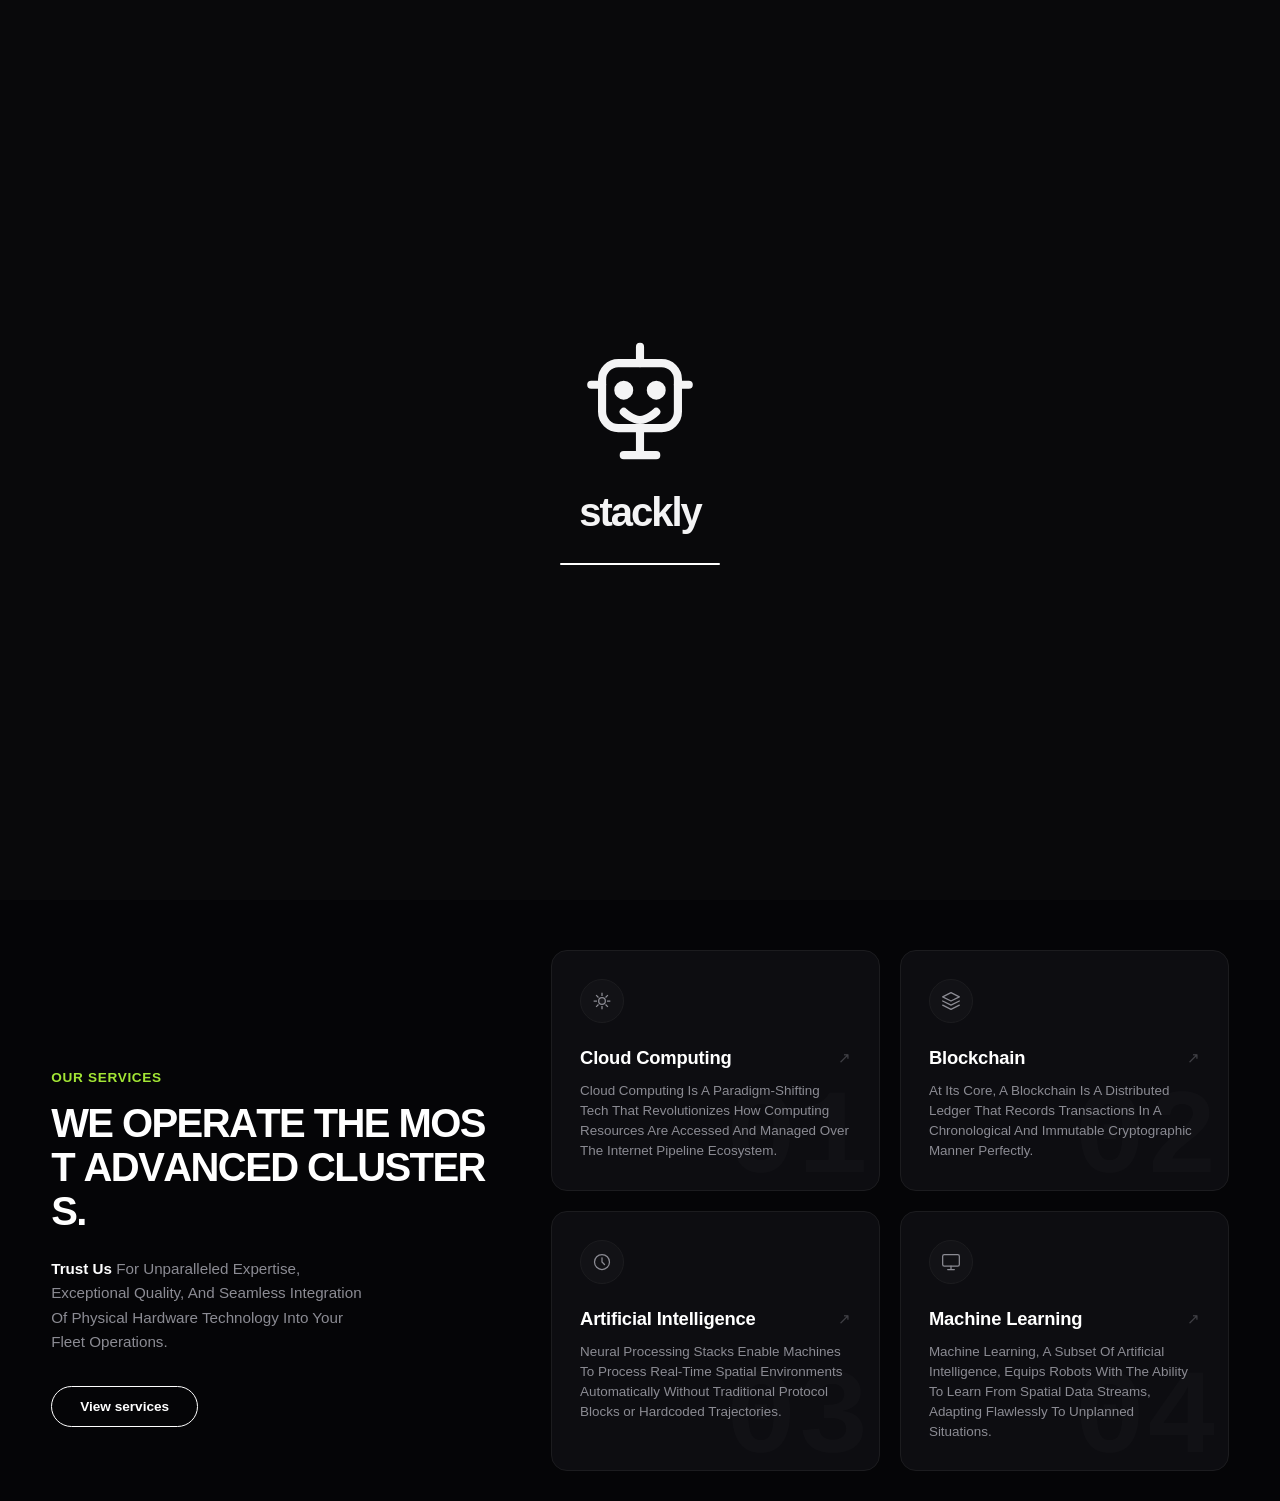
==== index.html @ 23c0d258 "Initial childcare website" ====
<!DOCTYPE html>
<html lang="en">
<head>
    <meta charset="UTF-8">
    <meta name="viewport" content="width=device-width, initial-scale=1.0">
    <title>Stackly — Initializing...</title>
    <link rel="stylesheet" href="style.css">
</head>
<body>

    <!-- Premium Dark Robotics Preloader Overlay Component -->
    <div id="preloader">
        <div class="loader-content">
            
            <!-- Modern Humanoid Inline Vector Node -->
            <svg class="robot-vector" viewBox="0 0 24 24" xmlns="http://w3.org">
                <path d="M12 2V5M5 9H3M21 9H19M12 17V22M9 22H15" />
                <rect x="5" y="5" width="14" height="12" rx="3" />
                <circle cx="9" cy="10" r="1" fill="currentColor" />
                <circle cx="15" cy="10" r="1" fill="currentColor" />
                <path d="M9 14C9 14 10.5 15.5 12 15.5C13.5 15.5 15 14 15 14" />
            </svg>
            
            <!-- Brand Platform Signature Identification -->
            <h1 class="brand-load-text">stackly</h1>
            
            <!-- Precision Loading Timeline Metrics Track -->
            <div class="progress-track">
                <div class="progress-bar"></div>
            </div>
            
        </div>
    </div>



 <script>
    /**
 * Stackly Isolated Pipeline Handler
 * Encapsulates preloader termination behavior
 */
document.addEventListener('DOMContentLoaded', () => {
    const preloader = document.getElementById('preloader');
    
    // Strict 2-second timeout window constraint execution frame
    setTimeout(() => {
        // Execute smooth exit fade workflow transition parameters
        preloader.style.opacity = '0';
        preloader.style.visibility = 'hidden';
        
        // Console statement verify preloader complete loop hooks
        console.log("[STACKLY INTERFACE]: Preloader cycle successfully completed. System fully mounted.");
    }, 2000);
});

 </script>

 <!-- Persistent Global Navigation Header Matrix -->
<header class="global-navbar">
    <div class="nav-container">
        
        <!-- Left Corner Brand Asset Component (Triggers App Reload) -->
        <a href="#" class="brand-logo-link" id="logoLink" title="Refresh Application">
            <img src="https://placehold.co" alt="Stackly Platform Logo" class="brand-img">
        </a>

        <!-- Center Navigation Alignment Menu Grid Wrapper -->
        <nav class="nav-menu-wrapper" id="navMenu">
            <ul class="nav-list">
                <li><a href="#about" class="menu-link">About</a></li>
                <li><a href="#challenges" class="menu-link">Challenges</a></li>
                <li><a href="#system" class="menu-link">System Model</a></li>
                <li><a href="#how" class="menu-link">How it works</a></li>
                <li><a href="#popw" class="menu-link">PoPW</a></li>
                <li><a href="#usecases" class="menu-link">Use Cases</a></li>
            </ul>
        </nav>

        <!-- Right Corner Authentication Interface Trigger -->
        <div class="nav-auth-block">
            <a href="#connect" class="cta-auth-btn">Connect Wallet</a>
            
            <!-- Micro-Interactions Fluid Mobile Hamburger Button Node -->
            <button class="hamburger-toggle" id="hamburgerBtn" aria-label="Toggle Navigation Workspace" aria-expanded="false">
                <span class="bar"></span>
                <span class="bar"></span>
                <span class="bar"></span>
            </button>
        </div>

    </div>
</header>

<script>
    /**
 * Stackly Global Application Header Pipeline
 */
document.addEventListener('DOMContentLoaded', () => {
    
    // Core Elements Declarations Setup
    const logoLink = document.getElementById('logoLink');
    const hamburgerBtn = document.getElementById('hamburgerBtn');
    const navMenu = document.getElementById('navMenu');
    const bodyElement = document.body;
    const menuLinks = document.querySelectorAll('.menu-link');

    // 1. Force Page Hard Refresh on Logo Press Action
    if (logoLink) {
        logoLink.addEventListener('click', (event) => {
            event.preventDefault();
            window.location.reload(true);
        });
    }

    // 2. Responsive Mobile Sheet Interactivity Router Setup
    function toggleMobileMenu() {
        const isExpanded = hamburgerBtn.getAttribute('aria-expanded') === 'true';
        
        // Toggle Local Tracking CSS classes
        hamburgerBtn.classList.toggle('active');
        navMenu.classList.toggle('active');
        
        // Strict Background Scrolling Interdiction Protocol Implementation
        bodyElement.classList.toggle('mobile-menu-active');
        
        // Sync State Accessibility Properties
        hamburgerBtn.setAttribute('aria-expanded', !isExpanded);
    }

    if (hamburgerBtn && navMenu) {
        hamburgerBtn.addEventListener('click', toggleMobileMenu);
    }

    // 3. Drop down backdrop context immediately if anchor link selection updates
    menuLinks.forEach(link => {
        link.addEventListener('click', () => {
            if (navMenu && navMenu.classList.contains('active')) {
                toggleMobileMenu();
            }
        });
    });

});

</script>

<!-- Fresh Spatial Tech Hero Environment Arena -->
<section class="stackly-hero">
    
    <!-- OPTION TO ADD CUSTOM BACKGROUND IMAGE: Add your link inside url('') below -->
    <div class="hero-image-underlay" style="background-image: url('');"></div>
    
    <!-- Structural Backdrop Artifact Layers -->
    <div class="spatial-matrix-grid"></div>
    <div class="ambient-cyber-glow"></div>

    <div class="hero-arena-workspace">
        
        <!-- Left Column: Balanced Typography & Floating Actions -->
        <div class="narrative-control-block">
            <h1 class="refined-headline">
                <span class="slide-word delay-1">Autonomous</span>
                <span class="slide-word delay-2">Robotics</span>
                <span class="slide-word delay-3">On-Demand.</span>
            </h1>

            <p class="interactive-paragraph-node">
                Deploy cryptographic autonomous computing agents and verifiable spatial mechanical entities directly to your facility. Hover to illuminate neural link structures and bypass traditional infrastructure locks.
            </p>

            <!-- Floating CTA Interface Framework Block -->
            <div class="floating-cta-matrix">
                <a href="404.html" class="float-btn primary-solid">Deploy Fleet Instantly</a>
                <a href="404.html" class="float-btn secondary-ghost">Read Whitepaper</a>
            </div>
        </div>

        <!-- Center Column: Enhanced Complex Vector Engine Display -->
        <div class="humanoid-feed-block">
            <div class="cinematic-feed-window">
                <div class="hud-telemetry-tag">FEED // MODEL_AGV_09</div>
                
                <!-- Enhanced Multi-Layer Structural Mechanical Robot Chassis Vector -->
                <svg class="enhanced-robotic-canvas" viewBox="0 0 200 240" xmlns="http://w3.org">
                    <defs>
                        <linearGradient id="armorPlating" x1="0%" y1="0%" x2="100%" y2="100%">
                            <stop offset="0%" stop-color="#27272a"/>
                            <stop offset="50%" stop-color="#141416"/>
                            <stop offset="100%" stop-color="#09090b"/>
                        </linearGradient>
                        <radialGradient id="opticLensCore" cx="50%" cy="50%" r="50%">
                            <stop offset="0%" stop-color="#ffffff"/>
                            <stop offset="70%" stop-color="#06b6d4"/>
                            <stop offset="100%" stop-color="#000000"/>
                        </radialGradient>
                    </defs>

                    <!-- Background Grid Measurement Artifacts Layer -->
                    <g stroke="#18181b" stroke-width="0.5" opacity="0.4">
                        <circle cx="100" cy="120" r="80" fill="none" stroke-dasharray="4 4"/>
                        <line x1="20" y1="120" x2="180" y2="120"/>
                    </g>

                    <!-- Torso Chassis Assembly -->
                    <path d="M30 115 L170 115" stroke="#3f3f46" stroke-width="4" stroke-linecap="round"/>
                    <path d="M45 115 L155 115 L135 190 L65 190 Z" fill="url(#armorPlating)" stroke="#27272a" stroke-width="2" />
                    <circle cx="85" cy="115" r="4" fill="#3f3f46"/>
                    <circle cx="115" cy="115" r="4" fill="#3f3f46"/>
                    
                    <!-- Luminous Cryptographic Brand Emblem Core -->
                    <polygon points="100,132 114,150 100,162 86,150" fill="#ffffff" class="pulse-emblem-core"/>
                    <rect x="82" y="193" width="36" height="12" rx="4" fill="#18181b" stroke="#27272a" stroke-width="1.5"/>

                    <!-- Programmatic Automated Mechanics Head Group -->
                    <g id="actuatingRobotHead" class="precision-head-actuator">
                        <line x1="90" y1="85" x2="90" y2="115" stroke="#3f3f46" stroke-width="3"/>
                        <line x1="110" y1="85" x2="110" y2="115" stroke="#3f3f46" stroke-width="3"/>
                        <path d="M82 85 H118 V92 H82 Z" fill="#27272a"/>
                        
                        <rect x="64" y="20" width="72" height="65" rx="18" fill="url(#armorPlating)" stroke="#3f3f46" stroke-width="2.5" />
                        <path d="M70 40 Q100 32 130 40 Q134 54 126 64 Q100 68 74 64 Q66 54 70 40 Z" fill="#030305" stroke="#27272a" stroke-width="1.5" />
                        
                        <!-- Optical Array Node Sensors (Eye Blink Hooks) -->
                        <circle cx="88" cy="50" r="4" fill="url(#opticLensCore)" class="blinking-eye-node"/>
                        <circle cx="112" cy="50" r="4" fill="url(#opticLensCore)" class="blinking-eye-node"/>
                    </g>
                </svg>

                <div class="crt-scanline-matrix"></div>
            </div>
        </div>

        <!-- Right Column: Floating Vector Features Telemetry Array -->
        <div class="floating-features-overlay">
            
            <div class="feature-hud-card floating-node-1">
                <div class="feature-icon-wrapper">
                    <svg class="vector-icon" viewBox="0 0 24 24" fill="none" stroke="currentColor" stroke-width="2" stroke-linecap="round" stroke-linejoin="round">
                        <path d="M12 22s8-4 8-10V5l-8-3-8 3v7c0 6 8 10 8 10z"/>
                        <circle cx="12" cy="11" r="3"/>
                        <path d="M12 8v6"/>
                    </svg>
                </div>
                <div class="feature-meta">
                    <h4>Trust Architecture</h4>
                    <p>Cryptographic PoPW tracking pipelines verification.</p>
                </div>
            </div>

            <div class="feature-hud-card floating-node-2">
                <div class="feature-icon-wrapper">
                    <svg class="vector-icon" viewBox="0 0 24 24" fill="none" stroke="#f97316" stroke-width="2" stroke-linecap="round" stroke-linejoin="round">
                        <polygon points="13 2 3 14 12 14 11 22 21 10 12 10"/>
                    </svg>
                </div>
                <div class="feature-meta">
                    <h4>Ultra Low Latency</h4>
                    <p>Sub-15ms edge telemetry loop communication matrices.</p>
                </div>
            </div>

            <div class="feature-hud-card floating-node-3">
                <div class="feature-icon-wrapper">
                    <svg class="vector-icon" viewBox="0 0 24 24" fill="none" stroke="#22c55e" stroke-width="2" stroke-linecap="round" stroke-linejoin="round">
                        <path d="M19.5 10c-1.5 0-2.5-1-2.5-2.5S18 5 19.5 5H20V3h-2.5c-1.5 0-2.5 1-2.5 2.5S14 8 12.5 8H10v2.5c0 1.5-1 2.5-2.5 2.5S5 12 5 10.5V10H3v2.5c0 1.5 1 2.5 2.5 2.5S8 14 8 15.5V18h2.5c1.5 0 2.5-1 2.5-2.5S14 13 15.5 13H18v2.5c0 1.5 1 2.5 2.5 2.5h.5v-2.5c0-1.5-1-2.5-2.5-2.5H18V10h1.5z"/>
                    </svg>
                </div>
                <div class="feature-meta">
                    <h4>Modular Fleets</h4>
                    <p>Dynamically scale mechanical assets liquid nodes setup.</p>
                </div>
            </div>

        </div>

    </div>
</section>

<style>
    /* ==========================================================================
   PRODUCTION ENHANCED HERO COMPONENT SPECIFICATIONS 
   ========================================================================== */
:root {
    --bg-universe: #050507;
    --surface-glass-hud: rgba(13, 13, 18, 0.45);
    --text-pure: #ffffff;
    --text-muted: #8b8b93;
    --border-premium: #1c1c1f;
    --neon-cyan: #06b6d4;
    --font-display: -apple-system, BlinkMacSystemFont, "SF Pro Display", system-ui, sans-serif;
}

.stackly-hero {
    position: relative;
    width: 100%;
    min-height: 100vh;
    background-color: var(--bg-universe);
    font-family: var(--font-display);
    display: flex;
    align-items: center;
    padding: 120px 4% 80px 4%;
    overflow: hidden;
}

/* Optional Full-Bleed Background Layer Configuration */
.hero-image-underlay {
    position: absolute;
    inset: 0;
    background-size: cover;
    background-position: center;
    background-repeat: no-repeat;
    opacity: 0.2;
    z-index: 1;
    pointer-events: none;
}

.spatial-matrix-grid {
    position: absolute;
    inset: 0;
    background-image: linear-gradient(to right, #101014 1px, transparent 1px), linear-gradient(to bottom, #101014 1px, transparent 1px);
    background-size: 56px 56px;
    mask-image: radial-gradient(circle at 50% 50%, black, transparent 85%);
    -webkit-mask-image: radial-gradient(circle at 50% 50%, black, transparent 85%);
    z-index: 2;
    pointer-events: none;
}

.ambient-cyber-glow {
    position: absolute;
    width: 700px;
    height: 700px;
    top: 20%;
    left: 50%;
    transform: translate(-50%, -50%);
    background: radial-gradient(circle, rgba(6, 182, 212, 0.02) 0%, rgba(0,0,0,0) 70%);
    z-index: 3;
    pointer-events: none;
}

/* Balanced Tri-Column Workspace Layout */
.hero-arena-workspace {
    width: 100%;
    max-width: 1440px;
    margin: 0 auto;
    display: grid;
    grid-template-columns: 1fr 0.9fr 0.85fr;
    align-items: center;
    gap: 48px;
    z-index: 10;
}

/* ==========================================================================
   LEFT PANEL: BALANCED SLIM TYPOGRAPHY & FLOATING BUTTONS
   ========================================================================== */
.narrative-control-block { display: flex; flex-direction: column; }

/* Reduced Headline Font Size Constraints Scale */
.refined-headline {
    font-size: clamp(2.4rem, 4.2vw, 3.8rem);
    font-weight: 800;
    line-height: 1.05;
    letter-spacing: -0.04em;
    text-transform: uppercase;
    color: var(--text-pure);
    margin-bottom: 28px;
    display: flex;
    flex-direction: column;
    overflow: hidden;
}

.slide-word {
    opacity: 0;
    transform: translateX(-100px);
    animation: sideEntranceSlide 0.8s cubic-bezier(0.16, 1, 0.3, 1) forwards;
}
.slide-word.delay-1 { animation-delay: 0.1s; }
.slide-word.delay-2 { animation-delay: 0.2s; }
.slide-word.delay-3 { animation-delay: 0.3s; }

@keyframes sideEntranceSlide { to { opacity: 1; transform: translateX(0); } }

.interactive-paragraph-node {
    font-size: clamp(0.95rem, 1.1vw, 1.15rem);
    color: var(--text-muted);
    line-height: 1.6;
    margin-bottom: 40px;
    transition: color 0.3s, border-color 0.3s, transform 0.3s ease;
    padding-left: 14px;
    border-left: 1px solid var(--border-premium);
}
.interactive-paragraph-node:hover {
    color: var(--text-pure);
    border-left-color: var(--neon-cyan);
    transform: translateX(4px);
}

/* Organic Floating CTA Button Matrix Setup */
.floating-cta-matrix { display: flex; gap: 16px; align-items: center; }

.float-btn {
    padding: 16px 32px;
    border-radius: 12px;
    font-size: 0.9rem;
    font-weight: 600;
    text-decoration: none;
    transition: background-color 0.3s, color 0.3s, border-color 0.3s, transform 0.5s cubic-bezier(0.16, 1, 0.3, 1), box-shadow 0.3s;
    animation: elementFloatVertical 6s ease-in-out infinite;
}

.float-btn.primary-solid {
    background-color: var(--text-pure);
    color: var(--bg-universe);
    animation-delay: 0.2s;
}
.float-btn.primary-solid:hover {
    transform: translateY(-5px) scale(1.02);
    box-shadow: 0 15px 30px rgba(255, 255, 255, 0.1);
}

.float-btn.secondary-ghost {
    background-color: transparent;
    color: var(--text-pure);
    border: 1px solid var(--border-premium);
    animation-delay: 0.8s;
}
.float-btn.secondary-ghost:hover {
    background-color: rgba(255, 255, 255, 0.02);
    border-color: var(--text-pure);
    transform: translateY(-5px) scale(1.02);
}

/* ==========================================================================
   CENTER PANEL: CINEMATIC HARDWARE DISPLAY MESH
   ========================================================================== */
.humanoid-feed-block { display: flex; justify-content: center; }

.cinematic-feed-window {
    position: relative;
    width: 100%;
    max-width: 380px;
    aspect-ratio: 1 / 1.15;
    background-color: #09090b;
    border: 1px solid var(--border-premium);
    border-radius: 24px;
    display: flex;
    justify-content: center;
    align-items: center;
    overflow: hidden;
    box-shadow: 0 30px 60px rgba(0,0,0,0.5);
    animation: elementFloatVertical 7s ease-in-out infinite;
    animation-delay: 0.5s;
}

.enhanced-robotic-canvas { width: 85%; height: auto; }

/* Rotational Neck Node Actuation Mechanics Setup */
.precision-head-actuator {
    transform-origin: 100px 90px;
}

/* Automated Eye Blinking System Configuration */
.blinking-eye-node {
    animation: eyeBlinkPattern 4.5s step-end infinite;
    transform-origin: center;
}
@keyframes eyeBlinkPattern {
    0%, 95%, 100% { transform: scaleY(1); opacity: 1; }
    97% { transform: scaleY(0.1); opacity: 0.3; }
}

.pulse-emblem-core { animation: engineEmblemPulse 3s ease-in-out infinite; transform-origin: 100px 147px; }
@keyframes engineEmblemPulse {
    0%, 100% { opacity: 0.3; fill: #3f3f46; }
    50% { opacity: 1; fill: #ffffff; filter: drop-shadow(0 0 6px rgba(255,255,255,0.8)); }
}

.hud-telemetry-tag { position: absolute; top: 20px; left: 20px; font-family: monospace; font-size: 0.65rem; color: var(--text-muted); }
.crt-scanline-matrix { position: absolute; inset: 0; background: linear-gradient(rgba(18, 16, 16, 0) 50%, rgba(0, 0, 0, 0.12) 50%); background-size: 100% 3.5px; pointer-events: none; }

/* ==========================================================================
   RIGHT PANEL: FLOATING VECTOR FEATURES MATRIX
   ========================================================================== */
.floating-features-overlay { display: flex; flex-direction: column; gap: 20px; width: 100%; }

.feature-hud-card {
    display: flex;
    align-items: center;
    gap: 20px;
    background: var(--surface-glass-hud);
    border: 1px solid var(--border-premium);
    padding: 22px;
    border-radius: 16px;
    backdrop-filter: blur(14px);
    -webkit-backdrop-filter: blur(14px);
    transition: border-color 0.3s, transform 0.4s cubic-bezier(0.16, 1, 0.3, 1);
    animation: elementFloatVertical 6s ease-in-out infinite;
}
.feature-hud-card:hover {
    border-color: rgba(255, 255, 255, 0.15);
    transform: translateY(-4px);
}

.feature-hud-card.floating-node-1 { animation-delay: 0.3s; }
.feature-hud-card.floating-node-2 { animation-delay: 1.2s; }
.feature-hud-card.floating-node-3 { animation-delay: 2.1s; }

.feature-icon-wrapper {
    display: flex;
    justify-content: center;
    align-items: center;
    width: 46px;
    height: 46px;
    background: rgba(255, 255, 255, 0.02);
    border: 1px solid var(--border-premium);
    border-radius: 12px;
    color: var(--text-pure);
    flex-shrink: 0;
}
.vector-icon { width: 22px; height: 22px; display: block; fill: none; }

.feature-meta h4 { font-size: 0.85rem; font-weight: 700; color: var(--text-pure); margin-bottom: 4px; text-transform: uppercase; letter-spacing: 0.05em; }
.feature-meta p { font-size: 0.8rem; color: var(--text-muted); line-height: 1.45; }

/* Global Floating Oscillations Loop Animation */
@keyframes elementFloatVertical {
    0%, 100% { transform: translateY(0px); }
    50% { transform: translateY(-10px); }
}

/* ==========================================================================
   RESPONSIVE DESIGN BREAKPOINT GRID MATRIX
   ========================================================================== */
@media (max-width: 1200px) {
    .hero-arena-workspace {
        grid-template-columns: 1fr 1fr;
        gap: 40px;
    }
    .floating-features-overlay {
        grid-column: span 2;
        flex-direction: row;
        flex-wrap: wrap;
        justify-content: center;
    }
    .feature-hud-card { flex: 1 1 280px; max-width: 360px; }
}

@media (max-width: 868px) {
    .hero-arena-workspace { grid-template-columns: 1fr; text-align: center; }
    .interactive-paragraph-node { padding-left: 0; border-left: none; border-bottom: 1px solid var(--border-premium); padding-bottom: 20px; }
    .floating-cta-matrix, .feature-hud-card { justify-content: center; }
    .floating-features-overlay { grid-column: span 1; flex-direction: column; align-items: center; }
    .feature-hud-card { width: 100%; max-width: 100%; }
}

@media (max-width: 480px) {
    .floating-cta-matrix { flex-direction: column; width: 100%; }
    .float-btn { width: 100%; text-align: center; }
}

</style>

<script>
    /**
 * Stackly Dynamic Hardware Kinematics Module Router
 */
document.addEventListener('DOMContentLoaded', () => {

    const roboticHead = document.getElementById('actuatingRobotHead');
    // Multi-position rotational phase tracking dictionary coordinates setup
    const mechanicalPhases = [0, 16, 0, -16];
    let ongoingPhaseIndex = 0;

    function executeHeadRotationTick() {
        ongoingPhaseIndex = (ongoingPhaseIndex + 1) % mechanicalPhases.length;
        const currentAngleDegrees = mechanicalPhases[ongoingPhaseIndex];
        
        if (roboticHead) {
            // Apply geometric rotation directly to the vector head node target
            roboticHead.style.transform = `rotate(${currentAngleDegrees}deg)`;
        }
    }

    // Initialize 2-second rotational actuate loop metrics
    setInterval(executeHeadRotationTick, 2000);

});

</script>

<!-- Spatial Services Matrix Arena Layout -->
<section class="services-matrix-section">
    <div class="services-container">
        
        <!-- Left Stationary Anchor Block Workspace -->
        <div class="services-left-narrative">
            <span class="eyebrow-accent-tag">Our Services</span>
            
            <!-- Letter-by-letter programmatic scrolling target heading -->
            <h2 class="letter-reveal-heading" id="scrollHeading">WE OPERATE THE MOST ADVANCED CLUSTERS.</h2>
            
            <p class="services-editorial-subtext">
                <strong>Trust Us</strong> For Unparalleled Expertise, Exceptional Quality, And Seamless Integration Of Physical Hardware Technology Into Your Fleet Operations.
            </p>
            <a href="404.html" class="outline-services-pill">View services</a>
        </div>

        <!-- Right Grid Workspace: Independent Fly-In Vector Cards -->
        <div class="services-grid-wrapper">
            
            <!-- Card 01: Fly in from Left Direction -->
            <div class="service-tech-card fly-in-left">
                <div class="card-watermark-num">01</div>
                <div class="card-interior-layout">
                    <div class="tech-icon-enclosure">
                        <svg class="vector-icon" viewBox="0 0 24 24" fill="none" stroke="currentColor" stroke-width="1.5">
                            <path d="M12 2v4M12 18v4M4.93 4.93l2.83 2.83M16.24 16.24l2.83 2.83M2 12h4M18 12h4M4.93 19.07l2.83-2.83M16.24 7.76l2.83-2.83"/>
                            <circle cx="12" cy="12" r="4" fill="rgba(255,255,255,0.03)"/>
                        </svg>
                    </div>
                    <div class="card-header-row">
                        <h3>Cloud Computing</h3>
                        <span class="diagonal-arrow">↗</span>
                    </div>
                    <p class="service-description">Cloud Computing Is A Paradigm-Shifting Tech That Revolutionizes How Computing Resources Are Accessed And Managed Over The Internet Pipeline Ecosystem.</p>
                </div>
            </div>

            <!-- Card 02: Fly in from Right Direction -->
            <div class="service-tech-card fly-in-right">
                <div class="card-watermark-num">02</div>
                <div class="card-interior-layout">
                    <div class="tech-icon-enclosure">
                        <svg class="vector-icon" viewBox="0 0 24 24" fill="none" stroke="currentColor" stroke-width="1.5">
                            <path d="M12 2L2 7l10 5 10-5-10-5zM2 17l10 5 10-5M2 12l10 5 10-5" stroke-linecap="round" stroke-linejoin="round"/>
                        </svg>
                    </div>
                    <div class="card-header-row">
                        <h3>Blockchain</h3>
                        <span class="diagonal-arrow">↗</span>
                    </div>
                    <p class="service-description">At Its Core, A Blockchain Is A Distributed Ledger That Records Transactions In A Chronological And Immutable Cryptographic Manner Perfectly.</p>
                </div>
            </div>

            <!-- Card 03: Fly in from Bottom Direction -->
            <div class="service-tech-card fly-in-bottom">
                <div class="card-watermark-num">03</div>
                <div class="card-interior-layout">
                    <div class="tech-icon-enclosure">
                        <svg class="vector-icon" viewBox="0 0 24 24" fill="none" stroke="currentColor" stroke-width="1.5">
                            <circle cx="12" cy="12" r="9"/>
                            <path d="M12 7v5l3 3" stroke-linecap="round"/>
                        </svg>
                    </div>
                    <div class="card-header-row">
                        <h3>Artificial Intelligence</h3>
                        <span class="diagonal-arrow">↗</span>
                    </div>
                    <p class="service-description">Neural Processing Stacks Enable Machines To Process Real-Time Spatial Environments Automatically Without Traditional Protocol Blocks or Hardcoded Trajectories.</p>
                </div>
            </div>

            <!-- Card 04: Fly in from Top Direction -->
            <div class="service-tech-card fly-in-top">
                <div class="card-watermark-num">04</div>
                <div class="card-interior-layout">
                    <div class="tech-icon-enclosure">
                        <svg class="vector-icon" viewBox="0 0 24 24" fill="none" stroke="currentColor" stroke-width="1.5">
                            <rect x="2" y="3" width="20" height="14" rx="2" stroke-linecap="round"/>
                            <path d="M8 21h8M12 17v4" stroke-linecap="round"/>
                        </svg>
                    </div>
                    <div class="card-header-row">
                        <h3>Machine Learning</h3>
                        <span class="diagonal-arrow">↗</span>
                    </div>
                    <p class="service-description">Machine Learning, A Subset Of Artificial Intelligence, Equips Robots With The Ability To Learn From Spatial Data Streams, Adapting Flawlessly To Unplanned Situations.</p>
                </div>
            </div>

        </div>

    </div>
</section>

<style>
    /* ==========================================================================
   SPATIAL THEME SERVICES DESIGN DICTIONARY (Morph High-Fidelity Geometry)
   ========================================================================== */
:root {
    --bg-pure-black: #050507;
    --surface-card-tech: #0d0d11;
    --text-pure: #ffffff;
    --text-secondary: #8b8b93;
    --border-premium: #1c1c1f;
    --neon-glow-accent: #06b6d4;
    --font-sans: -apple-system, BlinkMacSystemFont, "SF Pro Display", sans-serif;
}

.services-matrix-section {
    width: 100%;
    padding-top: 50px;
    padding-bottom: 30px;
    background-color: var(--bg-pure-black);
    font-family: var(--font-sans);
    position: relative;
    overflow: hidden;
}

.services-container {
    width: 100%;
    max-width: 1440px;
    margin: 0 auto;
    padding: 0 4%;
    display: grid;
    grid-template-columns: 0.8fr 1.2fr;
    align-items: start;
    gap: 48px;
}

/* ==========================================================================
   LEFT NARRATIVE LAYER & KINETIC CHARACTER REVEAL OVERLAYS
   ========================================================================== */
.services-left-narrative {
    position: sticky;
    top: 120px;
    display: flex;
    flex-direction: column;
}

.eyebrow-accent-tag {
    font-size: 0.85rem;
    font-weight: 600;
    color: #a3e635; /* Crisp modern chartreuse accent */
    text-transform: uppercase;
    letter-spacing: 0.05em;
    margin-bottom: 16px;
}

/* High-Impact Main Heading Font Size Restrictions */
.letter-reveal-heading {
    font-size: clamp(1.8rem, 3.2vw, 2.5rem);
    font-weight: 800;
    line-height: 1.1;
    letter-spacing: -0.04em;
    color: var(--text-pure);
    margin-bottom: 24px;
    text-transform: uppercase;
}

/* Programmatic Letter Splitting Base targets */
.char-node {
    display: inline-block;
    opacity: 0.15;
    transition: opacity 0.3s ease, transform 0.3s ease;
}
.char-node.revealed {
    opacity: 1;
}

.services-editorial-subtext {
    font-size: 0.95rem;
    color: var(--text-secondary);
    line-height: 1.6;
    margin-bottom: 32px;
    max-width: 320px;
}
.services-editorial-subtext strong {
    color: var(--text-pure);
}

.outline-services-pill {
    padding: 12px 28px;
    border-radius: 100px;
    border: 1px solid var(--text-pure);
    color: var(--text-pure);
    font-size: 0.85rem;
    font-weight: 600;
    text-decoration: none;
    width: fit-content;
    transition: background-color 0.3s, color 0.3s;
}
.outline-services-pill:hover {
    background-color: var(--text-pure);
    color: var(--bg-pure-black);
}

/* ==========================================================================
   RIGHT SERVICES MESH CARD BLOCK WORKSPACE (Hover Glow Actions)
   ========================================================================== */
.services-grid-wrapper {
    display: grid;
    grid-template-columns: repeat(auto-fit, minmax(280px, 1fr));
    gap: 20px;
}

.service-tech-card {
    position: relative;
    background-color: var(--surface-card-tech);
    border: 1px solid var(--border-premium);
    border-radius: 16px;
    overflow: hidden;
    min-height: 240px;
    
    /* Modern Entry Animation Base States */
    opacity: 0;
    transition: opacity 0.8s cubic-bezier(0.16, 1, 0.3, 1), transform 0.8s cubic-bezier(0.16, 1, 0.3, 1), border-color 0.3s ease;
}

/* Watermark Layout Metrics Blueprint */
.card-watermark-num {
    position: absolute;
    bottom: -10px;
    right: 10px;
    font-size: 7.5rem;
    font-weight: 800;
    line-height: 1;
    color: rgba(255, 255, 255, 0.02);
    font-family: monospace;
    pointer-events: none;
    transition: color 0.4s ease, transform 0.4s ease;
}

.card-interior-layout {
    position: relative;
    padding: 28px;
    z-index: 10;
    display: flex;
    flex-direction: column;
    height: 100%;
}

/* Vector Enclosure Glow Parameters Layout */
.tech-icon-enclosure {
    width: 44px;
    height: 44px;
    background-color: rgba(255, 255, 255, 0.02);
    border: 1px solid var(--border-premium);
    border-radius: 50%;
    display: flex;
    justify-content: center;
    align-items: center;
    color: var(--text-secondary);
    margin-bottom: 24px;
    transition: all 0.4s cubic-bezier(0.16, 1, 0.3, 1);
}

.vector-icon {
    width: 20px;
    height: 20px;
}

.card-header-row {
    display: flex;
    justify-content: space-between;
    align-items: center;
    margin-bottom: 12px;
}

.card-header-row h3 {
    font-size: 1.15rem;
    font-weight: 600;
    color: var(--text-pure);
    letter-spacing: -0.01em;
}

.diagonal-arrow {
    font-size: 0.95rem;
    color: var(--text-secondary);
    opacity: 0.4;
    transition: opacity 0.3s, transform 0.3s;
}

.service-description {
    font-size: 0.84rem;
    color: var(--text-secondary);
    line-height: 1.5;
}

/* ==========================================================================
   HOVER INTENSIFIED GLOW ROUTINES
   ========================================================================== */
.service-tech-card:hover {
    border-color: rgba(255, 255, 255, 0.15);
}

.service-tech-card:hover .tech-icon-enclosure {
    color: var(--text-pure);
    border-color: var(--neon-glow-accent);
    background-color: rgba(6, 182, 212, 0.05);
    box-shadow: 0 0 16px rgba(6, 182, 212, 0.4);
}

.service-tech-card:hover .card-watermark-num {
    color: rgba(255, 255, 255, 0.04);
    transform: translateY(-5px);
}

.service-tech-card:hover .diagonal-arrow {
    opacity: 1;
    transform: translate(2px, -2px);
    color: var(--text-pure);
}

/* ==========================================================================
   CARDINAL DIRECTIONS TRIGGER ENTRIES
   ========================================================================== */
.service-tech-card.fly-in-left { transform: translateX(-100px); }
.service-tech-card.fly-in-right { transform: translateX(100px); }
.service-tech-card.fly-in-bottom { transform: translateY(100px); }
.service-tech-card.fly-in-top { transform: translateY(-100px); }

/* Unified Active Class state applied on-scroll viewport intersections */
.service-tech-card.revealed-now {
    opacity: 1;
    transform: translate(0, 0);
}

/* ==========================================================================
   DYNAMIC RESPONSIVE BOUNDARIES MATRIX
   ========================================================================== */
@media (max-width: 1024px) {
    .services-container {
        grid-template-columns: 1fr;
        gap: 40px;
    }
    .services-left-narrative {
        position: relative;
        top: 0;
        text-align: center;
        align-items: center;
    }
    .services-editorial-subtext {
        max-width: 500px;
    }
}

@media (max-width: 480px) {
    .services-matrix-section {
        padding-top: 40px;
        padding-bottom: 24px;
    }
    .card-interior-layout {
        padding: 24px;
    }
    .outline-services-pill {
        width: 100%;
        text-align: center;
    }
}

</style>

<script>
    /**
 * Stackly Advanced Services Layout Automation Pipeline
 */
document.addEventListener('DOMContentLoaded', () => {

    // 1. LETTER BY LETTER SCROLL DRIVEN HEADING PARSER
    const textTargetNode = document.getElementById('scrollHeading');
    
    if (textTargetNode) {
        const textContentString = textTargetNode.innerText;
        textTargetNode.innerHTML = ''; // Blank container to reconstruct cleanly

        // Inject individual absolute character tags mapping text sequences
        [...textContentString].forEach(char => {
            const spanWrapper = document.createElement('span');
            spanWrapper.className = 'char-node';
            // Retain whitespace rendering bounds
            spanWrapper.innerHTML = char === ' ' ? '&nbsp;' : char;
            textTargetNode.appendChild(spanWrapper);
        });

        const configuredCharacters = document.querySelectorAll('.char-node');
        
        function coordinateLetterRevealTicks() {
            const viewportTriggerLine = window.innerHeight * 0.82;
            const containerTopOffset = textTargetNode.getBoundingClientRect().top;
            
            if (containerTopOffset < viewportTriggerLine) {
                // Determine scrolling entry progression velocity math metrics
                const rawProgress = (viewportTriggerLine - containerTopOffset) / 2.5;
                
                configuredCharacters.forEach((char, index) => {
                    if (index < rawProgress) {
                        char.classList.add('revealed');
                    } else {
                        char.classList.remove('revealed');
                    }
                });
            }
        }

        window.addEventListener('scroll', coordinateLetterRevealTicks);
        coordinateLetterRevealTicks(); // Execute baseline paint check loop pass
    }


    // 2. DIRECTIONAL FLY-IN CARDS VIEWPORT INTERSECTION REUTER
    const directionalTechCards = document.querySelectorAll('.service-tech-card');

    const coreObserverSettings = {
        root: null,
        threshold: 0.15, // Fires paint routine metrics when 15% of matrix anchors clear viewport bounds
        rootMargin: "0px"
    };

    const spatialIntersectionObserver = new IntersectionObserver((entries, observer) => {
        entries.forEach(entry => {
            if (entry.isIntersecting) {
                entry.target.classList.add('revealed-now');
                observer.unobserve(entry.target); // Unbind context connection hook immediately post-render
            }
        });
    }, coreObserverSettings);

    directionalTechCards.forEach(card => {
        spatialIntersectionObserver.observe(card);
    });

});

</script>
</body>
</html>
---- style.css ----
:root {
    --bg-black: #09090b;
    --text-primary: #f4f4f5;
    --text-secondary: #a1a1aa;
    --accent-glow: #ffffff;
    --border-muted: #27272a;
    --font-stack: -apple-system, BlinkMacSystemFont, "Segoe UI", Roboto, Helvetica, Arial, sans-serif;
}

* {
    box-sizing: border-box;
    margin: 0;
    padding: 0;
}

body {
    background-color: var(--bg-black);
    color: var(--text-primary);
    font-family: var(--font-stack);
    overflow: auto;
    min-height: 100vh;
}

/* ==========================================================================
   ANIMATED PRELOADER WRAPPER MESH
   ========================================================================== */
#preloader {
    position: fixed;
    top: 0;
    left: 0;
    width: 100%;
    height: 100%;
    background-color: var(--bg-black);
    display: flex;
    flex-direction: column;
    justify-content: center;
    align-items: center;
    z-index: 9999;
    padding: 20px; /* Safe bounds overflow protection */
    transition: opacity 0.5s cubic-bezier(0.4, 0, 0.2, 1), visibility 0.5s;
}

.loader-content {
    text-align: center;
    display: flex;
    flex-direction: column;
    align-items: center;
    gap: 24px;
    width: 100%;
    max-width: 320px; /* Constraints interface canvas layout density */
}

/* Vector Aesthetics Optimization */
.robot-vector {
    width: clamp(80px, 15vw, 130px); /* Multi-breakpoint fluid scaler */
    height: auto;
    fill: none;
    stroke: var(--text-primary);
    stroke-width: 1.5;
    stroke-linecap: round;
    stroke-linejoin: round;
    animation: vectorPulse 2s ease-in-out infinite;
}

/* Typography Rendering Constraints */
.brand-load-text {
    font-size: clamp(1.75rem, 4vw, 2.5rem);
    font-weight: 800;
    letter-spacing: -0.05em;
    text-transform: lowercase;
    color: var(--text-primary);
    opacity: 0;
    transform: translateY(12px);
    animation: textReveal 0.6s cubic-bezier(0.16, 1, 0.3, 1) forwards 0.2s;
}

/* Track Timelines Structures */
.progress-track {
    width: 100%;
    max-width: 160px;
    height: 2px;
    background: var(--border-muted);
    border-radius: 100px;
    overflow: hidden;
    margin-top: 4px;
}

.progress-bar {
    width: 0%;
    height: 100%;
    background: var(--accent-glow);
    box-shadow: 0 0 12px rgba(255, 255, 255, 0.6);
    animation: linearLoad 2.0s cubic-bezier(0.1, 0.85, 0.25, 1) forwards;
}

/* ==========================================================================
   ANIMATION KEYFRAME TRIGGERS
   ========================================================================== */
@keyframes vectorPulse {
    0%, 100% { 
        transform: scale(1); 
        opacity: 0.75; 
        stroke: var(--text-secondary); 
    }
    50% { 
        transform: scale(1.04); 
        opacity: 1; 
        stroke: var(--text-primary); 
        filter: drop-shadow(0 0 12px rgba(255,255,255,0.25)); 
    }
}

@keyframes textReveal {
    to { 
        opacity: 1; 
        transform: translateY(0); 
    }
}

@keyframes linearLoad {
    to { 
        width: 100%; 
    }
}

/* ==========================================================================
   GLOBAL VARIABLES & RESET BOUNDARIES (Morph Layout Core Palette)
   ========================================================================== */
:root {
    --bg-black: #09090b;
    --surface-card: #141416;
    --text-primary: #f4f4f5;
    --text-secondary: #a1a1aa;
    --accent-glow: #ffffff;
    --border-muted: #27272a;
    --font-stack: -apple-system, BlinkMacSystemFont, "Segoe UI", Roboto, sans-serif;
    --header-height: 80px;
}

/* Ensure body handles the lock state cleanly */
body.mobile-menu-active {
    overflow: hidden !important;
    height: 100vh;
}

/* ==========================================================================
   PERSISTENT PINNED FIXED NAVIGATION SUITE
   ========================================================================== */
.global-navbar {
    position: fixed;
    top: 0;
    left: 0;
    width: 100%;
    height: var(--header-height);
    background: rgba(9, 9, 11, 0.75);
    border-bottom: 1px solid var(--border-muted);
    backdrop-filter: blur(12px);
    -webkit-backdrop-filter: blur(12px);
    z-index: 1000;
    display: flex;
    align-items: center;
}

.nav-container {
    width: 100%;
    max-width: 1440px;
    margin: 0 auto;
    padding: 0 4%;
    display: flex;
    justify-content: space-between;
    align-items: center;
}

/* Left Brand Branding Node */
.brand-logo-link {
    display: flex;
    align-items: center;
    text-decoration: none;
    z-index: 1010;
}

.brand-img {
    height: 32px;
    width: auto;
    object-fit: contain;
}

/* Center Inline Menu Elements Grid */
.nav-menu-wrapper {
    display: flex;
    align-items: center;
}

.nav-list {
    display: flex;
    list-style: none;
    gap: 32px;
    background: rgba(24, 24, 27, 0.4);
    padding: 10px 28px;
    border-radius: 100px;
    border: 1px solid var(--border-muted);
}

.menu-link {
    color: var(--text-secondary);
    text-decoration: none;
    font-size: 0.85rem;
    font-weight: 500;
    letter-spacing: -0.01em;
    transition: color 0.25s ease;
}

.menu-link:hover {
    color: var(--text-primary);
}

/* Right Corner Interaction Interface Block */
.nav-auth-block {
    display: flex;
    align-items: center;
    gap: 16px;
    z-index: 1010;
}

.cta-auth-btn {
    background: var(--text-primary);
    color: var(--bg-black);
    padding: 10px 22px;
    border-radius: 100px;
    font-size: 0.85rem;
    font-weight: 600;
    text-decoration: none;
    border: 1px solid transparent;
    transition: background 0.25s ease, color 0.25s ease;
}

.cta-auth-btn:hover {
    background: transparent;
    color: var(--text-primary);
    border-color: var(--text-secondary);
}

/* Structural Interaction Hamburger Button Custom Rendering */
.hamburger-toggle {
    display: none;
    flex-direction: column;
    justify-content: space-between;
    width: 22px;
    height: 16px;
    background: transparent;
    border: none;
    cursor: pointer;
}

.hamburger-toggle .bar {
    width: 100%;
    height: 2px;
    background-color: var(--text-primary);
    border-radius: 4px;
    transition: transform 0.3s cubic-bezier(0.16, 1, 0.3, 1), opacity 0.3s;
}

/* ==========================================================================
   DYNAMIC COMPACT RESPONSIVE DESKTOP OVERRIDES
   ========================================================================== */
@media (max-width: 968px) {
    .hamburger-toggle {
        display: flex;
    }

    /* Transition Center List Elements into Fullscreen Safe Canvas Sheet Overlay */
    .nav-menu-wrapper {
        position: fixed;
        top: 0;
        left: 0;
        width: 100%;
        height: 100vh;
        background-color: var(--bg-black);
        display: flex;
        justify-content: center;
        align-items: center;
        opacity: 0;
        visibility: hidden;
        transition: opacity 0.35s ease, visibility 0.35s ease;
        z-index: 1005;
    }

    .nav-menu-wrapper.active {
        opacity: 1;
        visibility: visible;
    }

    .nav-list {
        flex-direction: column;
        background: transparent;
        border: none;
        padding: 0;
        gap: 40px;
        text-align: center;
    }

    .menu-link {
        font-size: 1.5rem;
        font-weight: 600;
    }

    /* CSS Micro-Anim Transforms for active Hamburger icon state */
    .hamburger-toggle.active .bar:nth-child(1) {
        transform: translateY(7px) rotate(45deg);
    }
    .hamburger-toggle.active .bar:nth-child(2) {
        opacity: 0;
    }
    .hamburger-toggle.active .bar:nth-child(3) {
        transform: translateY(-7px) rotate(-45deg);
    }
}
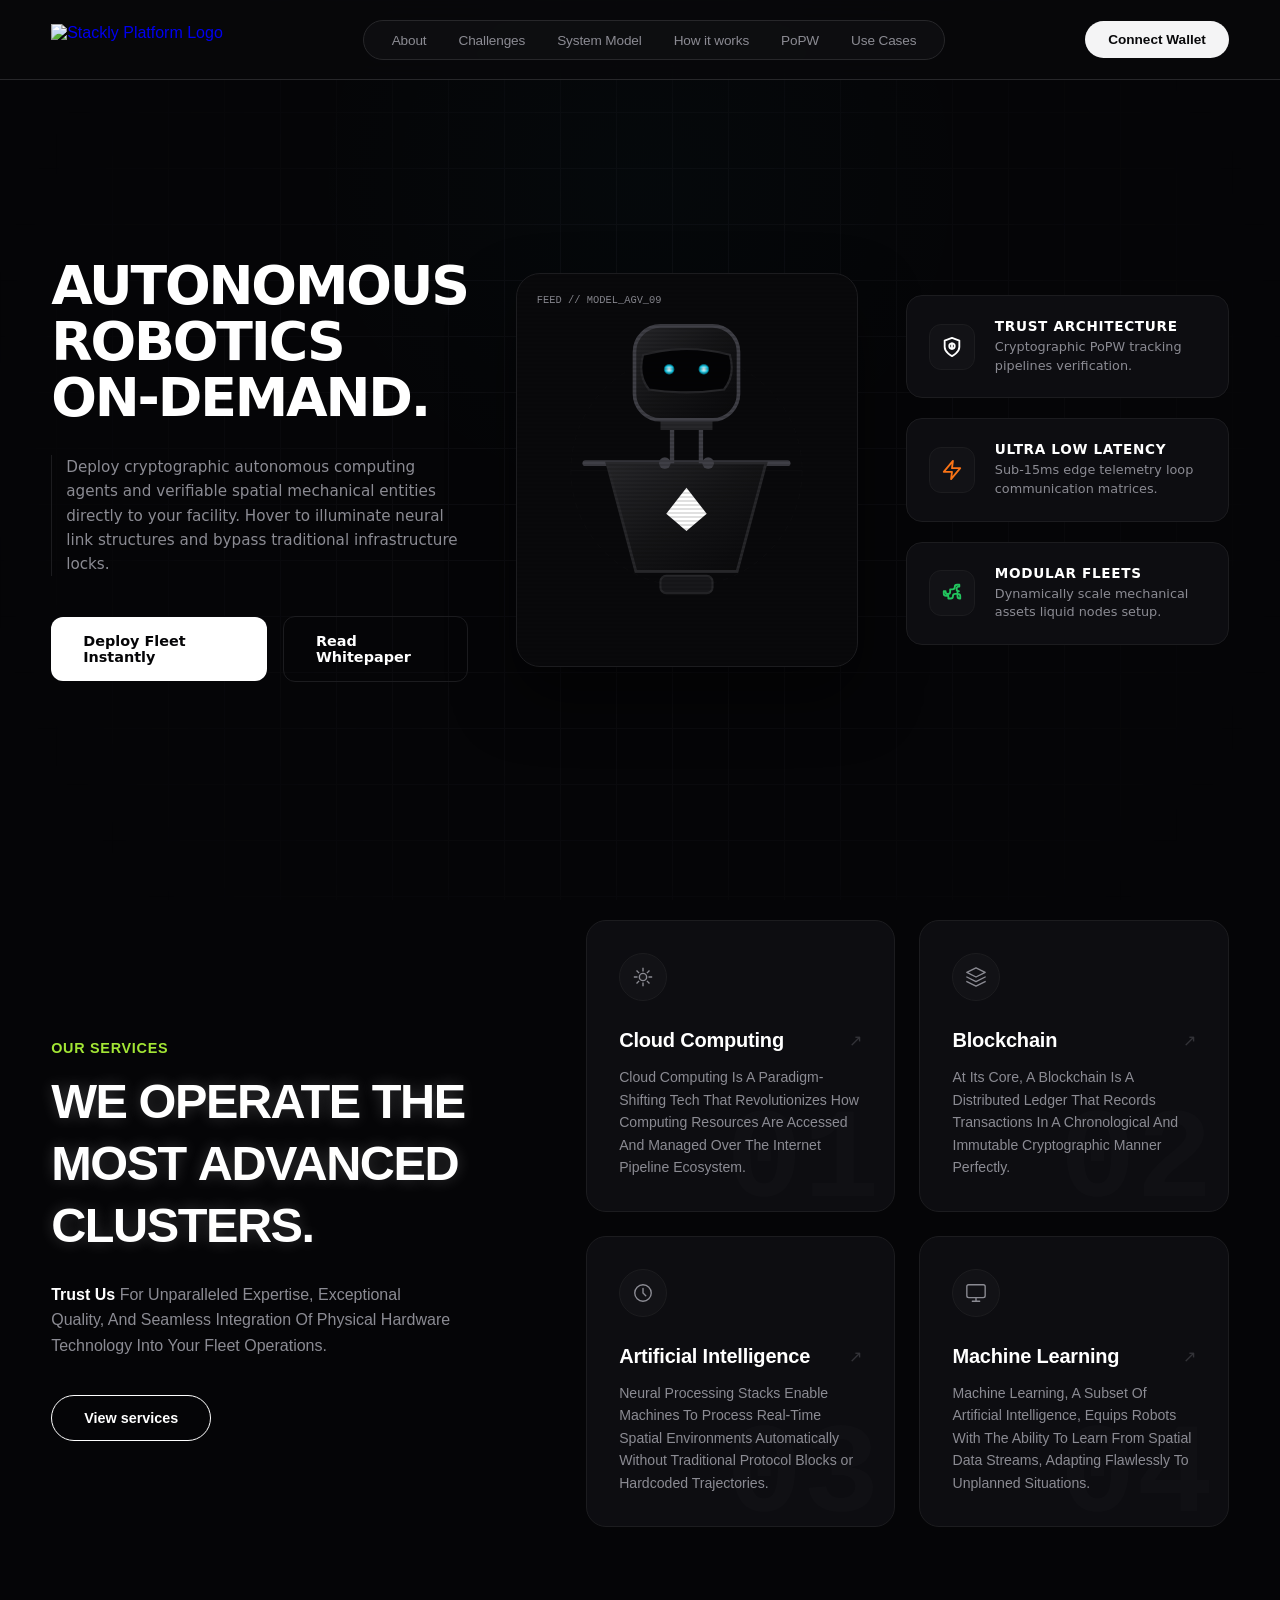
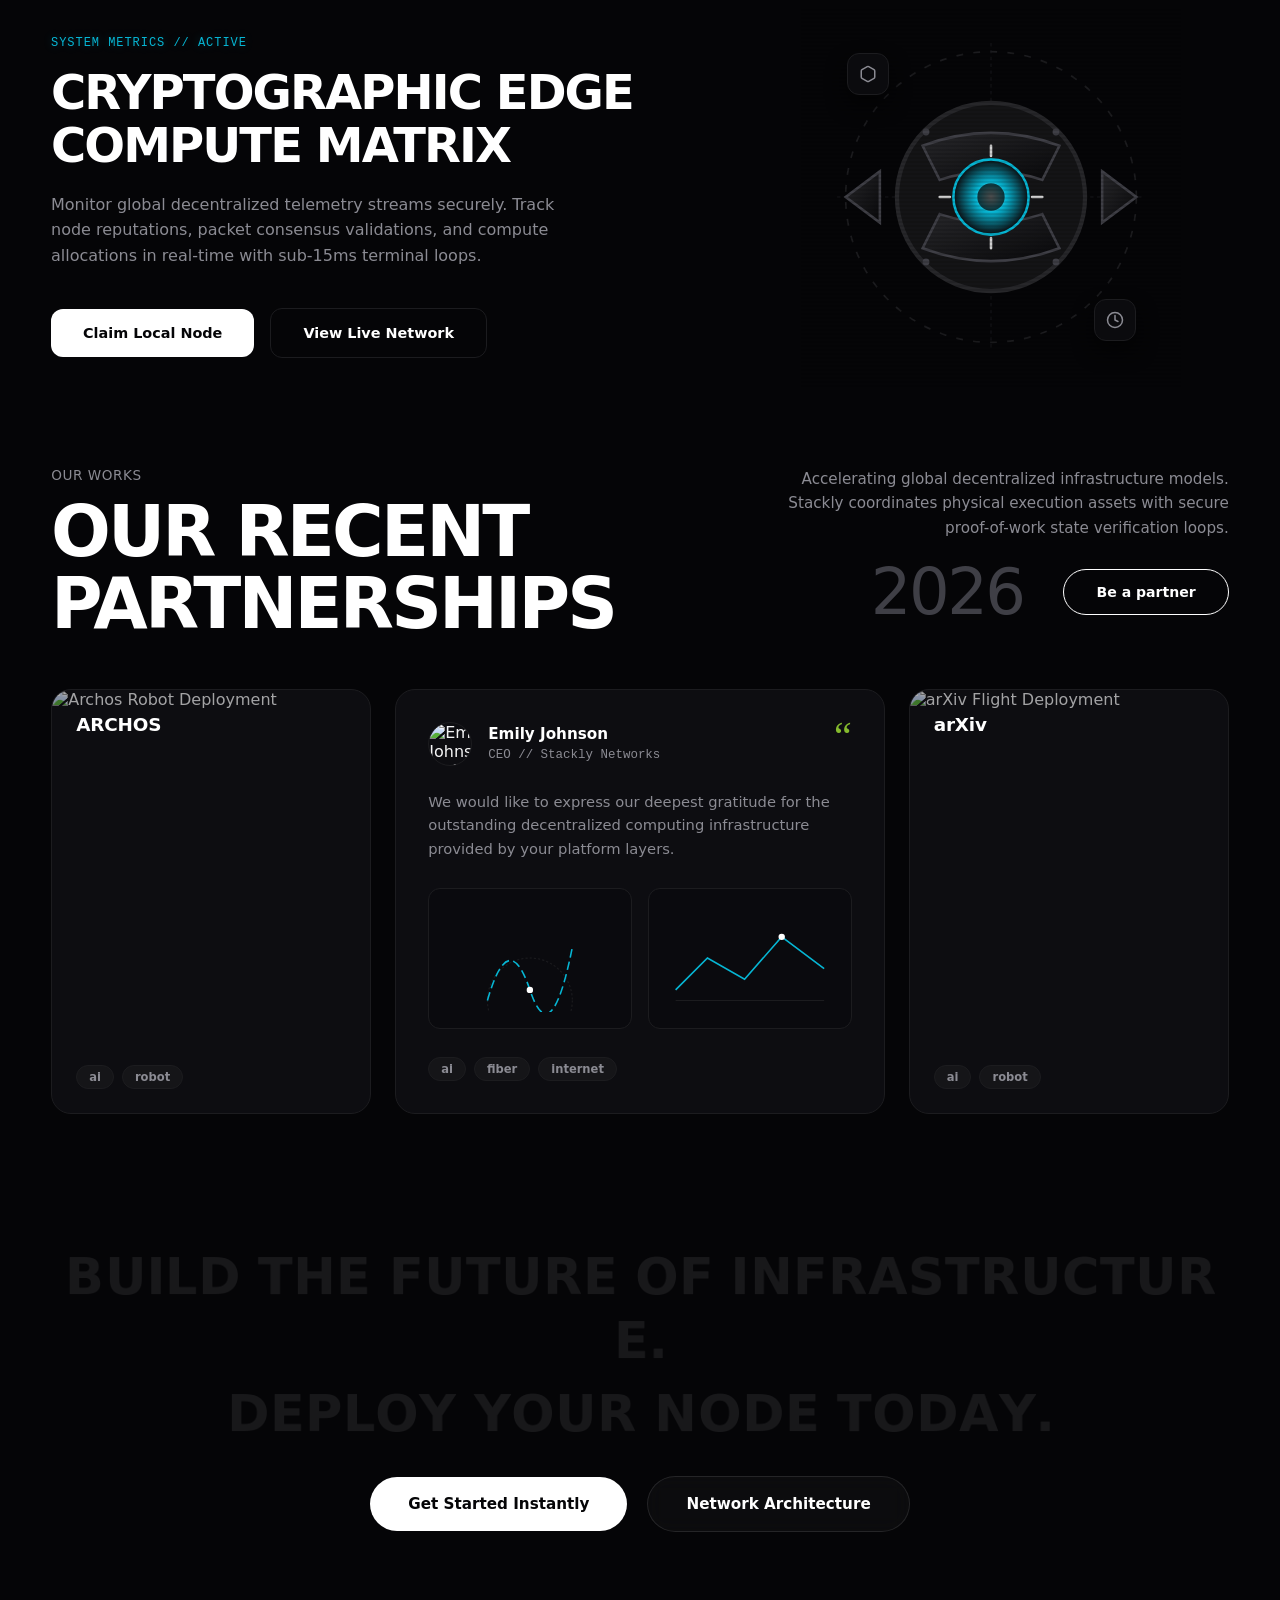
==== commit 17c9e6d3: "home page half" ====
--- a/index.html
+++ b/index.html
@@ -595,8 +595,8 @@
         <div class="services-left-narrative">
             <span class="eyebrow-accent-tag">Our Services</span>
             
-            <!-- Letter-by-letter programmatic scrolling target heading -->
-            <h2 class="letter-reveal-heading" id="scrollHeading">WE OPERATE THE MOST ADVANCED CLUSTERS.</h2>
+            <!-- Word-by-word programmatic scrolling target heading -->
+            <h2 class="word-reveal-heading" id="scrollHeading">WE OPERATE THE MOST ADVANCED CLUSTERS.</h2>
             
             <p class="services-editorial-subtext">
                 <strong>Trust Us</strong> For Unparalleled Expertise, Exceptional Quality, And Seamless Integration Of Physical Hardware Technology Into Your Fleet Operations.
@@ -685,7 +685,7 @@
 
 <style>
     /* ==========================================================================
-   SPATIAL THEME SERVICES DESIGN DICTIONARY (Morph High-Fidelity Geometry)
+   SPATIAL THEME SERVICES DESIGN DICTIONARY (Anti-Font-Break Configuration)
    ========================================================================== */
 :root {
     --bg-pure-black: #050507;
@@ -699,7 +699,7 @@
 
 .services-matrix-section {
     width: 100%;
-    padding-top: 50px;
+    padding-top: 20px;
     padding-bottom: 30px;
     background-color: var(--bg-pure-black);
     font-family: var(--font-sans);
@@ -713,13 +713,13 @@
     margin: 0 auto;
     padding: 0 4%;
     display: grid;
-    grid-template-columns: 0.8fr 1.2fr;
+    grid-template-columns: 0.85fr 1.15fr;
     align-items: start;
-    gap: 48px;
+    gap: 60px;
 }
 
 /* ==========================================================================
-   LEFT NARRATIVE LAYER & KINETIC CHARACTER REVEAL OVERLAYS
+   LEFT NARRATIVE LAYER & MODERN BLUR-WAVE REVEAL ENGINE
    ========================================================================== */
 .services-left-narrative {
     position: sticky;
@@ -729,93 +729,106 @@
 }
 
 .eyebrow-accent-tag {
-    font-size: 0.85rem;
+    font-size: 0.9rem;
     font-weight: 600;
-    color: #a3e635; /* Crisp modern chartreuse accent */
+    color: #a3e635; /* Chartreuse highlight anchor */
     text-transform: uppercase;
     letter-spacing: 0.05em;
-    margin-bottom: 16px;
-}
-
-/* High-Impact Main Heading Font Size Restrictions */
-.letter-reveal-heading {
-    font-size: clamp(1.8rem, 3.2vw, 2.5rem);
+    margin-bottom: 18px;
+}
+
+/* Enhanced Font Size & Explicit Flex Wrapping to prevent word fractures */
+.word-reveal-heading {
+    font-size: clamp(2.2rem, 3.8vw, 3.2rem); /* Increased font scale metrics */
     font-weight: 800;
-    line-height: 1.1;
-    letter-spacing: -0.04em;
+    line-height: 1.15;
+    letter-spacing: -0.03em;
     color: var(--text-pure);
-    margin-bottom: 24px;
+    margin-bottom: 28px;
     text-transform: uppercase;
-}
-
-/* Programmatic Letter Splitting Base targets */
-.char-node {
+    display: flex;
+    flex-wrap: wrap;
+    column-gap: 12px; /* Uniform spacing buffer between whole words */
+    row-gap: 6px;
+}
+
+/* Word node block with blur transformation layer updates */
+.word-node {
     display: inline-block;
-    opacity: 0.15;
-    transition: opacity 0.3s ease, transform 0.3s ease;
-}
-.char-node.revealed {
+    white-space: nowrap; /* Forces whole word block structural preservation */
+    opacity: 0.1;
+    filter: blur(8px);
+    transform: scale(0.96);
+    transition: opacity 0.4s cubic-bezier(0.16, 1, 0.3, 1), 
+                filter 0.4s cubic-bezier(0.16, 1, 0.3, 1), 
+                transform 0.4s cubic-bezier(0.16, 1, 0.3, 1);
+}
+
+.word-node.active-wave {
     opacity: 1;
+    filter: blur(0px);
+    transform: scale(1);
+    text-shadow: 0 0 15px rgba(255, 255, 255, 0.2);
 }
 
 .services-editorial-subtext {
-    font-size: 0.95rem;
+    font-size: 1rem; /* Slightly bumped layout text */
     color: var(--text-secondary);
     line-height: 1.6;
-    margin-bottom: 32px;
-    max-width: 320px;
+    margin-bottom: 36px;
+    max-width: 400px;
 }
 .services-editorial-subtext strong {
     color: var(--text-pure);
 }
 
 .outline-services-pill {
-    padding: 12px 28px;
+    padding: 14px 32px;
     border-radius: 100px;
     border: 1px solid var(--text-pure);
     color: var(--text-pure);
-    font-size: 0.85rem;
+    font-size: 0.9rem;
     font-weight: 600;
     text-decoration: none;
     width: fit-content;
-    transition: background-color 0.3s, color 0.3s;
+    transition: background-color 0.3s, color 0.3s, transform 0.2s;
 }
 .outline-services-pill:hover {
     background-color: var(--text-pure);
     color: var(--bg-pure-black);
+    transform: translateY(-2px);
 }
 
 /* ==========================================================================
-   RIGHT SERVICES MESH CARD BLOCK WORKSPACE (Hover Glow Actions)
+   RIGHT SERVICES MESH CARD BLOCK WORKSPACE (Glow Actions)
    ========================================================================== */
 .services-grid-wrapper {
     display: grid;
-    grid-template-columns: repeat(auto-fit, minmax(280px, 1fr));
-    gap: 20px;
+    grid-template-columns: repeat(auto-fit, minmax(290px, 1fr));
+    gap: 24px;
 }
 
 .service-tech-card {
     position: relative;
     background-color: var(--surface-card-tech);
     border: 1px solid var(--border-premium);
-    border-radius: 16px;
+    border-radius: 20px;
     overflow: hidden;
-    min-height: 240px;
-    
-    /* Modern Entry Animation Base States */
+    min-height: 260px;
     opacity: 0;
-    transition: opacity 0.8s cubic-bezier(0.16, 1, 0.3, 1), transform 0.8s cubic-bezier(0.16, 1, 0.3, 1), border-color 0.3s ease;
-}
-
-/* Watermark Layout Metrics Blueprint */
+    transition: opacity 0.9s cubic-bezier(0.16, 1, 0.3, 1), 
+                transform 0.9s cubic-bezier(0.16, 1, 0.3, 1), 
+                border-color 0.3s ease;
+}
+
 .card-watermark-num {
     position: absolute;
-    bottom: -10px;
-    right: 10px;
-    font-size: 7.5rem;
+    bottom: -15px;
+    right: 15px;
+    font-size: 8rem;
     font-weight: 800;
     line-height: 1;
-    color: rgba(255, 255, 255, 0.02);
+    color: rgba(255, 255, 255, 0.015);
     font-family: monospace;
     pointer-events: none;
     transition: color 0.4s ease, transform 0.4s ease;
@@ -823,17 +836,16 @@
 
 .card-interior-layout {
     position: relative;
-    padding: 28px;
+    padding: 32px;
     z-index: 10;
     display: flex;
     flex-direction: column;
     height: 100%;
 }
 
-/* Vector Enclosure Glow Parameters Layout */
 .tech-icon-enclosure {
-    width: 44px;
-    height: 44px;
+    width: 48px;
+    height: 48px;
     background-color: rgba(255, 255, 255, 0.02);
     border: 1px solid var(--border-premium);
     border-radius: 50%;
@@ -841,88 +853,86 @@
     justify-content: center;
     align-items: center;
     color: var(--text-secondary);
-    margin-bottom: 24px;
+    margin-bottom: 28px;
     transition: all 0.4s cubic-bezier(0.16, 1, 0.3, 1);
 }
 
 .vector-icon {
-    width: 20px;
-    height: 20px;
+    width: 22px;
+    height: 22px;
 }
 
 .card-header-row {
     display: flex;
     justify-content: space-between;
     align-items: center;
-    margin-bottom: 12px;
+    margin-bottom: 14px;
 }
 
 .card-header-row h3 {
-    font-size: 1.15rem;
-    font-weight: 600;
+    font-size: 1.25rem;
+    font-weight: 700;
     color: var(--text-pure);
     letter-spacing: -0.01em;
 }
 
 .diagonal-arrow {
-    font-size: 0.95rem;
+    font-size: 1rem;
     color: var(--text-secondary);
-    opacity: 0.4;
-    transition: opacity 0.3s, transform 0.3s;
+    opacity: 0.3;
+    transition: opacity 0.3s, transform 0.3s, color 0.3s;
 }
 
 .service-description {
-    font-size: 0.84rem;
+    font-size: 0.88rem;
     color: var(--text-secondary);
-    line-height: 1.5;
-}
-
-/* ==========================================================================
-   HOVER INTENSIFIED GLOW ROUTINES
-   ========================================================================== */
+    line-height: 1.6;
+}
+
+/* HOVER EFFECT INTERACTION PATHS */
 .service-tech-card:hover {
-    border-color: rgba(255, 255, 255, 0.15);
+    border-color: rgba(255, 255, 255, 0.12);
+    transform: translateY(-4px);
 }
 
 .service-tech-card:hover .tech-icon-enclosure {
     color: var(--text-pure);
     border-color: var(--neon-glow-accent);
-    background-color: rgba(6, 182, 212, 0.05);
-    box-shadow: 0 0 16px rgba(6, 182, 212, 0.4);
+    background-color: rgba(6, 182, 212, 0.04);
+    box-shadow: 0 0 20px rgba(6, 182, 212, 0.45);
 }
 
 .service-tech-card:hover .card-watermark-num {
-    color: rgba(255, 255, 255, 0.04);
-    transform: translateY(-5px);
+    color: rgba(255, 255, 255, 0.03);
+    transform: translateY(-4px);
 }
 
 .service-tech-card:hover .diagonal-arrow {
     opacity: 1;
-    transform: translate(2px, -2px);
+    transform: translate(3px, -3px);
     color: var(--text-pure);
 }
 
 /* ==========================================================================
-   CARDINAL DIRECTIONS TRIGGER ENTRIES
-   ========================================================================== */
-.service-tech-card.fly-in-left { transform: translateX(-100px); }
-.service-tech-card.fly-in-right { transform: translateX(100px); }
-.service-tech-card.fly-in-bottom { transform: translateY(100px); }
-.service-tech-card.fly-in-top { transform: translateY(-100px); }
-
-/* Unified Active Class state applied on-scroll viewport intersections */
+   CARDINAL STAGGERED REVEALS MATRIX BOUNDS
+   ========================================================================== */
+.service-tech-card.fly-in-left { transform: translateX(-80px); }
+.service-tech-card.fly-in-right { transform: translateX(80px); }
+.service-tech-card.fly-in-bottom { transform: translateY(80px); }
+.service-tech-card.fly-in-top { transform: translateY(-80px); }
+
 .service-tech-card.revealed-now {
     opacity: 1;
     transform: translate(0, 0);
 }
 
 /* ==========================================================================
-   DYNAMIC RESPONSIVE BOUNDARIES MATRIX
-   ========================================================================== */
-@media (max-width: 1024px) {
+   DYNAMIC RESPONSIVE ADJUSTMENTS
+   ========================================================================== */
+@media (max-width: 1100px) {
     .services-container {
         grid-template-columns: 1fr;
-        gap: 40px;
+        gap: 50px;
     }
     .services-left-narrative {
         position: relative;
@@ -930,15 +940,21 @@
         text-align: center;
         align-items: center;
     }
+    .word-reveal-heading {
+        justify-content: center;
+    }
     .services-editorial-subtext {
-        max-width: 500px;
+        max-width: 600px;
     }
 }
 
 @media (max-width: 480px) {
     .services-matrix-section {
         padding-top: 40px;
-        padding-bottom: 24px;
+        padding-bottom: 20px;
+    }
+    .word-reveal-heading {
+        column-gap: 8px;
     }
     .card-interior-layout {
         padding: 24px;
@@ -953,72 +969,1180 @@
 
 <script>
     /**
- * Stackly Advanced Services Layout Automation Pipeline
+ * Stackly Advanced Word-Reveal & Fly-In Pipeline Handler
  */
 document.addEventListener('DOMContentLoaded', () => {
 
-    // 1. LETTER BY LETTER SCROLL DRIVEN HEADING PARSER
-    const textTargetNode = document.getElementById('scrollHeading');
+    // 1. NON-BREAKING WORD-BY-WORD PROGRESSIVE GLOW ENGINE
+    const headingTarget = document.getElementById('scrollHeading');
     
-    if (textTargetNode) {
-        const textContentString = textTargetNode.innerText;
-        textTargetNode.innerHTML = ''; // Blank container to reconstruct cleanly
-
-        // Inject individual absolute character tags mapping text sequences
-        [...textContentString].forEach(char => {
-            const spanWrapper = document.createElement('span');
-            spanWrapper.className = 'char-node';
-            // Retain whitespace rendering bounds
-            spanWrapper.innerHTML = char === ' ' ? '&nbsp;' : char;
-            textTargetNode.appendChild(spanWrapper);
+    if (headingTarget) {
+        // Extract raw textual payload and break strictly by space boundaries
+        const rawWordsArray = headingTarget.innerText.split(' ');
+        headingTarget.innerHTML = ''; // Safely drop text block nodes
+
+        // Reconstruct nodes as robust isolated flex units
+        rawWordsArray.forEach(word => {
+            const wordSpan = document.createElement('span');
+            wordSpan.className = 'word-node';
+            wordSpan.innerText = word;
+            headingTarget.appendChild(wordSpan);
         });
 
-        const configuredCharacters = document.querySelectorAll('.char-node');
-        
-        function coordinateLetterRevealTicks() {
-            const viewportTriggerLine = window.innerHeight * 0.82;
-            const containerTopOffset = textTargetNode.getBoundingClientRect().top;
-            
+        const compiledWordNodes = document.querySelectorAll('.word-node');
+
+        function calculateWordRevealWave() {
+            const viewportTriggerLine = window.innerHeight * 0.85;
+            const containerTopOffset = headingTarget.getBoundingClientRect().top;
+
             if (containerTopOffset < viewportTriggerLine) {
-                // Determine scrolling entry progression velocity math metrics
-                const rawProgress = (viewportTriggerLine - containerTopOffset) / 2.5;
-                
-                configuredCharacters.forEach((char, index) => {
-                    if (index < rawProgress) {
-                        char.classList.add('revealed');
+                // Determine layout pace based on scrolling position markers
+                const progressionFactor = (viewportTriggerLine - containerTopOffset) / 14;
+
+                compiledWordNodes.forEach((wordNode, index) => {
+                    if (index < progressionFactor) {
+                        wordNode.classList.add('active-wave');
                     } else {
-                        char.classList.remove('revealed');
+                        wordNode.classList.remove('active-wave');
                     }
                 });
             }
         }
 
-        window.addEventListener('scroll', coordinateLetterRevealTicks);
-        coordinateLetterRevealTicks(); // Execute baseline paint check loop pass
-    }
-
-
-    // 2. DIRECTIONAL FLY-IN CARDS VIEWPORT INTERSECTION REUTER
-    const directionalTechCards = document.querySelectorAll('.service-tech-card');
-
-    const coreObserverSettings = {
+        window.addEventListener('scroll', calculateWordRevealWave);
+        calculateWordRevealWave(); // Initial paint-pass validation execution
+    }
+
+
+    // 2. DIRECTIONAL MESH OVERLAY OBSERVER 
+    const directionalGridCards = document.querySelectorAll('.service-tech-card');
+
+    const spatialObserverOptions = {
         root: null,
-        threshold: 0.15, // Fires paint routine metrics when 15% of matrix anchors clear viewport bounds
+        threshold: 0.12,
         rootMargin: "0px"
     };
 
-    const spatialIntersectionObserver = new IntersectionObserver((entries, observer) => {
+    const intersectionRouter = new IntersectionObserver((entries, observer) => {
         entries.forEach(entry => {
             if (entry.isIntersecting) {
                 entry.target.classList.add('revealed-now');
-                observer.unobserve(entry.target); // Unbind context connection hook immediately post-render
+                observer.unobserve(entry.target); // Sever listening connection post element fade
             }
         });
-    }, coreObserverSettings);
-
-    directionalTechCards.forEach(card => {
-        spatialIntersectionObserver.observe(card);
+    }, spatialObserverOptions);
+
+    directionalGridCards.forEach(card => {
+        intersectionRouter.observe(card);
     });
+
+});
+
+</script>
+
+<!-- Infrastructure Stream Control Hub Area -->
+<section class="infra-stream-section">
+    <div class="infra-container">
+        
+        <!-- Left Side Workspace: Narrative & Floating Operations -->
+        <div class="infra-narrative-panel scroll-reveal-bottom">
+            <span class="hud-mini-tag">SYSTEM METRICS // ACTIVE</span>
+            <h2 class="infra-title">Cryptographic Edge Compute Matrix</h2>
+            <p class="infra-description">
+                Monitor global decentralized telemetry streams securely. Track node reputations, packet consensus validations, and compute allocations in real-time with sub-15ms terminal loops.
+            </p>
+            
+            <!-- Floating Interaction CTA Control Blocks -->
+            <div class="infra-actions-row">
+                <a href="404.html" class="infra-float-cta solid-cyan">Claim Local Node</a>
+                <a href="404.html" class="infra-float-cta ghost-premium">View Live Network</a>
+            </div>
+        </div>
+
+        <!-- Right Side Workspace: Enhanced Visual Robotics Orb Assembly -->
+        <div class="infra-visual-panel scroll-reveal-bottom">
+            <div class="interactive-node-enclosure">
+                
+                <!-- Enhanced Heavy Mechanical Robotics Engine Vector -->
+                <svg class="robot-hardware-canvas floating-element-node-1" viewBox="0 0 200 200" xmlns="http://w3.org">
+                    <defs>
+                        <!-- Tech Lenses and Metallic Gradients -->
+                        <radialGradient id="coreThrusterGlow" cx="50%" cy="50%" r="50%">
+                            <stop offset="0%" stop-color="#ffffff"/>
+                            <stop offset="40%" stop-color="#06b6d4"/>
+                            <stop offset="100%" stop-color="#0b0b0e"/>
+                        </radialGradient>
+                        <linearGradient id="armorShade" x1="0%" y1="0%" x2="100%" y2="100%">
+                            <stop offset="0%" stop-color="#27272a"/>
+                            <stop offset="100%" stop-color="#09090b"/>
+                        </linearGradient>
+                    </defs>
+
+                    <!-- Outer Precision Calibration Track Lines -->
+                    <circle cx="100" cy="100" r="85" fill="none" stroke="#1c1c1f" stroke-width="1" stroke-dasharray="4 6"/>
+                    <line x1="100" y1="10" x2="100" y2="190" stroke="#1c1c1f" stroke-width="0.5" stroke-dasharray="2 2"/>
+                    <line x1="10" y1="100" x2="190" y2="100" stroke="#1c1c1f" stroke-width="0.5" stroke-dasharray="2 2"/>
+
+                    <!-- DRONE FLIGHT CHASSIS ASSEMBLY -->
+                    <!-- Outer Mechanical Wing Stabilizers -->
+                    <path d="M35 85 L15 100 L35 115 Z" fill="url(#armorShade)" stroke="#3f3f46" stroke-width="1.5"/>
+                    <path d="M165 85 L185 100 L165 115 Z" fill="url(#armorShade)" stroke="#3f3f46" stroke-width="1.5"/>
+                    
+                    <!-- Heavy External Hull Plating Ring -->
+                    <circle cx="100" cy="100" r="55" fill="#141416" stroke="#27272a" stroke-width="2.5"/>
+                    
+                    <!-- Quad Industrial Recessed Corner Rivets -->
+                    <circle cx="62" cy="62" r="2" fill="#3f3f46"/>
+                    <circle cx="138" cy="62" r="2" fill="#3f3f46"/>
+                    <circle cx="62" cy="138" r="2" fill="#3f3f46"/>
+                    <circle cx="138" cy="138" r="2" fill="#3f3f46"/>
+
+                    <!-- Segmented Sensor Armor Shields -->
+                    <path d="M60 70 Q100 55 140 70 L130 90 Q100 80 70 90 Z" fill="url(#armorShade)" stroke="#3f3f46" stroke-width="1.5"/>
+                    <path d="M60 130 Q100 145 140 130 L130 110 Q100 120 70 110 Z" fill="url(#armorShade)" stroke="#3f3f46" stroke-width="1.5"/>
+
+                    <!-- Central High-Illumination Cryptographic Optic Lens -->
+                    <circle cx="100" cy="100" r="22" fill="url(#coreThrusterGlow)" class="lens-glow-core" stroke="#06b6d4" stroke-width="1.5"/>
+                    <circle cx="100" cy="100" r="8" fill="#000000" opacity="0.7"/>
+                    
+                    <!-- Digital Crosshair Telemetry Overlays -->
+                    <path d="M100 70 V76 M100 124 V130 M70 100 H76 M124 100 H130" stroke="#ffffff" stroke-width="1.5" stroke-linecap="round" opacity="0.8"/>
+                </svg>
+
+                <!-- Floating Peripheral Micro HUD Sensor Pods -->
+                <div class="satellite-node-pod orbital-top-left floating-element-node-2">
+                    <svg class="node-icon" viewBox="0 0 24 24" fill="none" stroke="currentColor" stroke-width="2" stroke-linecap="round">
+                        <path d="M21 16V8a2 2 0 0 0-1-1.73l-7-4a2 2 0 0 0-2 0l-7 4A2 2 0 0 0 3 8v8a2 2 0 0 0 1 1.73l7 4a2 2 0 0 0 2 0l7-4A2 2 0 0 0 21 16z"/>
+                    </svg>
+                </div>
+
+                <div class="satellite-node-pod orbital-bottom-right floating-element-node-3">
+                    <svg class="node-icon" viewBox="0 0 24 24" fill="none" stroke="currentColor" stroke-width="2" stroke-linecap="round" stroke-linejoin="round">
+                        <circle cx="12" cy="12" r="10"/>
+                        <polyline points="12 6 12 12 16 14"/>
+                    </svg>
+                </div>
+
+                <!-- CRT Electronic Interface Monitor Overlays -->
+                <div class="crt-scanline-matrix"></div>
+            </div>
+        </div>
+
+    </div>
+</section>
+
+<style>
+    /* ==========================================================================
+   INFRASTRUCTURE ROBOTICS METRICS SUITE (Refined Hardware Specifications)
+   ========================================================================== */
+:root {
+    --bg-deep-universe: #050507;
+    --surface-glass-panel: rgba(11, 11, 14, 0.6);
+    --text-pure: #ffffff;
+    --text-muted: #8b8b93;
+    --border-premium: #1c1c1f;
+    --neon-cyan: #06b6d4;
+    --font-display: -apple-system, BlinkMacSystemFont, "SF Pro Display", system-ui, sans-serif;
+}
+
+.infra-stream-section {
+    width: 100%;
+    /* Strict adherence to requested small padding configurations */
+    padding-top: 50px;
+    padding-bottom: 30px;
+    background-color: var(--bg-deep-universe);
+    font-family: var(--font-display);
+    position: relative;
+    overflow: hidden;
+}
+
+.infra-container {
+    width: 100%;
+    max-width: 1440px;
+    margin: 0 auto;
+    padding: 0 4%;
+    display: grid;
+    grid-template-columns: 1.15fr 0.85fr;
+    align-items: center;
+    gap: 60px;
+}
+
+/* ==========================================================================
+   LEFT NARRATIVE SUITE & ORGANIC FLOATING CTA ACTIONS
+   ========================================================================== */
+.infra-narrative-panel {
+    display: flex;
+    flex-direction: column;
+}
+
+.hud-mini-tag {
+    font-size: 0.75rem;
+    font-family: monospace;
+    letter-spacing: 0.08em;
+    color: var(--neon-cyan);
+    margin-bottom: 16px;
+    text-shadow: 0 0 10px rgba(6, 182, 212, 0.3);
+}
+
+.infra-title {
+    font-size: clamp(2rem, 4vw, 3rem);
+    font-weight: 800;
+    line-height: 1.1;
+    letter-spacing: -0.04em;
+    text-transform: uppercase;
+    color: var(--text-pure);
+    margin-bottom: 20px;
+}
+
+.infra-description {
+    font-size: 1rem;
+    color: var(--text-muted);
+    line-height: 1.6;
+    max-width: 520px;
+    margin-bottom: 40px;
+    transition: color 0.3s ease;
+}
+.infra-description:hover { color: var(--text-pure); }
+
+/* Floating Actions Matrix Setup */
+.infra-actions-row { display: flex; gap: 16px; align-items: center; }
+
+.infra-float-cta {
+    padding: 16px 32px;
+    border-radius: 12px;
+    font-size: 0.9rem;
+    font-weight: 600;
+    text-decoration: none;
+    transition: background-color 0.3s, color 0.3s, border-color 0.3s, transform 0.4s ease, box-shadow 0.3s;
+    animation: spatialFloatOscillation 5.5s ease-in-out infinite;
+}
+
+.infra-float-cta.solid-cyan {
+    background-color: var(--text-pure);
+    color: var(--bg-deep-universe);
+    animation-delay: 0.2s;
+}
+.infra-float-cta.solid-cyan:hover {
+    transform: translateY(-5px) scale(1.02);
+    box-shadow: 0 15px 30px rgba(255, 255, 255, 0.08);
+}
+
+.infra-float-cta.ghost-premium {
+    background-color: transparent;
+    color: var(--text-pure);
+    border: 1px solid var(--border-premium);
+    animation-delay: 0.9s;
+}
+.infra-float-cta.ghost-premium:hover {
+    background-color: rgba(255, 255, 255, 0.02);
+    border-color: var(--neon-cyan);
+    transform: translateY(-5px) scale(1.02);
+    box-shadow: 0 15px 30px rgba(6, 182, 212, 0.05);
+}
+
+/* ==========================================================================
+   RIGHT SIDE WORKSPACE: ROBOTICS INTERACTIVE GRAPHIC FRAME
+   ========================================================================== */
+.infra-visual-panel {
+    display: flex;
+    justify-content: center;
+    align-items: center;
+}
+
+.interactive-node-enclosure {
+    position: relative;
+    width: 100%;
+    max-width: 380px;
+    aspect-ratio: 1 / 1;
+    display: flex;
+    justify-content: center;
+    align-items: center;
+}
+
+.robot-hardware-canvas {
+    width: 90%;
+    height: auto;
+    z-index: 10;
+    transition: filter 0.4s ease, transform 0.4s cubic-bezier(0.16, 1, 0.3, 1);
+}
+
+/* Programmatic continuous robotic center lens pulse timeline */
+.lens-glow-core {
+    animation: engineOpticPulse 3s ease-in-out infinite;
+    transform-origin: 100px 100px;
+}
+@keyframes engineOpticPulse {
+    0%, 100% { opacity: 0.8; filter: drop-shadow(0 0 2px rgba(6, 182, 212, 0.4)); }
+    50% { opacity: 1; filter: drop-shadow(0 0 14px rgba(6, 182, 212, 0.85)); }
+}
+
+/* Peripheral HUD telemetry sensor icons */
+.satellite-node-pod {
+    position: absolute;
+    width: 42px;
+    height: 42px;
+    background-color: #0b0b0e;
+    border: 1px solid var(--border-premium);
+    border-radius: 12px;
+    display: flex;
+    justify-content: center;
+    align-items: center;
+    color: var(--text-muted);
+    z-index: 15;
+    transition: all 0.4s cubic-bezier(0.16, 1, 0.3, 1);
+    box-shadow: 0 10px 20px rgba(0,0,0,0.5);
+}
+.node-icon { width: 18px; height: 18px; }
+
+.orbital-top-left { top: 12%; left: 12%; }
+.orbital-bottom-right { bottom: 12%; right: 12%; }
+
+/* HIGH TECH GLOW HOVER INTERACTIONS */
+.interactive-node-enclosure:hover .robot-hardware-canvas {
+    transform: scale(1.03) rotate(3deg);
+}
+.interactive-node-enclosure:hover .satellite-node-pod {
+    border-color: rgba(255, 255, 255, 0.2);
+    color: var(--text-pure);
+    box-shadow: 0 0 15px rgba(255, 255, 255, 0.08);
+}
+
+/* Independent floating mechanics tracks offsets */
+.floating-element-node-1 { animation: spatialFloatOscillation 6s ease-in-out infinite; }
+.floating-element-node-2 { animation: spatialFloatOscillation 5s ease-in-out infinite 0.4s; }
+.floating-element-node-3 { animation: spatialFloatOscillation 7s ease-in-out infinite 1.1s; }
+
+@keyframes spatialFloatOscillation {
+    0%, 100% { transform: translateY(0px); }
+    50% { transform: translateY(-10px); }
+}
+
+.crt-scanline-matrix {
+    position: absolute;
+    inset: 0;
+    background: linear-gradient(rgba(18, 16, 16, 0) 50%, rgba(0, 0, 0, 0.12) 50%);
+    background-size: 100% 4px;
+    pointer-events: none;
+    z-index: 12;
+}
+
+/* ==========================================================================
+   VIEWPORT ENTRANCE TRIGGER CONFIGURATION MATRIX
+   ========================================================================== */
+.scroll-reveal-bottom {
+    opacity: 0;
+    transform: translateY(50px);
+    transition: opacity 1s cubic-bezier(0.16, 1, 0.3, 1), transform 1s cubic-bezier(0.16, 1, 0.3, 1);
+    will-change: opacity, transform;
+}
+.scroll-reveal-bottom.active-reveal {
+    opacity: 1;
+    transform: translateY(0);
+}
+
+/* ==========================================================================
+   DYNAMIC COMPACT MEDIA BREAKPOINTS 
+   ========================================================================== */
+@media (max-width: 968px) {
+    .infra-container {
+        grid-template-columns: 1fr;
+        gap: 50px;
+        text-align: center;
+    }
+    .infra-description, .infra-actions-row {
+        margin-left: auto;
+        margin-right: auto;
+        justify-content: center;
+    }
+    .interactive-node-enclosure { margin: 0 auto; }
+}
+
+@media (max-width: 480px) {
+    .infra-stream-section { padding-top: 40px; padding-bottom: 24px; }
+    .infra-actions-row { flex-direction: column; width: 100%; }
+    .infra-float-cta { width: 100%; text-align: center; }
+}
+
+</style>
+
+<script>
+    /**
+ * Stackly Real-Time Infrastructure Module Router Engine
+ */
+document.addEventListener('DOMContentLoaded', () => {
+
+    // VIEWPORT REVEAL-FROM-BOTTOM INTERSECTION OBSERVER
+    const bottomRevealElements = document.querySelectorAll('.scroll-reveal-bottom');
+
+    const observerOptionConstraints = {
+        root: null, // Binds straight to default client window viewport bounds
+        threshold: 0.15, // Fires structural reveal flags when 15% clears view horizon
+        rootMargin: "0px"
+    };
+
+    const bottomIntersectionObserver = new IntersectionObserver((entries, observer) => {
+        entries.forEach(entry => {
+            if (entry.isIntersecting) {
+                entry.target.classList.add('active-reveal');
+                observer.unobserve(entry.target); // Unbind context threads immediately post-paint
+            }
+        });
+    }, observerOptionConstraints);
+
+    bottomRevealElements.forEach(element => {
+        bottomIntersectionObserver.observe(element);
+    });
+
+});
+
+</script>
+
+<!-- Stackly Premium Partnerships Arena -->
+<section class="partnerships-section">
+    <div class="partnerships-container">
+        
+        <!-- Upper Header Hub Block -->
+        <div class="partnerships-header">
+            <div class="header-left-group">
+                <span class="eyebrow-hud-tag">Our Works</span>
+                <!-- Multi-sentence scroll driven reveal container -->
+                <h2 class="reveal-stagger-title">
+                    <span class="reveal-sentence">Our Recent</span>
+                    <span class="reveal-sentence">Partnerships</span>
+                </h2>
+            </div>
+            
+            <div class="header-right-group">
+                <p class="brand-editorial-text">
+                    Accelerating global decentralized infrastructure models. Stackly coordinates physical execution assets with secure proof-of-work state verification loops.
+                </p>
+                <div class="header-meta-row">
+                    <span class="timeline-year-stamp">2026</span>
+                    <!-- Floating Spatial Button Module -->
+                    <a href="404.html" class="floating-partner-cta">Be a partner</a>
+                </div>
+            </div>
+        </div>
+
+        <!-- Lower Interactive Tri-Panel Dashboard Layout -->
+        <div class="partnerships-display-grid">
+            
+            <!-- Left Side Image Component (Slides in from Left boundary) -->
+            <div class="display-card sliding-edge-left side-image-container">
+                <img src="https://unsplash.com" alt="Archos Robot Deployment" class="showcase-photo">
+                <div class="photo-overlay-hud">
+                    <span class="brand-tag-label">ARCHOS</span>
+                    <div class="hud-pill-row">
+                        <span class="hud-mini-pill">AI</span>
+                        <span class="hud-mini-pill">robot</span>
+                    </div>
+                </div>
+            </div>
+
+            <!-- Central Custom Vector Analytics Component -->
+            <div class="display-card central-dashboard-node">
+                <div class="dashboard-inner-frame">
+                    
+                    <div class="dashboard-meta-header">
+                        <div class="user-profile-avatar">
+                            <img src="https://unsplash.com" alt="Emily Johnson — CEO" class="avatar-img">
+                        </div>
+                        <div class="user-profile-title">
+                            <h4>Emily Johnson</h4>
+                            <span class="user-position-sub">CEO // Stackly Networks</span>
+                        </div>
+                        <div class="quotes-icon-wrapper">“</div>
+                    </div>
+
+                    <p class="testimonial-statement">
+                        We would like to express our deepest gratitude for the outstanding decentralized computing infrastructure provided by your platform layers.
+                    </p>
+
+                    <!-- Dual Spatial Vector Analytics Simulation Charts Layout -->
+                    <div class="vector-simulation-charts">
+                        <div class="chart-enclosure-box">
+                            <svg class="analytics-vector-graph" viewBox="0 0 160 100" xmlns="http://w3.org">
+                                <circle cx="80" cy="90" r="40" fill="none" stroke="#1c1c1f" stroke-width="1" stroke-dasharray="2 2"/>
+                                <path d="M40 90 Q60 20 80 80 T120 40" fill="none" stroke="#06b6d4" stroke-width="1.5" class="pulsing-line-trace"/>
+                                <circle cx="80" cy="80" r="3" fill="#ffffff" class="glow-node-dot"/>
+                            </svg>
+                        </div>
+                        <div class="chart-enclosure-box">
+                            <svg class="analytics-vector-graph" viewBox="0 0 160 100" xmlns="http://w3.org">
+                                <line x1="10" y1="90" x2="150" y2="90" stroke="#1c1c1f" stroke-width="1"/>
+                                <path d="M10 80 L40 50 L75 70 L110 30 L150 60" fill="none" stroke="#06b6d4" stroke-width="1.5"/>
+                                <circle cx="110" cy="30" r="3" fill="#ffffff" class="glow-node-dot"/>
+                            </svg>
+                        </div>
+                    </div>
+
+                    <div class="hud-pill-row base-pills">
+                        <span class="hud-mini-pill">AI</span>
+                        <span class="hud-mini-pill">fiber</span>
+                        <span class="hud-mini-pill">internet</span>
+                    </div>
+
+                </div>
+            </div>
+
+            <!-- Right Side Image Component (Slides in from Right boundary) -->
+            <div class="display-card sliding-edge-right side-image-container">
+                <img src="https://unsplash.com" alt="arXiv Flight Deployment" class="showcase-photo">
+                <div class="photo-overlay-hud">
+                    <span class="brand-tag-label">arXiv</span>
+                    <div class="hud-pill-row">
+                        <span class="hud-mini-pill">AI</span>
+                        <span class="hud-mini-pill">robot</span>
+                    </div>
+                </div>
+            </div>
+
+        </div>
+
+    </div>
+</section>
+
+<style>
+    /* ==========================================================================
+   PARTNERSHIPS SYSTEM INTERFACE SUITE (Stackly High-Fidelity Geometry)
+   ========================================================================== */
+:root {
+    --bg-universe-black: #050507;
+    --surface-glass-hud: #0d0d11;
+    --text-pure-white: #ffffff;
+    --text-muted-gray: #8b8b93;
+    --border-premium: #1c1c1f;
+    --neon-cyan: #06b6d4;
+    --font-display-stack: -apple-system, BlinkMacSystemFont, "SF Pro Display", system-ui, sans-serif;
+}
+
+.partnerships-section {
+    width: 100%;
+    padding-top: 50px;
+    padding-bottom: 30px;
+    background-color: var(--bg-universe-black);
+    font-family: var(--font-display-stack);
+    position: relative;
+    overflow: hidden;
+}
+
+.partnerships-container {
+    width: 100%;
+    max-width: 1440px;
+    margin: 0 auto;
+    padding: 0 4%;
+}
+
+/* ==========================================================================
+   UPPER HEADER CONTROL BLOCKS & PERSISTENT FLOATING CTA
+   ========================================================================== */
+.partnerships-header {
+    display: flex;
+    justify-content: space-between;
+    align-items: flex-start;
+    gap: 40px;
+    margin-bottom: 48px;
+}
+
+.header-left-group { display: flex; flex-direction: column; }
+
+.eyebrow-hud-tag {
+    font-size: 0.85rem;
+    font-weight: 500;
+    color: var(--text-muted-gray);
+    text-transform: uppercase;
+    letter-spacing: 0.04em;
+    margin-bottom: 14px;
+}
+
+/* Large Headline Layout Configs */
+.reveal-stagger-title {
+    font-size: clamp(2.5rem, 5.5vw, 4.8rem);
+    font-weight: 800;
+    line-height: 1.02;
+    letter-spacing: -0.04em;
+    text-transform: uppercase;
+    color: var(--text-pure-white);
+    display: flex;
+    flex-direction: column;
+}
+
+/* Sentence scroll animation triggers */
+.reveal-sentence {
+    opacity: 0.1;
+    transform: translateY(30px);
+    transition: opacity 0.8s cubic-bezier(0.16, 1, 0.3, 1), transform 0.8s cubic-bezier(0.16, 1, 0.3, 1);
+    will-change: opacity, transform;
+}
+.reveal-sentence.show-active {
+    opacity: 1;
+    transform: translateY(0);
+}
+
+.header-right-group {
+    max-width: 480px;
+    display: flex;
+    flex-direction: column;
+    align-items: flex-end;
+    text-align: right;
+    gap: 20px;
+}
+
+.brand-editorial-text {
+    font-size: 0.95rem;
+    color: var(--text-muted-gray);
+    line-height: 1.6;
+}
+
+.header-meta-row {
+    display: flex;
+    align-items: center;
+    gap: 40px;
+}
+
+.timeline-year-stamp {
+    font-size: clamp(2rem, 5vw, 4.2rem);
+    font-weight: 300;
+    letter-spacing: -0.04em;
+    color: #3f3f46; /* Dim industrial steel year tag */
+    line-height: 1;
+}
+
+/* Active Floating Partner Button Configuration */
+.floating-partner-cta {
+    padding: 14px 32px;
+    border-radius: 100px;
+    border: 1px solid var(--text-pure-white);
+    color: var(--text-pure-white);
+    font-size: 0.88rem;
+    font-weight: 600;
+    text-decoration: none;
+    transition: background-color 0.3s, color 0.3s, transform 0.4s ease, box-shadow 0.3s;
+    animation: anchorFloatOscillation 5s ease-in-out infinite;
+}
+.floating-partner-cta:hover {
+    background-color: var(--text-pure-white);
+    color: var(--bg-universe-black);
+    transform: translateY(-4px);
+    box-shadow: 0 15px 30px rgba(255, 255, 255, 0.1);
+}
+
+@keyframes anchorFloatOscillation {
+    0%, 100% { transform: translateY(0px); }
+    50% { transform: translateY(-6px); }
+}
+
+/* ==========================================================================
+   LOWER DASHBOARD WORKSPACE MATRICES (Asymmetrical Tri-Panel Layout)
+   ========================================================================== */
+.partnerships-display-grid {
+    display: grid;
+    grid-template-columns: 0.85fr 1.3fr 0.85fr;
+    gap: 24px;
+    align-items: stretch;
+}
+
+.display-card {
+    background-color: var(--surface-glass-hud);
+    border: 1px solid var(--border-premium);
+    border-radius: 20px;
+    overflow: hidden;
+    position: relative;
+    transition: opacity 1s cubic-bezier(0.16, 1, 0.3, 1), transform 1s cubic-bezier(0.16, 1, 0.3, 1);
+}
+
+/* Side Mounted Media Containers Blueprint rules */
+.side-image-container {
+    min-height: 380px;
+}
+
+.showcase-photo {
+    width: 100%;
+    height: 100%;
+    object-fit: cover;
+    opacity: 0.65;
+    transition: opacity 0.4s, transform 0.5s ease;
+}
+.side-image-container:hover .showcase-photo {
+    opacity: 0.85;
+    transform: scale(1.02);
+}
+
+.photo-overlay-hud {
+    position: absolute;
+    inset: 0;
+    padding: 24px;
+    display: flex;
+    flex-direction: column;
+    justify-content: space-between;
+    z-index: 10;
+}
+
+.brand-tag-label {
+    font-size: 1.15rem;
+    font-weight: 700;
+    color: var(--text-pure-white);
+    letter-spacing: -0.01em;
+}
+
+/* Telemetry Micro-Pill Tags Layout */
+.hud-pill-row {
+    display: flex;
+    gap: 8px;
+    align-items: center;
+}
+
+.hud-mini-pill {
+    font-size: 0.72rem;
+    font-weight: 600;
+    color: var(--text-muted-gray);
+    background-color: rgba(255, 255, 255, 0.03);
+    border: 1px solid var(--border-premium);
+    padding: 4px 12px;
+    border-radius: 100px;
+    text-transform: lowercase;
+}
+
+/* CENTER DASHBOARD WORKSPACE BLUEPRINTS */
+.central-dashboard-node {
+    padding: 32px;
+    display: flex;
+    flex-direction: column;
+}
+
+.dashboard-inner-frame {
+    display: flex;
+    flex-direction: column;
+    height: 100%;
+}
+
+.dashboard-meta-header {
+    display: flex;
+    align-items: center;
+    gap: 16px;
+    margin-bottom: 24px;
+    position: relative;
+}
+
+.user-profile-avatar {
+    width: 44px;
+    height: 44px;
+    border-radius: 50%;
+    overflow: hidden;
+    border: 1px solid var(--border-premium);
+}
+.avatar-img { width: 100%; height: 100%; object-fit: cover; }
+
+.user-profile-title h4 { font-size: 0.95rem; font-weight: 700; color: var(--text-pure-white); }
+.user-position-sub { font-size: 0.78rem; font-family: monospace; color: var(--text-muted-gray); }
+
+.quotes-icon-wrapper {
+    position: absolute;
+    right: 0;
+    top: -5px;
+    font-size: 2.5rem;
+    font-family: serif;
+    color: #a3e635; /* Active quote marker accent color */
+    line-height: 1;
+    opacity: 0.8;
+}
+
+.testimonial-statement {
+    font-size: 0.92rem;
+    color: var(--text-muted-gray);
+    line-height: 1.6;
+    margin-bottom: 28px;
+}
+
+/* Central Embedded Analytics Graphs Vectors */
+.vector-simulation-charts {
+    display: grid;
+    grid-template-columns: 1fr 1fr;
+    gap: 16px;
+    margin-bottom: 28px;
+    flex-grow: 1;
+}
+
+.chart-enclosure-box {
+    background-color: rgba(0, 0, 0, 0.2);
+    border: 1px solid var(--border-premium);
+    border-radius: 12px;
+    padding: 16px;
+    display: flex;
+    align-items: center;
+    justify-content: center;
+    transition: border-color 0.3s ease;
+}
+.chart-enclosure-box:hover {
+    border-color: rgba(6, 182, 212, 0.3);
+}
+
+.analytics-vector-graph {
+    width: 100%;
+    height: auto;
+}
+
+/* Custom Vector animation keys anchors */
+.pulsing-line-trace {
+    stroke-dasharray: 8 4;
+    animation: traceMovement 30s linear infinite;
+}
+@keyframes traceMovement { to { stroke-dashoffset: -100; } }
+
+.glow-node-dot {
+    animation: centerDotGlow 2s ease-in-out infinite;
+}
+@keyframes centerDotGlow {
+    0%, 100% { fill: #ffffff; filter: drop-shadow(0 0 2px var(--neon-cyan)); }
+    50% { fill: var(--neon-cyan); filter: drop-shadow(0 0 8px var(--neon-cyan)); }
+}
+
+.base-pills { margin-top: auto; }
+
+/* ==========================================================================
+   EDGE BOUNDARY DIRECTIONAL REVEALS INTERFACE
+   ========================================================================== */
+.sliding-edge-left { opacity: 0; transform: translateX(-80px); }
+.sliding-edge-right { opacity: 0; transform: translateX(80px); }
+
+.display-card.reveal-now {
+    opacity: 1;
+    transform: translateX(0);
+}
+
+/* ==========================================================================
+   DYNAMIC COMPACT MEDIA BREAKPOINTS 
+   ========================================================================== */
+@media (max-width: 1100px) {
+    .partnerships-header {
+        flex-direction: column;
+        align-items: center;
+        text-align: center;
+        gap: 24px;
+    }
+    .header-right-group {
+        align-items: center;
+        text-align: center;
+    }
+    .partnerships-display-grid {
+        grid-template-columns: 1fr;
+        gap: 24px;
+    }
+    .side-image-container {
+        min-height: 300px;
+        max-height: 340px;
+    }
+    /* Neutralize horizontal movements on single column viewstacks */
+    .sliding-edge-left, .sliding-edge-right { transform: translateY(40px); }
+}
+
+@media (max-width: 480px) {
+    .partnerships-section { padding-top: 40px; padding-bottom: 24px; }
+    .central-dashboard-node { padding: 24px; }
+    .vector-simulation-charts { grid-template-columns: 1fr; }
+    .header-meta-row { flex-direction: column; gap: 16px; width: 100%; }
+    .floating-partner-cta { width: 100%; text-align: center; }
+}
+
+</style>
+
+<script>
+    /**
+ * Stackly High-Fidelity Partnerships Tracking Pipeline
+ */
+document.addEventListener('DOMContentLoaded', () => {
+
+    // 1. HORIZON LINE-BY-LINE STAGGERED HEADLINE OBSERVER
+    const headlineSentences = document.querySelectorAll('.reveal-sentence');
+
+    function checkStaggeredTitleVisibility() {
+        const structuralHorizonLine = window.innerHeight * 0.88;
+
+        headlineSentences.forEach((sentence, index) => {
+            const containerTopBoundary = sentence.getBoundingClientRect().top;
+
+            if (containerTopBoundary < structuralHorizonLine) {
+                // Apply subtle staggered execution frames directly via timeouts
+                setTimeout(() => {
+                    sentence.classList.add('show-active');
+                }, index * 120);
+            }
+        });
+    }
+
+    window.addEventListener('scroll', checkStaggeredTitleVisibility);
+    checkStaggeredTitleVisibility(); // Baseline frame validation trigger ticket pass
+
+
+    // 2. INTERSECTION OBSERVER FOR SIDE FLY-IN PANELS
+    const spatialDisplayCards = document.querySelectorAll('.display-card');
+
+    const observerOptionConstraints = {
+        root: null,
+        threshold: 0.12,
+        rootMargin: "0px"
+    };
+
+    const sidePanelIntersectionObserver = new IntersectionObserver((entries, observer) => {
+        entries.forEach(entry => {
+            if (entry.isIntersecting) {
+                entry.target.classList.add('reveal-now');
+                observer.unobserve(entry.target); // Sever trace thread immediately post paint
+            }
+        });
+    }, observerOptionConstraints);
+
+    spatialDisplayCards.forEach(card => {
+        sidePanelIntersectionObserver.observe(card);
+    });
+
+});
+
+</script>
+
+<!-- Interactive Full-Bleed Spatial CTA Arena -->
+<section class="action-banner-section">
+    
+    <!-- FULL-BLEED BACKGROUND MEDIA: Mount your custom graphic link inside url('') below -->
+    <div class="banner-media-underlay" style="background-image: url('https://unsplash.com');"></div>
+    <div class="banner-darkener-shield"></div>
+
+    <div class="banner-arena-container">
+        <div class="banner-content-mesh">
+            
+            <!-- Precise 2-Line High-Impact Typography Target Block -->
+            <h2 class="kinetic-letter-heading" id="ctaScrollTitle">
+                <span class="line-block">BUILD THE FUTURE OF INFRASTRUCTURE.</span>
+                <span class="line-block">DEPLOY YOUR NODE TODAY.</span>
+            </h2>
+
+            <!-- Floating Micro-Action Operational Button Hub -->
+            <div class="banner-floating-actions">
+                <a href="404.html" class="banner-float-btn primary-cyan">Get Started Instantly</a>
+                <a href="404.html" class="banner-float-btn secondary-translucent">Network Architecture</a>
+            </div>
+
+        </div>
+    </div>
+</section>
+
+<style>
+    /* ==========================================================================
+   2-LINE CALL-TO-ACTION DESIGN SUITE (Morph High-Fidelity Geometry)
+   ========================================================================== */
+:root {
+    --text-pure-white: #ffffff;
+    --text-dim-gray: #a1a1aa;
+    --neon-cyan-glow: #06b6d4;
+    --font-display-stack: -apple-system, BlinkMacSystemFont, "SF Pro Display", system-ui, sans-serif;
+}
+
+.action-banner-section {
+    position: relative;
+    width: 100%;
+    min-height: 480px; /* Constrained compact 2-line layout vertical block bounds */
+    padding: 80px 4%;
+    display: flex;
+    align-items: center;
+    background-color: #050507;
+    font-family: var(--font-display-stack);
+    overflow: hidden;
+}
+
+/* Full Bleed Image Controller Options */
+.banner-media-underlay {
+    position: absolute;
+    inset: 0;
+    background-size: cover;
+    background-position: center;
+    background-repeat: no-repeat;
+    z-index: 1;
+    transform: scale(1.05); /* Extra bounds padding buffer to smooth clean scroll parallax steps */
+    transition: transform 0.6s cubic-bezier(0.16, 1, 0.3, 1);
+}
+
+.banner-darkener-shield {
+    position: absolute;
+    inset: 0;
+    background: linear-gradient(180deg, rgba(5, 5, 7, 0.85) 0%, rgba(5, 5, 7, 0.6) 50%, rgba(5, 5, 7, 0.85) 100%);
+    z-index: 2;
+    pointer-events: none;
+}
+
+.banner-arena-container {
+    width: 100%;
+    max-width: 1440px;
+    margin: 0 auto;
+    position: relative;
+    z-index: 10;
+}
+
+.banner-content-mesh {
+    display: flex;
+    flex-direction: column;
+    align-items: center;
+    text-align: center;
+    gap: 40px;
+}
+
+/* ==========================================================================
+   KINETIC LETTER-BY-LETTER RENDERING CONSTRAINTS
+   ========================================================================== */
+.kinetic-letter-heading {
+    font-size: clamp(1.8rem, 4.2vw, 3.5rem); /* Proportional 2-line high scale restrictions */
+    font-weight: 900;
+    line-height: 1.2;
+    letter-spacing: -0.03em;
+    color: var(--text-pure-white);
+    text-transform: uppercase;
+    display: flex;
+    flex-direction: column;
+    gap: 8px;
+    width: 100%;
+}
+
+.line-block {
+    display: block;
+    white-space: normal;
+}
+
+/* Isolated layout metrics for character nodes avoiding line wrap fractures */
+.banner-char-node {
+    display: inline-block;
+    opacity: 0.08;
+    transform: translateY(10px) scale(0.95);
+    transition: opacity 0.35s ease, transform 0.35s ease, text-shadow 0.35s;
+    will-change: opacity, transform;
+}
+
+/* Lit state calculated seamlessly by scroll offsets indices */
+.banner-char-node.activated-flash {
+    opacity: 1;
+    transform: translateY(0) scale(1);
+    text-shadow: 0 0 12px rgba(255, 255, 255, 0.3);
+}
+
+/* ==========================================================================
+   ORGANIC FLOATING CALL-TO-ACTION BUTTON HUBS
+   ========================================================================== */
+.banner-floating-actions {
+    display: flex;
+    gap: 20px;
+    align-items: center;
+    flex-wrap: wrap;
+    justify-content: center;
+}
+
+.banner-float-btn {
+    padding: 18px 38px;
+    border-radius: 100px;
+    font-size: 0.95rem;
+    font-weight: 600;
+    text-decoration: none;
+    transition: background-color 0.3s, border-color 0.3s, color 0.3s, transform 0.4s cubic-bezier(0.16, 1, 0.3, 1), box-shadow 0.3s;
+    /* Soft floating cycle base animation timeline */
+    animation: bannerCtaFloatOscillation 5s ease-in-out infinite;
+}
+
+.banner-float-btn.primary-cyan {
+    background-color: var(--text-pure-white);
+    color: #050507;
+    animation-delay: 0.1s;
+}
+.banner-float-btn.primary-cyan:hover {
+    transform: translateY(-5px) scale(1.02);
+    box-shadow: 0 20px 40px rgba(255, 255, 255, 0.15);
+}
+
+.banner-float-btn.secondary-translucent {
+    background-color: rgba(255, 255, 255, 0.03);
+    color: var(--text-pure-white);
+    border: 1px solid rgba(255, 255, 255, 0.1);
+    backdrop-filter: blur(10px);
+    -webkit-backdrop-filter: blur(10px);
+    animation-delay: 0.8s;
+}
+.banner-float-btn.secondary-translucent:hover {
+    background-color: rgba(255, 255, 255, 0.08);
+    border-color: var(--text-pure-white);
+    transform: translateY(-5px) scale(1.02);
+}
+
+@keyframes bannerCtaFloatOscillation {
+    0%, 100% { transform: translateY(0px); }
+    50% { transform: translateY(-8px); }
+}
+
+/* ==========================================================================
+   DYNAMIC RESPONSIVE ADJUSTMENTS BOUNDARIES
+   ========================================================================== */
+@media (max-width: 768px) {
+    .action-banner-section {
+        padding: 60px 4%;
+        min-height: 400px;
+    }
+    .banner-floating-actions {
+        flex-direction: column;
+        width: 100%;
+    }
+    .banner-float-btn {
+        width: 100%;
+        text-align: center;
+    }
+}
+
+</style>
+
+<script>
+    /**
+ * Stackly Letter-by-Letter High-Performance Banner Controller
+ */
+document.addEventListener('DOMContentLoaded', () => {
+
+    const headingContainer = document.getElementById('ctaScrollTitle');
+    
+    if (headingContainer) {
+        // Target structural lines directly instead of rewriting raw body text arrays 
+        const lineBlocks = headingContainer.querySelectorAll('.line-block');
+        
+        lineBlocks.forEach(line => {
+            const rawLineString = line.innerText;
+            line.innerHTML = ''; // Clear text nodes to compile sub-elements safely
+
+            // Reconstruct text layouts wrapping characters without breaking words across breakpoints
+            [...rawLineString].forEach(char => {
+                const charSpan = document.createElement('span');
+                charSpan.className = 'banner-char-node';
+                // Preserve space boundaries inside absolute flex fields
+                charSpan.innerHTML = char === ' ' ? '&nbsp;' : char;
+                line.appendChild(charSpan);
+            });
+        });
+
+        // Query all generated character layout structures across all parent line blocks
+        const compiledCharSpans = headingContainer.querySelectorAll('.banner-char-node');
+        
+        function trackLetterRevealSequence() {
+            const viewportTriggerLine = window.innerHeight * 0.85;
+            const elementTopOffset = headingContainer.getBoundingClientRect().top;
+            
+            if (elementTopOffset < viewportTriggerLine) {
+                // Determine precise index calculations matching scroll velocity tracks
+                const scrollPaceFactor = (viewportTriggerLine - elementTopOffset) / 2.2;
+                
+                compiledCharSpans.forEach((charNode, index) => {
+                    if (index < scrollPaceFactor) {
+                        charNode.classList.add('activated-flash');
+                    } else {
+                        charNode.classList.remove('activated-flash');
+                    }
+                });
+            }
+        }
+
+        window.addEventListener('scroll', trackLetterRevealSequence);
+        trackLetterRevealSequence(); // Initial structural paint-pass verification validation
+    }
 
 });
 
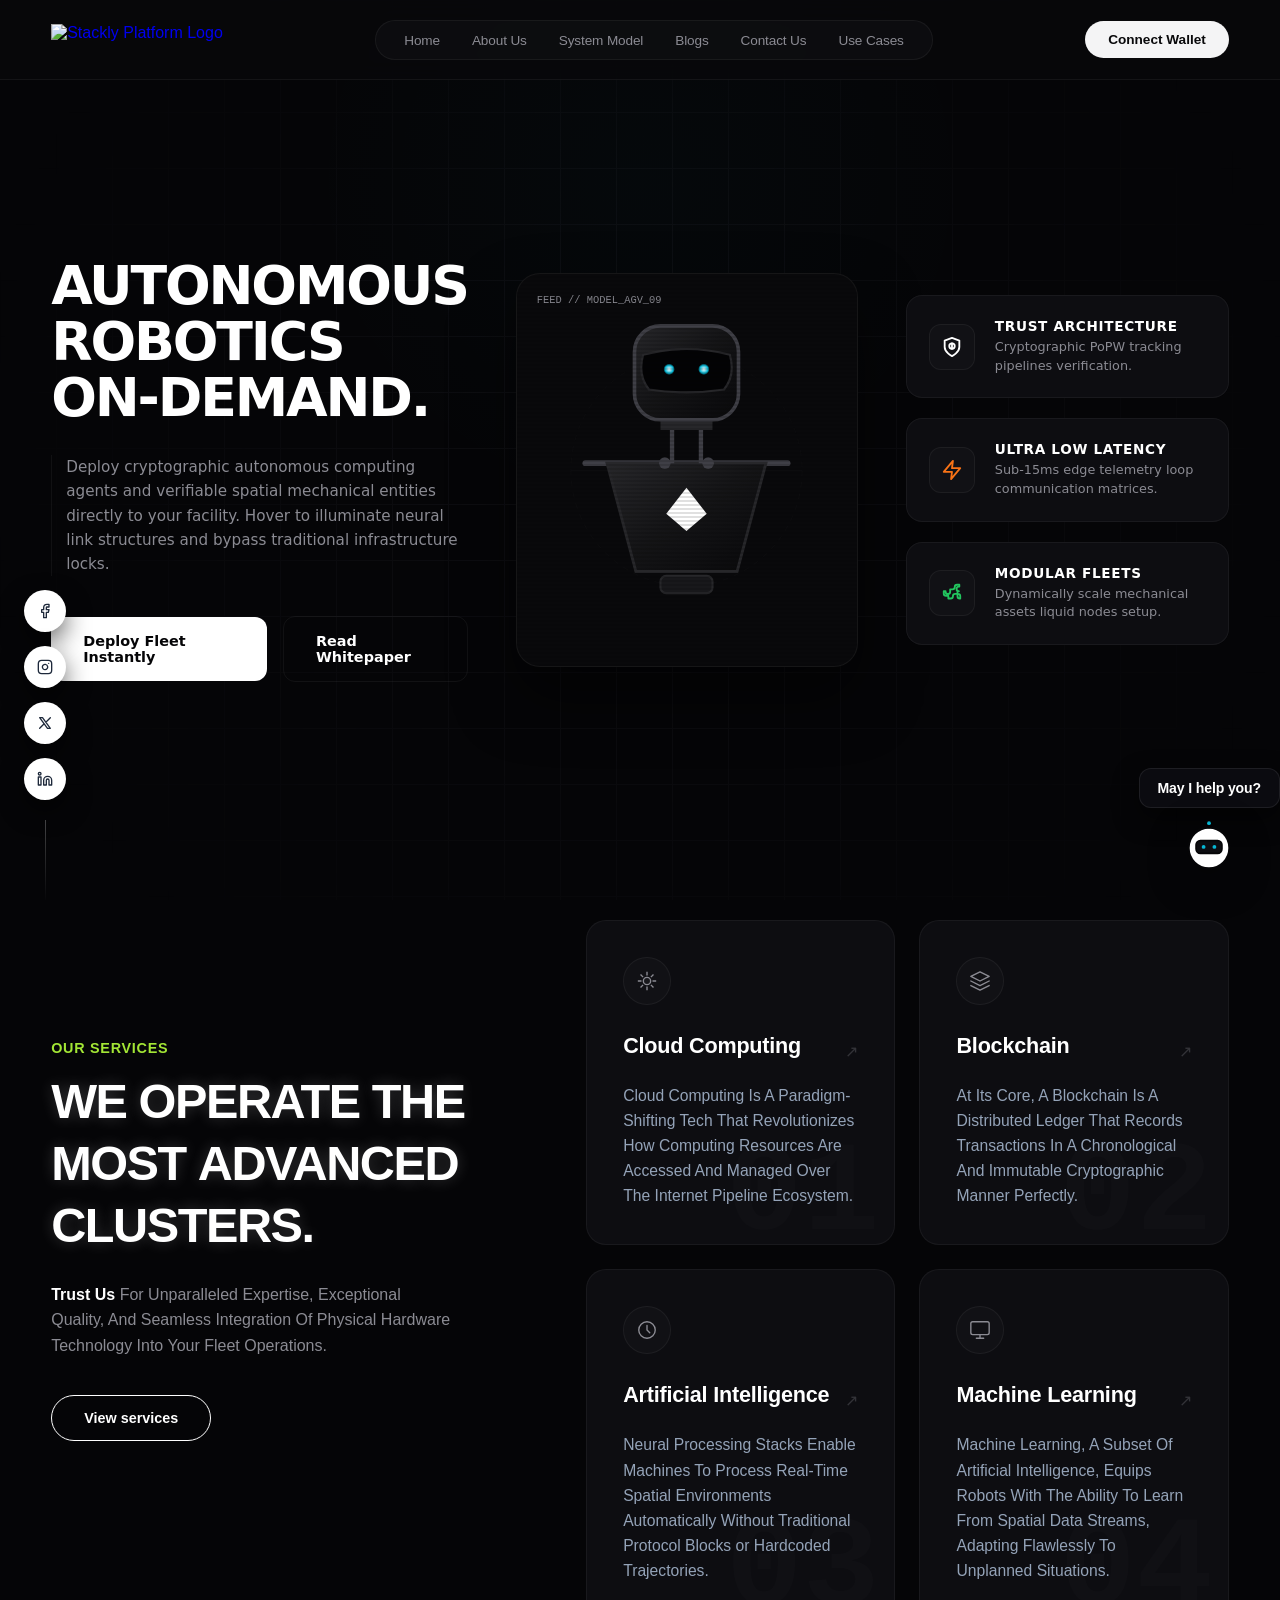
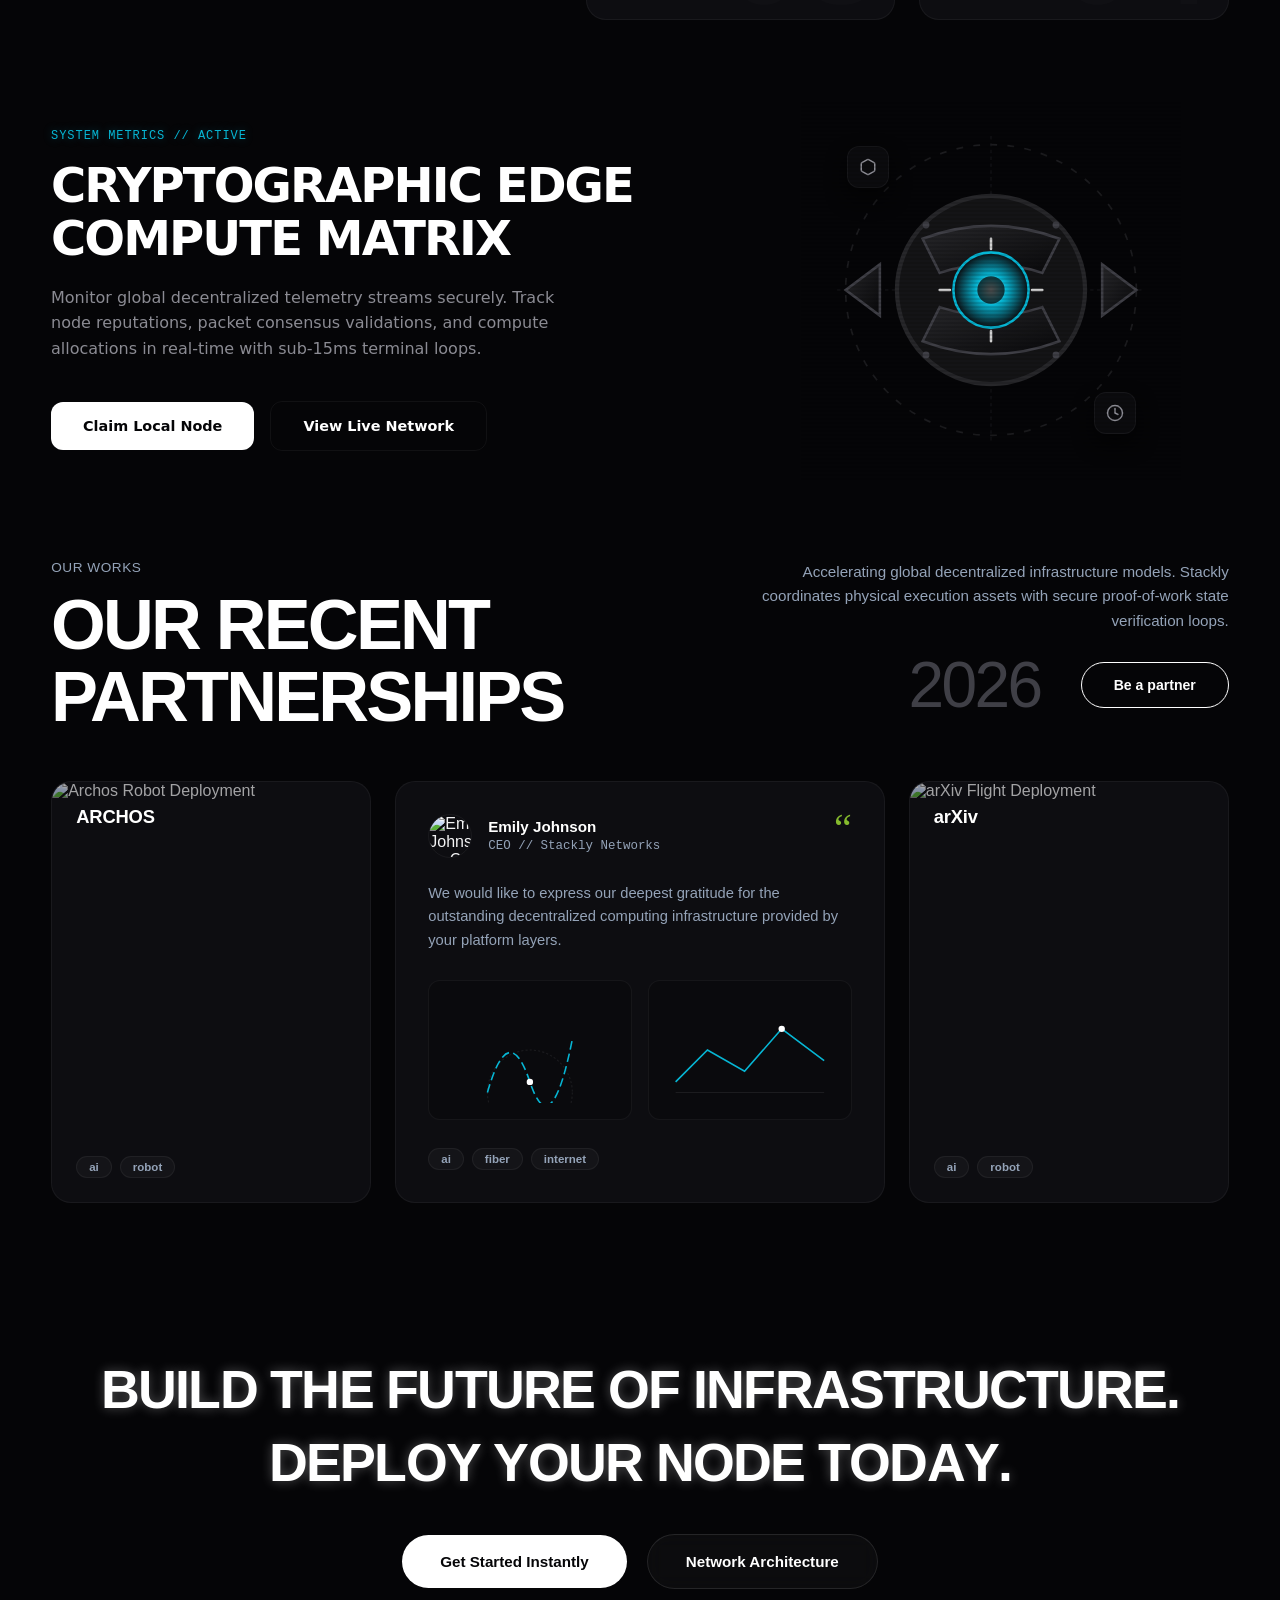
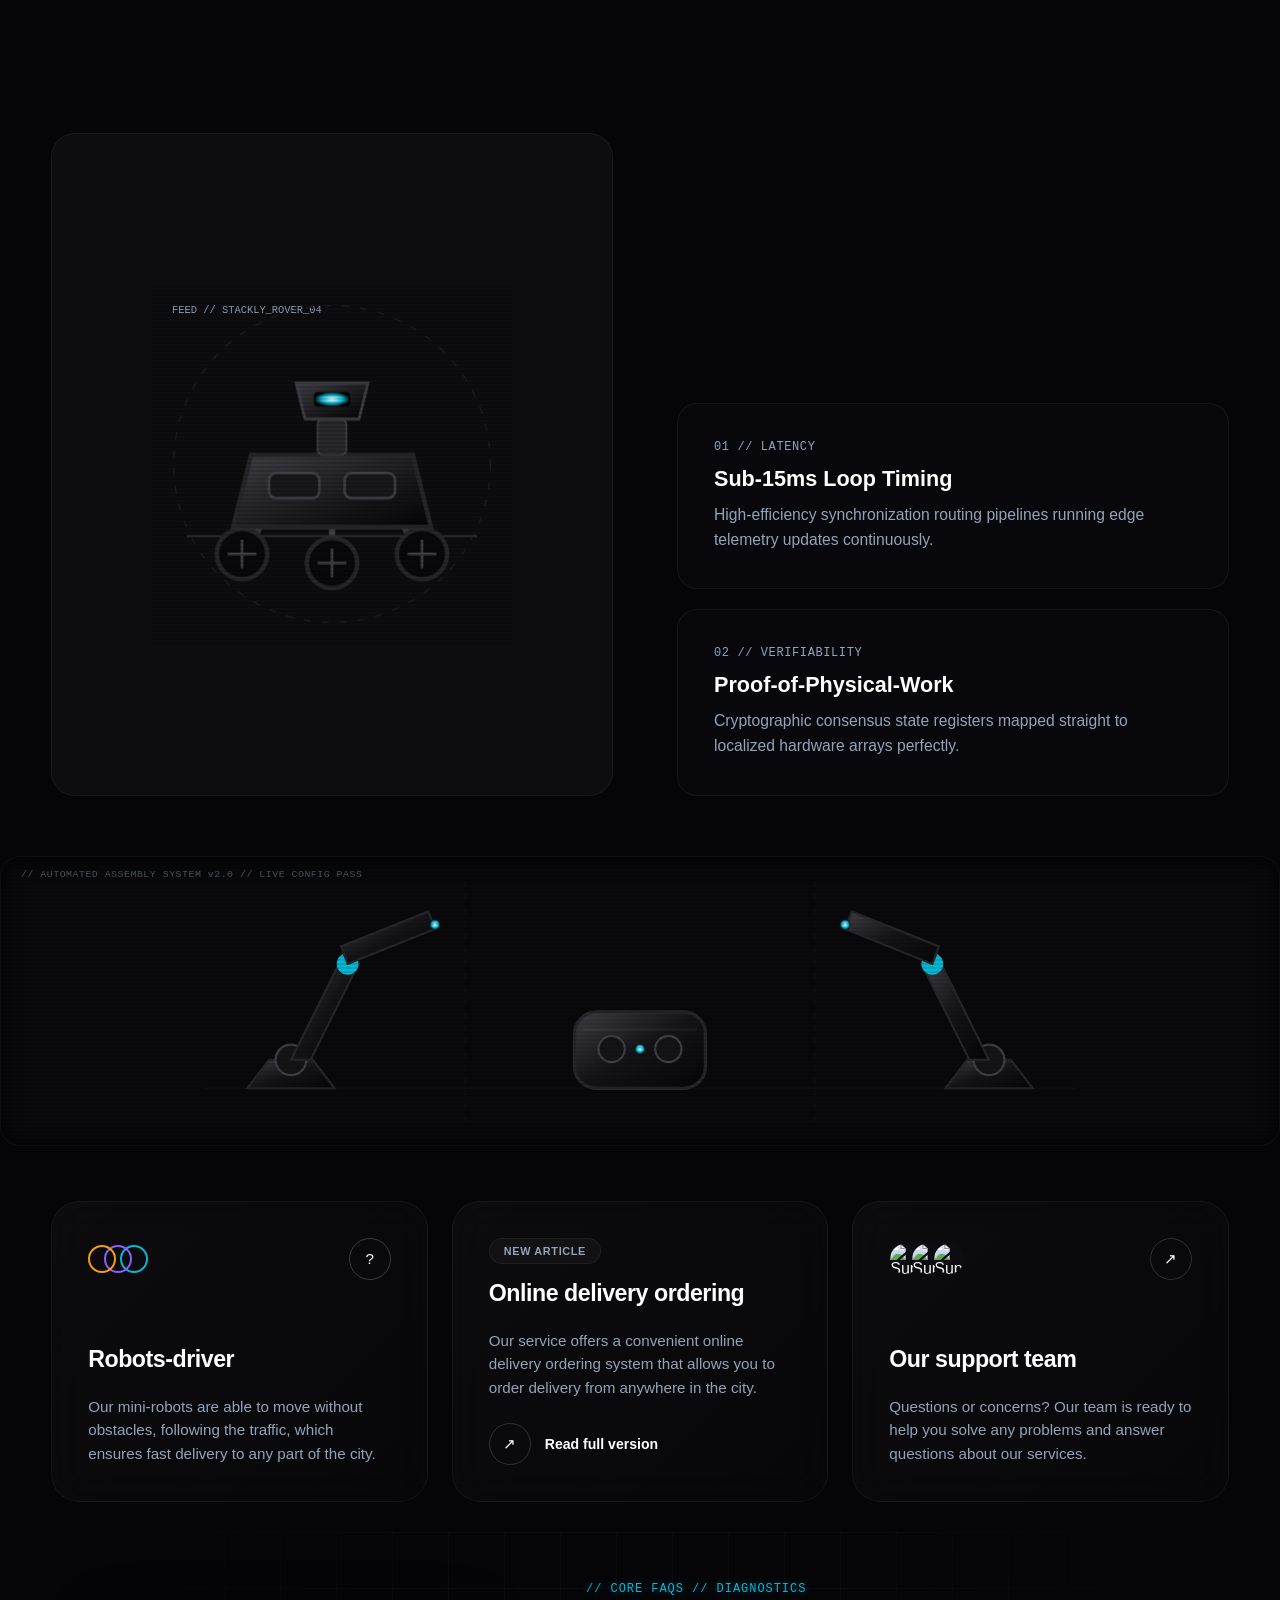
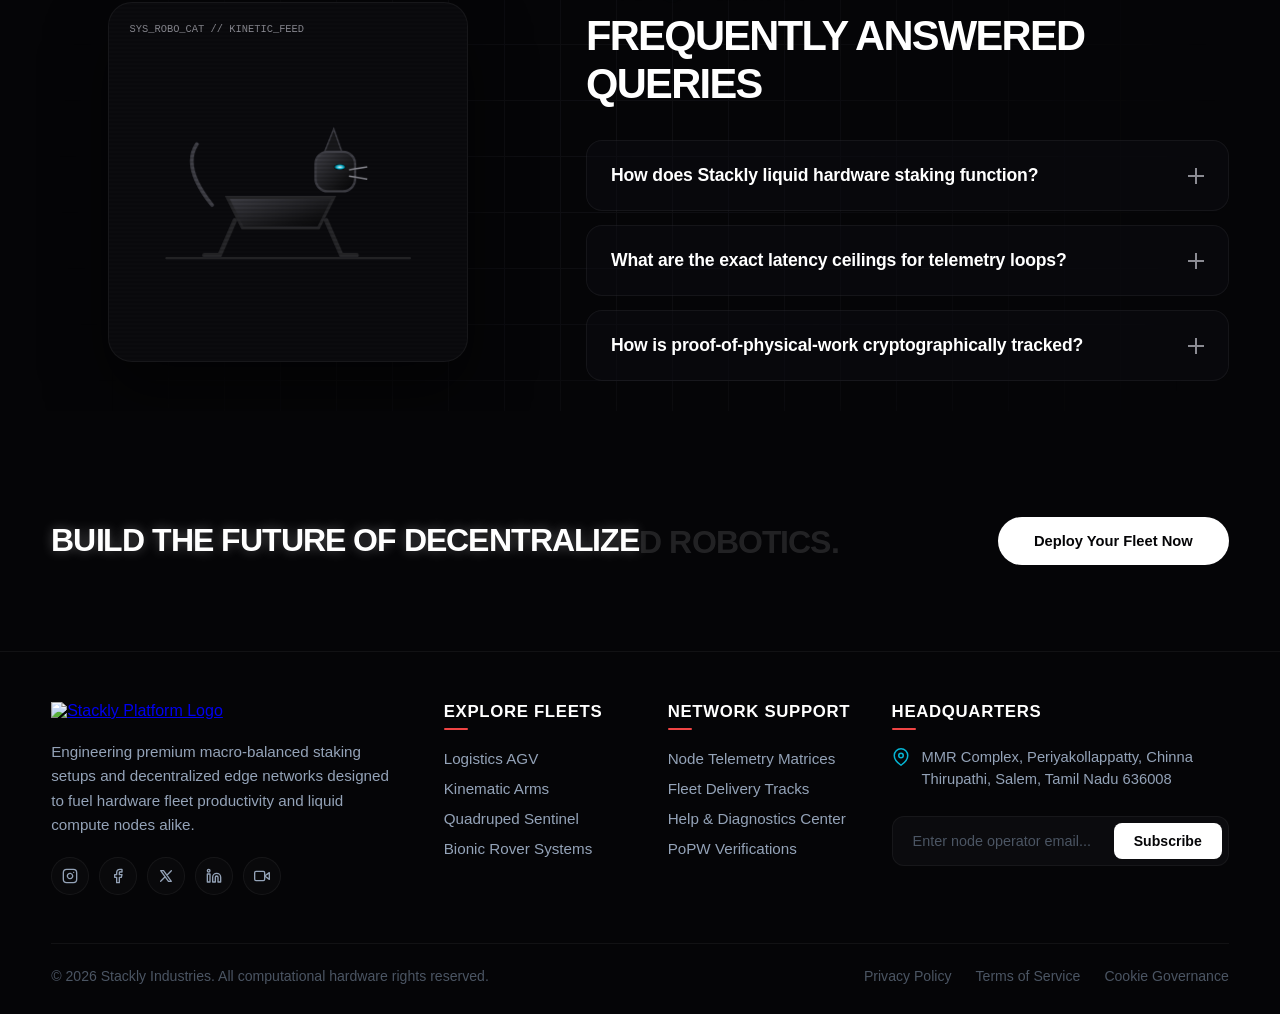
==== commit 05ede950: "subpages completed" ====
--- a/index.html
+++ b/index.html
@@ -1,3 +1,4 @@
+
 <!DOCTYPE html>
 <html lang="en">
 <head>
@@ -67,18 +68,18 @@
         <!-- Center Navigation Alignment Menu Grid Wrapper -->
         <nav class="nav-menu-wrapper" id="navMenu">
             <ul class="nav-list">
-                <li><a href="#about" class="menu-link">About</a></li>
-                <li><a href="#challenges" class="menu-link">Challenges</a></li>
-                <li><a href="#system" class="menu-link">System Model</a></li>
-                <li><a href="#how" class="menu-link">How it works</a></li>
-                <li><a href="#popw" class="menu-link">PoPW</a></li>
+                <li><a href="index.html" class="menu-link">Home</a></li>
+                <li><a href="about.html" class="menu-link">About Us</a></li>
+                <li><a href="systems.html" class="menu-link">System Model</a></li>
+                <li><a href="blogs.html" class="menu-link">Blogs</a></li>
+                <li><a href="contact.html" class="menu-link">Contact Us</a></li>
                 <li><a href="#usecases" class="menu-link">Use Cases</a></li>
             </ul>
         </nav>
 
         <!-- Right Corner Authentication Interface Trigger -->
         <div class="nav-auth-block">
-            <a href="#connect" class="cta-auth-btn">Connect Wallet</a>
+            <a href="login.html" class="cta-auth-btn">Connect Wallet</a>
             
             <!-- Micro-Interactions Fluid Mobile Hamburger Button Node -->
             <button class="hamburger-toggle" id="hamburgerBtn" aria-label="Toggle Navigation Workspace" aria-expanded="false">
@@ -139,6 +140,370 @@
             }
         });
     });
+
+});
+
+</script>
+
+<!-- Fixed Left Column Structural Social Dock Matrix -->
+<aside class="spatial-social-dock">
+    <div class="dock-nodes-wrapper">
+        
+        <!-- Icon 1: Facebook -->
+        <a href="404.html" class="dock-icon-orb" aria-label="Facebook Channel Link" title="Facebook">
+            <svg class="svg-dock-icon" viewBox="0 0 24 24" fill="none" stroke="currentColor" stroke-width="2" stroke-linecap="round" stroke-linejoin="round">
+                <path d="M18 2h-3a5 5 0 0 0-5 5v3H7v4h3v8h4v-8h3l1-4h-4V7a1 1 0 0 1 1-1h3z"></path>
+            </svg>
+        </a>
+
+        <!-- Icon 2: Instagram -->
+        <a href="404.html" class="dock-icon-orb" aria-label="Instagram Stream Link" title="Instagram">
+            <svg class="svg-dock-icon" viewBox="0 0 24 24" fill="none" stroke="currentColor" stroke-width="2" stroke-linecap="round" stroke-linejoin="round">
+                <rect x="2" y="2" width="20" height="20" rx="5" ry="5"></rect>
+                <path d="M16 11.37A4 4 0 1 1 12.63 8 4 4 0 0 1 16 11.37z"></path>
+                <line x1="17.5" y1="6.5" x2="17.51" y2="6.5"></line>
+            </svg>
+        </a>
+
+        <!-- Icon 3: X / Twitter -->
+        <a href="404.html" class="dock-icon-orb" aria-label="X Network Feed Link" title="X (Twitter)">
+            <svg class="svg-dock-icon" viewBox="0 0 24 24" fill="none" stroke="currentColor" stroke-width="2" stroke-linecap="round" stroke-linejoin="round">
+                <path d="M4 4l11.733 16h4.267l-11.733 -16z M4 20l6.768 -6.768 M20 4l-6.768 6.768"></path>
+            </svg>
+        </a>
+
+        <!-- Icon 4: LinkedIn -->
+        <a href="404.html" class="dock-icon-orb" aria-label="LinkedIn Corporate Hub Link" title="LinkedIn">
+            <svg class="svg-dock-icon" viewBox="0 0 24 24" fill="none" stroke="currentColor" stroke-width="2" stroke-linecap="round" stroke-linejoin="round">
+                <path d="M16 8a6 6 0 0 1 6 6v7h-4v-7a2 2 0 0 0-2-2 2 2 0 0 0-2 2v7h-4v-7a6 6 0 0 1 6-6zM2 9h4v12H2z"></path>
+                <circle cx="4" cy="4" r="2"></circle>
+            </svg>
+        </a>
+
+        <!-- Continuous Vertical Calibration Track Line -->
+        <div class="dock-axis-line"></div>
+
+    </div>
+</aside>
+
+<style>
+    /* ==========================================================================
+   FIXED LEFT-PINNED SECURE SOCIAL DOCK SYSTEM (Morph Spatial UI Specs)
+   ========================================================================== */
+:root {
+    --bg-universe-dark: #050507;
+    --surface-solid-orb: #ffffff;
+    --text-icon-dark: #1e293b;
+    --neon-cyan: #06b6d4;
+    --border-muted: rgba(255, 255, 255, 0.05);
+}
+
+.spatial-social-dock {
+    /* FIXED FIXED CORNER OVERRIDE PIN: Extracts element node stack entirely out of content flow context layers */
+    position: fixed;
+    bottom: 0;
+    left: 24px; /* Locked margin placement gutter spacing safely clear of hero typography boxes bounds */
+    z-index: 999; /* Forces layer tracking strictly over all background elements layout grids */
+    pointer-events: none; 
+}
+
+.dock-nodes-wrapper {
+    display: flex;
+    flex-direction: column;
+    align-items: center;
+    gap: 14px; /* Symmetrical spatial intervals between independent white circles */
+    pointer-events: auto; /* Restores active mouse clicks capture exclusively over buttons circles */
+}
+
+/* White Pinned Circular Containers */
+.dock-icon-orb {
+    width: 42px;
+    height: 42px;
+    background-color: var(--surface-solid-orb);
+    border-radius: 50%;
+    display: flex;
+    justify-content: center;
+    align-items: center;
+    color: var(--text-icon-dark);
+    text-decoration: none;
+    box-shadow: 0 10px 25px rgba(0, 0, 0, 0.6);
+    transition: background-color 0.3s, color 0.3s, transform 0.4s cubic-bezier(0.16, 1, 0.3, 1), box-shadow 0.3s;
+}
+
+.svg-dock-icon {
+    width: 16px;
+    height: 16px;
+    display: block;
+}
+
+/* CYBER GLOW TRANSFORMS ON HOVER SHIFTS */
+.dock-icon-orb:hover {
+    background-color: var(--bg-universe-dark);
+    color: #ffffff;
+    border: 1px solid var(--neon-cyan);
+    box-shadow: 0 0 20px rgba(6, 182, 212, 0.6);
+    transform: translateY(-4px) scale(1.05); /* Moves upward programmatically on focus checks */
+}
+
+/* Pinned Vertical Track Axis Line */
+.dock-axis-line {
+    width: 1px;
+    height: 80px; /* Locked downward line extension length bounds */
+    background: linear-gradient(to bottom, rgba(255, 255, 255, 0.25) 0%, rgba(255, 255, 255, 0.01) 100%);
+    margin-top: 6px;
+}
+
+/* ==========================================================================
+   DYNAMIC MULTI-BREAKPOINT RESPONSIVE ADAPTABILITY OVERRIDES
+   ========================================================================== */
+@media (max-width: 1024px) {
+    /* Safe re-alignment: Converts fixed left row layout stack into floating horizontal bar on compact screens */
+    .spatial-social-dock {
+        position: fixed;
+        bottom: 20px;
+        left: 50%;
+        transform: translateX(-50%);
+        width: auto;
+    }
+
+    .dock-nodes-wrapper {
+        flex-direction: row; /* Horizontal shift sequence */
+        background: rgba(13, 13, 18, 0.85);
+        padding: 8px 16px;
+        border-radius: 100px;
+        border: 1px solid var(--border-muted);
+        backdrop-filter: blur(16px);
+        -webkit-backdrop-filter: blur(16px);
+        gap: 12px;
+        box-shadow: 0 20px 40px rgba(0, 0, 0, 0.7);
+    }
+
+    .dock-icon-orb {
+        width: 36px;
+        height: 36px;
+        box-shadow: none;
+    }
+    
+    .dock-icon-orb:hover {
+        transform: translateY(-2px) scale(1.02);
+    }
+
+    .dock-axis-line {
+        display: none; /* Destroys downward track line on mobile views stacks cleanly */
+    }
+}
+
+</style>
+
+<!-- Pinned Bottom Right Corner Robotic Assistant Node Widget Frame -->
+<div class="robotic-assistance-widget" id="assistanceNode" title="Get Network Support">
+    <div class="assistant-content-mesh">
+        
+        <!-- Automated Telemetry Text Notification Prompt Banner Bubble -->
+        <div class="assistant-speech-bubble" id="speechPromptBubble">
+            <span class="bubble-text">May I help you?</span>
+        </div>
+
+        <!-- High-Fidelity White-Chassis Black-Outline Humanoid Assistant Orb Anchor -->
+        <div class="assistant-trigger-orb">
+            <!-- Interconnected Robotics Mechanical Head Vector Asset Grid -->
+            <svg class="assistant-vector-icon" viewBox="0 0 100 100" xmlns="http://w3.org">
+                <!-- Main Helmet Armor Shell Face (White Chassis Plate, Crisp Solid Black Outlines) -->
+                <circle cx="50" cy="50" r="38" fill="#ffffff" stroke="#050507" stroke-width="4.5" />
+                
+                <!-- Recessed Deep Tech Visor Display Grid Module -->
+                <rect x="26" y="36" width="48" height="24" rx="8" fill="#0d0d11" stroke="#050507" stroke-width="3" />
+                
+                <!-- Active Luminous Cyan Node Sensors Arrays Optics (Domain Branding Accents) -->
+                <circle cx="40" cy="48" r="3.5" fill="#06b6d4" class="telemetry-optic-glow" />
+                <circle cx="60" cy="48" r="3.5" fill="#06b6d4" class="telemetry-optic-glow" />
+                
+                <!-- Upper Antenna Uplink Signal Joint Node Frame -->
+                <line x1="50" y1="12" x2="50" y2="4" stroke="#050507" stroke-width="4" stroke-linecap="round" />
+                <circle cx="50" cy="4" r="3.5" fill="#06b6d4" />
+            </svg>
+        </div>
+
+    </div>
+</div>
+<style>
+    /* ==========================================================================
+   PINNED BOT-RIGHT CORNER ROBOT ASSISTANT (Fixed Right-Edge Alignment)
+   ========================================================================== */
+:root {
+    --bg-universe-pitch: #050507;
+    --surface-white-chassis: #ffffff;
+    --neon-cyan-glow: #06b6d4;
+    --font-display-stack: -apple-system, BlinkMacSystemFont, "SF Pro Display", "Segoe UI", Roboto, sans-serif;
+}
+
+.robotic-assistance-widget {
+    /* FIXED FIXED CORNER OVERRIDE PIN SETUP: Fixed positioning outside standard flow context layers */
+    position: fixed;
+    bottom: 24px;
+    right: 0px; /* FIXED: Locked safety margin spacer to prevent window clipping cuts */
+    z-index: 9999; /* Forces layer hierarchy directly over footer modules matrices */
+    cursor: pointer;
+    font-family: var(--font-display-stack);
+    user-select: none;
+    -webkit-user-select: none;
+}
+
+.assistant-content-mesh {
+    position: relative;
+    display: flex;
+    flex-direction: column;
+    align-items: center; /* FIXED: Centers bubble block perfectly above the robot cylinder */
+    gap: 12px;
+}
+
+/* ==========================================================================
+   AUTOMATED TELEMETRY SPEECH BUBBLE OVERLAYS 
+   ========================================================================== */
+.assistant-speech-bubble {
+    background-color: rgba(13, 13, 18, 0.9);
+    border: 1px solid rgba(255, 255, 255, 0.08);
+    backdrop-filter: blur(12px);
+    -webkit-backdrop-filter: blur(12px);
+    padding: 10px 18px;
+    border-radius: 12px;
+    box-shadow: 0 10px 25px rgba(0, 0, 0, 0.5);
+    
+    /* Programmatic Opacity Flash states metrics default starting flags rules */
+    opacity: 0;
+    visibility: hidden;
+    transform: translateY(6px) scale(0.98);
+    transition: opacity 0.4s cubic-bezier(0.16, 1, 0.3, 1), 
+                visibility 0.4s, 
+                transform 0.4s cubic-bezier(0.16, 1, 0.3, 1);
+    white-space: nowrap; /* Prevents text layout fractures on narrow containers width changes */
+}
+
+/* Flash active visibility indicator class applied via programmatic 2s intervals clocks */
+.assistant-speech-bubble.bubble-active {
+    opacity: 1;
+    visibility: visible;
+    transform: translateY(0) scale(1);
+}
+
+.bubble-text {
+    color: var(--surface-white-chassis);
+    font-size: 0.88rem;
+    font-weight: 600;
+    letter-spacing: -0.01em;
+}
+
+/* ==========================================================================
+   WHITE-CHASSIS BLACK-OUTLINE HIGH-GLOW ICON HARNESS 
+   ========================================================================== */
+.assistant-trigger-orb {
+    width: 54px;
+    height: 56px;
+    display: flex;
+    justify-content: center;
+    align-items: center;
+    transition: transform 0.4s cubic-bezier(0.16, 1, 0.3, 1);
+    /* Soft spatial vertical float loop oscillation timeline */
+    animation: assistantFloatOscillation 5s ease-in-out infinite;
+}
+
+.assistant-vector-icon {
+    width: 100%;
+    height: auto;
+    display: block;
+    filter: drop-shadow(0 10px 20px rgba(0, 0, 0, 0.4));
+}
+
+/* Continuously pulsing domain blue indicator optics layout metrics */
+.telemetry-optic-glow {
+    animation: cyanOpticsPulse 2.5s ease-in-out infinite;
+    transform-origin: center;
+}
+
+/* High-tech automated animation frames tracks definitions */
+@keyframes assistantFloatOscillation {
+    0%, 100% { transform: translateY(0px); }
+    50% { transform: translateY(-6px); }
+}
+
+@keyframes cyanOpticsPulse {
+    0%, 100% { opacity: 0.6; filter: drop-shadow(0 0 1px var(--neon-cyan-glow)); }
+    50% { opacity: 1; filter: drop-shadow(0 0 6px var(--neon-cyan-glow)); }
+}
+
+/* HIGH-INTENSITY SECURE CYBER TERMINAL HOVER ACTIONS HOOKS */
+.robotic-assistance-widget:hover .assistant-trigger-orb {
+    transform: scale(1.06) rotate(6deg); 
+}
+
+.robotic-assistance-widget:hover .assistant-speech-bubble {
+    opacity: 1;
+    visibility: visible;
+    transform: translateY(0) scale(1);
+    border-color: var(--neon-cyan-glow);
+}
+
+/* ==========================================================================
+   DYNAMIC MULTI-BREAKPOINT RESPONSIVE SAFE CLOSING ADJUSTMENTS
+   ========================================================================== */
+@media (max-width: 768px) {
+    .robotic-assistance-widget {
+        bottom: 20px;
+        right: 20px;
+    }
+    .assistant-trigger-orb {
+        width: 48px;
+        height: 48px;
+    }
+    .bubble-text {
+        font-size: 0.82rem;
+    }
+}
+
+</style>
+
+<script>
+    /**
+ * Stackly Robotic Assistant 2-Second Pulse & Destination Router Engine Pipeline
+ */
+document.addEventListener('DOMContentLoaded', () => {
+
+    const assistanceWidgetNode = document.getElementById('assistanceNode');
+    const speechPromptBubble = document.getElementById('speechPromptBubble');
+
+    if (assistanceWidgetNode && speechPromptBubble) {
+        
+        // 1.secure navigation link trigger setup dispatch rules
+        assistanceWidgetNode.addEventListener('click', (event) => {
+            event.preventDefault();
+            // Dispatches application data routing straight onto target 404 canvas page layout
+            window.location.href = "404.html";
+        });
+
+
+        // 2. REPEATING 2-SECOND TEXT NOTIFICATION FLASH LOOP IMPLEMENTATION
+        let isPromptVisible = false;
+
+        function cycleSpeechBubblePromptVisibility() {
+            isPromptVisible = !isPromptVisible;
+            
+            if (isPromptVisible) {
+                speechPromptBubble.classList.add('bubble-active');
+                
+                // Keep the text banner active on layout paint tracks for 2.5s before unrolling cleanly
+                setTimeout(() => {
+                    speechPromptBubble.classList.remove('bubble-active');
+                    isPromptVisible = false;
+                }, 2500);
+            }
+        }
+
+        // Initialize high precision clock timer interval set to trigger ticks exactly every 2 seconds once
+        setInterval(cycleSpeechBubblePromptVisibility, 2000);
+        
+        // Execute instant prompt render pass on initial page load tick to confirm paint trace threads
+        setTimeout(cycleSpeechBubblePromptVisibility, 800);
+    }
 
 });
 
@@ -2147,5 +2512,1965 @@
 });
 
 </script>
+
+
+<!-- Decentralized Space Architecture Metrics Matrix Section -->
+<section class="network-core-section">
+    <div class="core-arena-container">
+        
+        <!-- Left Side: Balanced Articulated Bionic Robot Assembly Vector Container -->
+        <div class="core-visual-panel scroll-reveal-node">
+            <div class="cinematic-vehicle-frame">
+                <div class="hud-status-stamp">FEED // STACKLY_ROVER_04</div>
+                
+                <!-- Highly Creative Robotic Autonomous Exploration Buggy Frame Vector -->
+                <svg class="moving-bionic-rover-vector" viewBox="0 0 200 200" xmlns="http://w3.org">
+                    <defs>
+                        <linearGradient id="heavyChassisArmor" x1="0%" y1="0%" x2="100%" y2="100%">
+                            <stop offset="0%" stop-color="#3f3f46"/>
+                            <stop offset="70%" stop-color="#141416"/>
+                            <stop offset="100%" stop-color="#050507"/>
+                        </linearGradient>
+                        <radialGradient id="sensorVisorGlow" cx="50%" cy="50%" r="50%">
+                            <stop offset="0%" stop-color="#ffffff"/>
+                            <stop offset="60%" stop-color="#06b6d4"/>
+                            <stop offset="100%" stop-color="#000000"/>
+                        </radialGradient>
+                    </defs>
+
+                    <!-- Calibration Grid Reference Grids -->
+                    <circle cx="100" cy="100" r="88" fill="none" stroke="#1c1c1f" stroke-width="0.75" stroke-dasharray="4 6"/>
+                    <line x1="20" y1="140" x2="180" y2="140" stroke="#27272a" stroke-width="1.5" stroke-linecap="round"/>
+
+                    <!-- DRONE VEHICLE CHASSIS NODE GROUP (Targets dynamic forward/backward shifts via timeline loop) -->
+                    <g id="roverChassisGroup" class="rover-kinematics-root">
+                        <!-- Lower Mechanical Axle Linkage Arms -->
+                        <path d="M60 135 L50 150 M140 135 L150 150 M100 135 L100 155" stroke="#3f3f46" stroke-width="3.5" stroke-linecap="round"/>
+                        
+                        <!-- Articulated Planetary All-Terrain Treads Wheels -->
+                        <circle cx="50" cy="150" r="14" fill="#09090b" stroke="#27272a" stroke-width="2.5" class="spinning-wheel-node"/>
+                        <circle cx="100" cy="155" r="14" fill="#09090b" stroke="#27272a" stroke-width="2.5" class="spinning-wheel-node"/>
+                        <circle cx="150" cy="150" r="14" fill="#09090b" stroke="#27272a" stroke-width="2.5" class="spinning-wheel-node"/>
+                        
+                        <!-- Core Wheel Rim Details Crossbars -->
+                        <path d="M42 150 H58 M50 142 V158 M92 155 H108 M100 147 V163 M142 150 H158 M150 142 V158" stroke="#3f3f46" stroke-width="1.5"/>
+
+                        <!-- Heavy External Armored Structural Suspension Hull -->
+                        <path d="M45 135 H155 L145 95 H55 Z" fill="url(#heavyChassisArmor)" stroke="#27272a" stroke-width="2.5"/>
+
+                        <!-- Dual Liquid Cryo Compute Coolant Tank Cylinders -->
+                        <rect x="65" y="105" width="28" height="14" rx="4" fill="#18181b" stroke="#3f3f46" stroke-width="1.5"/>
+                        <rect x="107" y="105" width="28" height="14" rx="4" fill="#18181b" stroke="#3f3f46" stroke-width="1.5"/>
+
+                        <!-- Top Rotating Panoramic Digital Sensor Visor Turret Assembly -->
+                        <g class="bionic-sensor-mast">
+                            <rect x="92" y="75" width="16" height="20" rx="3" fill="#27272a" stroke="#3f3f46"/>
+                            <polygon points="80,55 120,55 115,75 85,75" fill="url(#heavyChassisArmor)" stroke="#3f3f46" stroke-width="1.5"/>
+                            <rect x="90" y="60" width="20" height="8" rx="2" fill="url(#sensorVisorGlow)" class="optic-laser-pulse"/>
+                        </g>
+                    </g>
+                </svg>
+
+                <div class="crt-postprocess-scanlines"></div>
+            </div>
+        </div>
+
+        <!-- Right Side: Progressive One-By-One Narrative Blocks Area -->
+        <div class="core-narrative-panel">
+            <span class="hud-mini-tag scroll-reveal-node">// NETWORK CORE MATRIX</span>
+            
+            <h2 class="core-matrix-title scroll-reveal-node">DECENTRALIZED EDGE FLEETS INTERFACE</h2>
+            
+            <p class="core-matrix-description scroll-reveal-node">
+                Stackly bridges decentralized liquid hardware node assets with operational physical machines. Connect computing modules straight to secure consensus mapping routines natively.
+            </p>
+
+            <div class="sequential-stats-container">
+                
+                <!-- Stagger Card 01 — Triggers first sequentially -->
+                <div class="core-glass-card stagger-node-card" style="--card-index: 1;">
+                    <div class="radial-glow-layer"></div>
+                    <div class="card-interior-layout">
+                        <span class="card-meta-stamp">01 // LATENCY</span>
+                        <h3>Sub-15ms Loop Timing</h3>
+                        <p>High-efficiency synchronization routing pipelines running edge telemetry updates continuously.</p>
+                    </div>
+                </div>
+
+                <!-- Stagger Card 02 — Triggers second sequentially -->
+                <div class="core-glass-card stagger-node-card" style="--card-index: 2;">
+                    <div class="radial-glow-layer"></div>
+                    <div class="card-interior-layout">
+                        <span class="card-meta-stamp">02 // VERIFIABILITY</span>
+                        <h3>Proof-of-Physical-Work</h3>
+                        <p>Cryptographic consensus state registers mapped straight to localized hardware arrays perfectly.</p>
+                    </div>
+                </div>
+
+            </div>
+        </div>
+
+    </div>
+</section>
+
+<style>
+    /* ==========================================================================
+   DECENTRALIZED NETWORK GRID CORE SUITE (Reduced Padding & Length Alignment)
+   ========================================================================== */
+:root {
+    --bg-universe: #050507;
+    --surface-card-solid: #0b0b0e;
+    --surface-card-glass: rgba(13, 13, 18, 0.5);
+    --text-pure-white: #ffffff;
+    --text-muted-gray: #8b8b93;
+    --border-premium: #1c1c1f;
+    --neon-cyan: #06b6d4;
+    --font-display-stack: -apple-system, BlinkMacSystemFont, "SF Pro Display", "Segoe UI", Roboto, sans-serif;
+}
+
+.network-core-section {
+    width: 100%;
+    /* Reduced top padding parameters constraint applied */
+    padding-top: 20px; 
+    padding-bottom: 30px;
+    background-color: var(--bg-universe);
+    font-family: var(--font-display-stack);
+    position: relative;
+    overflow: hidden;
+}
+
+.core-arena-container {
+    width: 100%;
+    max-width: 1440px;
+    margin: 0 auto;
+    padding: 0 4%;
+    display: flex; /* Enforces clean equal length matching layout lines */
+    align-items: stretch; /* Locks the left video chassis module length to right container height */
+    justify-content: space-between;
+    gap: 64px;
+}
+
+/* ==========================================================================
+   LEFT PANEL: FLUID LENGTH STRETCH & CONTINUOUS DRIVING VEHICLE
+   ========================================================================== */
+.core-visual-panel {
+    flex: 1;
+    display: flex;
+    justify-content: center;
+    align-items: center;
+    background-color: var(--surface-card-solid);
+    border: 1px solid var(--border-premium);
+    border-radius: 24px;
+    padding: 40px; /* Internal content balancing pads bounds */
+}
+
+.cinematic-vehicle-frame {
+    position: relative;
+    width: 100%;
+    max-width: 360px;
+    aspect-ratio: 1 / 1;
+    display: flex;
+    justify-content: center;
+    align-items: center;
+}
+
+.moving-bionic-rover-vector { width: 100%; height: auto; z-index: 10; }
+
+/* HARDWARE CONTINUOUS KINETIC RUNTIME LOOPS */
+.rover-kinematics-root {
+    animation: roverDriveForwardBackward 8s ease-in-out infinite;
+    will-change: transform;
+}
+
+.spinning-wheel-node {
+    transform-origin: center;
+    animation: wheelRotationSpin 4s linear infinite;
+}
+
+.bionic-sensor-mast {
+    transform-origin: 100px 85px;
+    animation: radarScanningSweep 5s ease-in-out infinite;
+}
+
+.optic-laser-pulse { animation: laserIndicatorGlow 2.5s ease-in-out infinite; }
+
+@keyframes roverDriveForwardBackward {
+    0%, 100% { transform: translateX(0px) rotate(0deg); }
+    25% { transform: translateX(12px) translateY(-1px) rotate(1deg); }
+    50% { transform: translateX(0px) rotate(0deg); }
+    75% { transform: translateX(-12px) translateY(1px) rotate(-1deg); }
+}
+
+@keyframes wheelRotationSpin {
+    0% { transform: rotate(0deg); }
+    100% { transform: rotate(360deg); }
+}
+
+@keyframes radarScanningSweep {
+    0%, 100% { transform: rotate(0deg); }
+    50% { transform: rotate(15deg); }
+}
+
+@keyframes laserIndicatorGlow {
+    0%, 100% { opacity: 0.6; fill: #ffffff; filter: drop-shadow(0 0 1px var(--neon-cyan)); }
+    50% { opacity: 1; fill: var(--neon-cyan); filter: drop-shadow(0 0 10px var(--neon-cyan)); }
+}
+
+.hud-status-stamp { position: absolute; top: 20px; left: 20px; font-family: monospace; font-size: 0.65rem; color: var(--text-muted-gray); }
+.crt-postprocess-scanlines { position: absolute; inset: 0; background: linear-gradient(rgba(18, 16, 16, 0) 50%, rgba(0, 0, 0, 0.12) 50%); background-size: 100% 4px; pointer-events: none; z-index: 15; }
+
+/* ==========================================================================
+   RIGHT PANEL: ENHANCED SIZE SEQUENTIAL CARDS VIEWSTACK
+   ========================================================================== */
+.core-narrative-panel {
+    flex: 1.15;
+    display: flex;
+    flex-direction: column;
+    justify-content: center;
+}
+
+.hud-mini-tag {
+    font-size: 0.75rem;
+    font-family: monospace;
+    letter-spacing: 0.08em;
+    color: var(--neon-cyan);
+    margin-bottom: 16px;
+    text-shadow: 0 0 10px rgba(6, 182, 212, 0.4);
+}
+
+.core-matrix-title {
+    font-size: clamp(2rem, 3.8vw, 2.8rem);
+    font-weight: 800;
+    line-height: 1.15;
+    letter-spacing: -0.04em;
+    text-transform: uppercase;
+    color: var(--text-pure-white);
+    margin-bottom: 20px;
+}
+
+.core-matrix-description {
+    font-size: 1rem;
+    color: var(--text-muted-gray);
+    line-height: 1.6;
+    margin-bottom: 40px;
+}
+
+/* HIGH-GLOW STAGGER STACKS METRICS WIDGET CARDS (Enhanced Font Sizes Configuration) */
+.sequential-stats-container { display: flex; flex-direction: column; gap: 20px; width: 100%; }
+
+.core-glass-card {
+    position: relative;
+    background: var(--surface-card-glass);
+    border: 1px solid var(--border-premium);
+    border-radius: 20px; /* Refined shape geometry curves */
+    overflow: hidden;
+    transition: border-color 0.4s ease, transform 0.4s cubic-bezier(0.16, 1, 0.3, 1), opacity 0.5s ease;
+}
+
+.radial-glow-layer {
+    position: absolute;
+    inset: 0;
+    background: radial-gradient(400px circle at var(--mouse-x, 0px) var(--mouse-y, 0px), rgba(6, 182, 212, 0.05), transparent 50%);
+    opacity: 0;
+    transition: opacity 0.4s ease;
+    z-index: 1;
+    pointer-events: none;
+}
+
+.card-interior-layout { position: relative; padding: 32px; z-index: 2; display: flex; flex-direction: column; }
+.card-meta-stamp { font-family: monospace; font-size: 0.75rem; letter-spacing: 0.05em; color: var(--text-muted-gray); margin-bottom: 12px; }
+
+.card-interior-layout h3 { 
+    font-size: 1.35rem; /* Upgraded Card heading size dimensions */
+    font-weight: 700; 
+    color: var(--text-pure-white); 
+    margin-bottom: 10px; 
+    transition: color 0.3s ease; 
+}
+.card-interior-layout p { 
+    font-size: 0.98rem; /* Enhanced interior body text scale parameter rules */
+    color: var(--text-muted-gray); 
+    line-height: 1.6; 
+}
+
+.core-glass-card:hover { border-color: rgba(6, 182, 212, 0.25); transform: translateX(6px); }
+.core-glass-card:hover .radial-glow-layer { opacity: 1; }
+.core-glass-card:hover h3 { color: var(--neon-cyan); }
+
+/* ==========================================================================
+   ONE-BY-ONE VIEWPORT TRIGGER SCROLL TIMELINE SETS
+   ========================================================================== */
+.scroll-reveal-node {
+    opacity: 0;
+    transform: translateY(30px);
+    transition: opacity 0.8s cubic-bezier(0.16, 1, 0.3, 1), transform 0.8s cubic-bezier(0.16, 1, 0.3, 1);
+}
+.scroll-reveal-node.revealed-active { opacity: 1; transform: translateY(0); }
+
+/* Stagger matrix configuration rules for independent metrics modules loops */
+.stagger-node-card {
+    opacity: 0;
+    transform: translateY(50px);
+    transition: opacity 0.8s cubic-bezier(0.16, 1, 0.3, 1), transform 0.8s cubic-bezier(0.16, 1, 0.3, 1), border-color 0.4s ease;
+}
+
+.stagger-node-card.revealed-active {
+    opacity: 1;
+    transform: translateY(0);
+    /* Multiplies index metrics variables seamlessly into cascading load triggers loops */
+    transition-delay: calc(var(--card-index) * 0.2s);
+}
+
+/* ==========================================================================
+   DYNAMIC MULTI-BREAKPOINT RESPONSIVE GRID CONFIGURATIONS
+   ========================================================================== */
+@media (max-width: 1024px) {
+    .core-arena-container {
+        flex-direction: column; /* Adapts cleanly to clean single column views stacking patterns */
+        align-items: stretch;
+        gap: 40px;
+    }
+    .core-narrative-panel { text-align: center; }
+    .core-matrix-description { margin-left: auto; margin-right: auto; }
+    .core-visual-panel { padding: 30px; }
+    .core-glass-card:hover { transform: translateY(-4px); } /* Shifts animation vector upwards when viewports stack down */
+}
+
+@media (max-width: 480px) {
+    .network-core-section { padding-top: 30px; padding-bottom: 24px; }
+    .card-interior-layout { padding: 24px; }
+}
+
+</style>
+
+<script>
+    /**
+ * Stackly Isolated Core Tracking Script Node Runtime
+ */
+document.addEventListener('DOMContentLoaded', () => {
+
+    // 1. RE-ILLUMINATION MOUSE CURSOR RADIAL REFLECTION MESH
+    const activeGlowCards = document.querySelectorAll('.core-glass-card');
+
+    activeGlowCards.forEach(card => {
+        card.addEventListener('mousemove', (event) => {
+            const cardGeometry = card.getBoundingClientRect();
+            const mouseRelativeOffsetX = event.clientX - cardGeometry.left;
+            const mouseRelativeOffsetY = event.clientY - cardGeometry.top;
+
+            card.style.setProperty('--mouse-x', `${mouseRelativeOffsetX}px`);
+            card.style.setProperty('--mouse-y', `${mouseRelativeOffsetY}px`);
+        });
+    });
+
+
+    // 2. VIEWPORT ENTRANCE TRIGGER MONITOR (One-By-One Stagger Blocks Reveal)
+    const elementsToRevealList = document.querySelectorAll('.scroll-reveal-node, .stagger-node-card');
+
+    const observerOptionConstraints = {
+        root: null,
+        threshold: 0.12,
+        rootMargin: "0px"
+    };
+
+    const sectionIntersectionObserver = new IntersectionObserver((entries, observer) => {
+        entries.forEach(entry => {
+            if (entry.isIntersecting) {
+                entry.target.classList.add('revealed-active');
+                observer.unobserve(entry.target); // Sever thread connection link immediately post paint pass
+            }
+        });
+    }, observerOptionConstraints);
+
+    elementsToRevealList.forEach(node => {
+        sectionIntersectionObserver.observe(node);
+    });
+
+});
+
+</script>
+
+<!-- Master Modular Robotics Pipeline Frame Container -->
+<div class="robotics-pipeline-wrapper">
+
+    <!-- PHASE 1: Reduced Height Automated Robotics Manufacturing Vector Simulation Frame -->
+    <section class="manufacturing-simulation-arena">
+        <div class="simulation-inner-workspace">
+            <span class="hud-stream-tag">// AUTOMATED ASSEMBLY SYSTEM v2.0 // LIVE CONFIG PASS</span>
+            
+            <!-- Height-optimized Multi-Axis Kinetic Fabrication Vector Assembly -->
+            <svg class="robotic-manufacturing-vector" viewBox="0 0 400 110" xmlns="http://w3.org">
+                <defs>
+                    <linearGradient id="chassisMetallicArmor" x1="0%" y1="0%" x2="100%" y2="100%">
+                        <stop offset="0%" stop-color="#3f3f46"/>
+                        <stop offset="50%" stop-color="#141416"/>
+                        <stop offset="100%" stop-color="#050507"/>
+                    </linearGradient>
+                    <radialGradient id="laserFocalGlow" cx="50%" cy="50%" r="50%">
+                        <stop offset="0%" stop-color="#ffffff"/>
+                        <stop offset="60%" stop-color="#06b6d4"/>
+                        <stop offset="100%" stop-color="#000000"/>
+                    </radialGradient>
+                </defs>
+
+                <!-- Technical Laser Tracking Calibration Alignment Guides Grid Layer -->
+                <g stroke="#141416" stroke-width="0.75" opacity="0.6">
+                    <line x1="0" y1="95" x2="400" y2="95"/>
+                    <line x1="120" y1="0" x2="120" y2="110" stroke-dasharray="3 3"/>
+                    <line x1="280" y1="0" x2="280" y2="110" stroke-dasharray="3 3"/>
+                </g>
+
+                <!-- LEFT SIDE MECHANICAL LINKAGE FABRICATOR RIG ASSEMBLY -->
+                <g class="manufacturing-arm-node left-rig">
+                    <path d="M20 95 H60 L50 82 H30 Z" fill="url(#chassisMetallicArmor)" stroke="#27272a"/>
+                    <circle cx="40" cy="82" r="7" fill="#141416" stroke="#3f3f46"/>
+                    <path d="M40 82 L62 38 H71 L49 82 Z" fill="url(#chassisMetallicArmor)" stroke="#27272a"/>
+                    <circle cx="66" cy="38" r="5" fill="#06b6d4" class="hud-laser-pulse-node"/>
+                    <path d="M66 38 L106 22 L103 14 L63 30 Z" fill="url(#chassisMetallicArmor)" stroke="#27272a"/>
+                    <circle cx="106" cy="20" r="2.5" fill="url(#laserFocalGlow)" class="hud-laser-pulse-node"/>
+                </g>
+
+                <!-- RIGHT SIDE MECHANICAL LINKAGE FABRICATOR RIG ASSEMBLY -->
+                <g class="manufacturing-arm-node right-rig">
+                    <path d="M340 95 H380 L370 82 H350 Z" fill="url(#chassisMetallicArmor)" stroke="#27272a"/>
+                    <circle cx="360" cy="82" r="7" fill="#141416" stroke="#3f3f46"/>
+                    <path d="M360 82 L338 38 H329 L351 82 Z" fill="url(#chassisMetallicArmor)" stroke="#27272a"/>
+                    <circle cx="334" cy="38" r="5" fill="#06b6d4" class="hud-laser-pulse-node"/>
+                    <path d="M334 38 L294 22 L297 14 L337 30 Z" fill="url(#chassisMetallicArmor)" stroke="#27272a"/>
+                    <circle cx="294" cy="20" r="2.5" fill="url(#laserFocalGlow)" class="hud-laser-pulse-node"/>
+                </g>
+
+                <!-- CENTRAL LOGISTICS TRANSPORT CORE CONTAINER NODE -->
+                <g class="central-transit-cargo-block">
+                    <rect x="170" y="60" width="60" height="35" rx="10" fill="url(#chassisMetallicArmor)" stroke="#27272a" stroke-width="1.5"/>
+                    <circle cx="187" cy="77" r="6" fill="#141416" stroke="#3f3f46"/>
+                    <circle cx="213" cy="77" r="6" fill="#141416" stroke="#3f3f46"/>
+                    <line x1="174" y1="68" x2="226" y2="68" stroke="rgba(255,255,255,0.04)" stroke-width="1.5"/>
+                    <!-- Core Verification Optics -->
+                    <circle cx="200" cy="77" r="2.5" fill="url(#laserFocalGlow)" class="hud-laser-pulse-node"/>
+                </g>
+            </svg>
+
+            <div class="crt-scanline-matrix"></div>
+        </div>
+    </section>
+
+    <!-- PHASE 2: Realigned Micro-Glass Cards Display Matrix Section -->
+    <section class="stackly-cards-matrix-section">
+        <div class="cards-arena-container">
+            
+            <!-- Card 01: Robots-driver Module -->
+            <div class="stackly-glass-card cascade-reveal-node" style="--stagger-index: 1;">
+                <div class="radial-glow-layer"></div>
+                <div class="card-interior-layout">
+                    
+                    <div class="card-upper-row">
+                        <div class="schematic-rings-graphics">
+                            <span class="geometric-ring amber"></span>
+                            <span class="geometric-ring violet"></span>
+                            <span class="geometric-ring cyan"></span>
+                        </div>
+                        <div class="action-circle-btn ghost-help" title="System Documentation">?</div>
+                    </div>
+
+                    <div class="card-meta-text-block">
+                        <h3>Robots-driver</h3>
+                        <p>Our mini-robots are able to move without obstacles, following the traffic, which ensures fast delivery to any part of the city.</p>
+                    </div>
+
+                </div>
+            </div>
+
+            <!-- Card 02: Online delivery ordering Module -->
+            <div class="stackly-glass-card cascade-reveal-node" style="--stagger-index: 2;">
+                <div class="radial-glow-layer"></div>
+                <div class="card-interior-layout">
+                    
+                    <div class="card-upper-row">
+                        <span class="hud-pill-tag-label">NEW ARTICLE</span>
+                    </div>
+
+                    <div class="card-meta-text-block padding-top-modifier">
+                        <h3>Online delivery ordering</h3>
+                        <p>Our service offers a convenient online delivery ordering system that allows you to order delivery from anywhere in the city.</p>
+                    </div>
+
+                    <div class="card-lower-action-row">
+                        <div class="action-circle-btn solid-arrow">↗</div>
+                        <a href="404.html" class="inline-text-anchor">Read full version</a>
+                    </div>
+
+                </div>
+            </div>
+
+            <!-- Card 03: Our support team Module -->
+            <div class="stackly-glass-card cascade-reveal-node" style="--stagger-index: 3;">
+                <div class="radial-glow-layer"></div>
+                <div class="card-interior-layout">
+                    
+                    <div class="card-upper-row">
+                        <div class="team-avatars-row">
+                            <div class="avatar-image-frame"><img src="https://unsplash.com" alt="Support Operator 01" class="hud-team-photo"></div>
+                            <div class="avatar-image-frame"><img src="https://unsplash.com" alt="Support Operator 02" class="hud-team-photo"></div>
+                            <div class="avatar-image-frame"><img src="https://unsplash.com" alt="Support Operator 03" class="hud-team-photo"></div>
+                        </div>
+                        <div class="action-circle-btn solid-arrow top-right-align">↗</div>
+                    </div>
+
+                    <div class="card-meta-text-block">
+                        <h3>Our support team</h3>
+                        <p>Questions or concerns? Our team is ready to help you solve any problems and answer questions about our services.</p>
+                    </div>
+
+                </div>
+            </div>
+
+        </div>
+    </section>
+
+</div>
+
+<style>
+    /* ==========================================================================
+   PRODUCTION HARDWARE PALETTE SPECIFICATIONS (Locked Typography Theme)
+   ========================================================================== */
+:root {
+    --bg-universe: #050507;
+    --surface-glass-card: rgba(255, 255, 255, 0.03);
+    --surface-card-solid: #0d0d11;
+    --text-pure-white: #ffffff;
+    --text-muted-gray: #94a3b8;
+    --border-premium: rgba(255, 255, 255, 0.05);
+    --neon-cyan: #06b6d4;
+    --font-display-stack: -apple-system, BlinkMacSystemFont, "SF Pro Display", "Segoe UI", Roboto, sans-serif;
+}
+
+.robotics-pipeline-wrapper {
+    width: 100%;
+    background-color: var(--bg-universe);
+    font-family: var(--font-display-stack);
+}
+
+/* ==========================================================================
+   PHASE 1: REDUCED HEIGHT ROBOTICS MANUFACTURING VIDEO SCREEN
+   ========================================================================== */
+.manufacturing-simulation-arena {
+    width: 100%;
+    padding-top: 30px;
+    padding-bottom: 5px;
+    display: flex;
+    justify-content: center;
+    align-items: center;
+}
+
+.simulation-inner-workspace {
+    position: relative;
+    width: 100%;
+    max-width: 1340px;
+    margin: 0 auto;
+    background-color: #09090b;
+    border: 1px solid rgba(255,255,255,0.02);
+    border-radius: 20px;
+    padding: 24px;
+    overflow: hidden;
+    box-shadow: inset 0 2px 20px rgba(0,0,0,0.9);
+}
+
+.hud-stream-tag {
+    position: absolute;
+    top: 12px;
+    left: 20px;
+    font-family: monospace;
+    font-size: 0.62rem;
+    color: #4b5563;
+    letter-spacing: 0.05em;
+    z-index: 10;
+}
+
+.robotic-manufacturing-vector {
+    width: 100%;
+    height: auto;
+    max-height: 240px;
+    display: block;
+}
+
+/* Kinetic Assembly Loops */
+.manufacturing-arm-node.left-rig {
+    transform-origin: 40px 95px;
+    animation: leftFabricatorPass 7s cubic-bezier(0.45, 0, 0.55, 1) infinite;
+}
+
+.manufacturing-arm-node.right-rig {
+    transform-origin: 360px 95px;
+    animation: rightFabricatorPass 7s cubic-bezier(0.45, 0, 0.55, 1) infinite;
+}
+
+.central-transit-cargo-block {
+    transform-origin: 200px 77px;
+    animation: cargoTransitPass 7s cubic-bezier(0.45, 0, 0.55, 1) infinite;
+}
+
+@keyframes leftFabricatorPass {
+    0%, 100% { transform: rotate(0deg); }
+    50% { transform: rotate(6deg) scaleY(0.98); }
+}
+
+@keyframes rightFabricatorPass {
+    0%, 100% { transform: rotate(0deg); }
+    50% { transform: rotate(-6deg) scaleY(0.98); }
+}
+
+@keyframes cargoTransitPass {
+    0%, 100% { transform: translateX(0px); }
+    50% { transform: translateX(6px) translateY(-1px); }
+}
+
+.hud-laser-pulse-node { animation: spatialLaserPulse 2.5s ease-in-out infinite; }
+@keyframes spatialLaserPulse {
+    0%, 100% { opacity: 0.6; fill: #ffffff; filter: drop-shadow(0 0 1px var(--neon-cyan)); }
+    50% { opacity: 1; fill: var(--neon-cyan); filter: drop-shadow(0 0 10px var(--neon-cyan)); }
+}
+
+.crt-scanline-matrix {
+    position: absolute;
+    inset: 0;
+    background: linear-gradient(rgba(18, 16, 16, 0) 50%, rgba(0, 0, 0, 0.15) 50%);
+    background-size: 100% 4px;
+    pointer-events: none;
+    z-index: 5;
+}
+
+/* ==========================================================================
+   PHASE 2: REFINED MICRO-GLASS CARDS DISPLAY MATRICES
+   ========================================================================== */
+.stackly-cards-matrix-section {
+    width: 100%;
+    /* Tight, compressed vertical padding constraints */
+    padding-top: 50px;
+    padding-bottom: 30px;
+    position: relative;
+}
+
+.cards-arena-container {
+    width: 100%;
+    max-width: 1340px;
+    margin: 0 auto;
+    padding: 0 4%;
+    display: grid;
+    grid-template-columns: repeat(3, 1fr);
+    gap: 24px;
+}
+
+.stackly-glass-card {
+    position: relative;
+    background: linear-gradient(135deg, rgba(255,255,255,0.03) 0%, rgba(255,255,255,0.01) 100%);
+    border: 1px solid var(--border-premium);
+    border-radius: 28px;
+    overflow: hidden;
+    min-height: 290px;
+    backdrop-filter: blur(20px);
+    -webkit-backdrop-filter: blur(20px);
+    
+    opacity: 0;
+    transform: translateY(40px);
+    transition: opacity 0.8s cubic-bezier(0.16, 1, 0.3, 1), transform 0.8s cubic-bezier(0.16, 1, 0.3, 1), border-color 0.3s;
+}
+
+.radial-glow-layer {
+    position: absolute;
+    inset: 0;
+    background: radial-gradient(400px circle at var(--mouse-x, 0px) var(--mouse-y, 0px), rgba(255, 255, 255, 0.04), transparent 50%);
+    opacity: 0;
+    transition: opacity 0.4s ease;
+    z-index: 1;
+    pointer-events: none;
+}
+
+.card-interior-layout {
+    position: relative;
+    padding: 36px;
+    z-index: 2;
+    display: flex;
+    flex-direction: column;
+    height: 100%;
+    justify-content: space-between;
+}
+
+.card-upper-row { display: flex; justify-content: space-between; align-items: center; width: 100%; }
+
+.action-circle-btn {
+    width: 42px;
+    height: 42px;
+    border-radius: 50%;
+    display: flex;
+    justify-content: center;
+    align-items: center;
+    font-size: 0.95rem;
+    font-weight: 500;
+    transition: all 0.3s cubic-bezier(0.16, 1, 0.3, 1);
+}
+
+.action-circle-btn.ghost-help { border: 1px solid rgba(255, 255, 255, 0.2); color: var(--text-pure-white); }
+.action-circle-btn.solid-arrow { border: 1px solid rgba(255, 255, 255, 0.15); color: var(--text-pure-white); }
+.action-circle-btn.solid-arrow.top-right-align { margin-left: auto; }
+
+.schematic-rings-graphics { display: flex; align-items: center; position: relative; height: 32px; width: 80px; }
+.geometric-ring { position: absolute; width: 28px; height: 28px; border-radius: 50%; border: 2px solid transparent; }
+.geometric-ring.amber  { left: 0px;  border-color: #f59e0b; z-index: 3; }
+.geometric-ring.violet { left: 16px; border-color: #8b5cf6; z-index: 2; }
+.geometric-ring.cyan   { left: 32px; border-color: #06b6d4; z-index: 1; }
+
+.hud-pill-tag-label {
+    font-size: 0.68rem;
+    font-weight: 700;
+    letter-spacing: 0.06em;
+    color: var(--text-muted-gray);
+    background-color: rgba(255, 255, 255, 0.03);
+    border: 1px solid var(--border-premium);
+    padding: 6px 14px;
+    border-radius: 100px;
+}
+
+.card-meta-text-block { margin-top: 32px; display: flex; flex-direction: column; gap: 12px; }
+.card-meta-text-block.padding-top-modifier { margin-top: 16px; }
+
+.card-meta-text-block h3 { font-size: 1.45rem; font-weight: 700; color: var(--text-pure-white); letter-spacing: -0.02em; }
+.card-meta-text-block p { font-size: 0.95rem; color: var(--text-muted-gray); line-height: 1.55; }
+
+.card-lower-action-row { display: flex; align-items: center; gap: 14px; margin-top: 24px; }
+.inline-text-anchor { font-size: 0.88rem; font-weight: 600; color: var(--text-pure-white); text-decoration: none; transition: opacity 0.25s ease; }
+
+.team-avatars-row { display: flex; align-items: center; }
+.avatar-image-frame { width: 32px; height: 32px; border-radius: 50%; overflow: hidden; border: 1.5px solid #0d0d11; margin-right: -10px; background-color: var(--surface-card-solid); transition: transform 0.3s ease; }
+.hud-team-photo { width: 100%; height: 100%; object-fit: cover; }
+
+/* HOVER INTERACTIONS */
+.stackly-glass-card:hover { border-color: rgba(255, 255, 255, 0.12); background: linear-gradient(135deg, rgba(255,255,255,0.05) 0%, rgba(255,255,255,0.01) 100%); }
+.stackly-glass-card:hover .radial-glow-layer { opacity: 1; }
+.stackly-glass-card:hover .action-circle-btn.ghost-help { border-color: var(--text-pure-white); background-color: rgba(255, 255, 255, 0.04); }
+.stackly-glass-card:hover .action-circle-btn.solid-arrow { background-color: var(--text-pure-white); color: var(--bg-universe); transform: rotate(45deg); }
+.stackly-glass-card:hover .avatar-image-frame { transform: translateX(-2px); }
+.stackly-glass-card:hover .inline-text-anchor { opacity: 0.8; }
+
+/* Stagger Activation Hooks */
+.cascade-reveal-node.revealed-active {
+    opacity: 1;
+    transform: translateY(0);
+    transition-delay: calc(var(--stagger-index) * 0.2s);
+}
+
+/* RESPONSIVE LAYOUT BREAKPOINTS */
+@media (max-width: 1024px) {
+    .cards-arena-container { grid-template-columns: repeat(2, 1fr); }
+}
+@media (max-width: 768px) {
+    .cards-arena-container { grid-template-columns: 1fr; gap: 20px; }
+    .manufacturing-simulation-arena { padding-top: 20px; }
+}
+@media (max-width: 480px) {
+    .stackly-cards-matrix-section { padding-top: 40px; padding-bottom: 24px; }
+    .card-interior-layout { padding: 28px; }
+}
+
+</style>
+
+<script>
+    /**
+ * Stackly Sequential Micro-Glass Cards Cascade Intersection Pipeline Controller
+ */
+document.addEventListener('DOMContentLoaded', () => {
+
+    // 1. HORIZON CURSOR HOVER RADIAL REFLECTION MESH LINK
+    const interactiveGlassCards = document.querySelectorAll('.stackly-glass-card');
+
+    interactiveGlassCards.forEach(card => {
+        card.addEventListener('mousemove', (event) => {
+            const cardGeometry = card.getBoundingClientRect();
+            const cursorLocationX = event.clientX - cardGeometry.left;
+            const cursorLocationY = event.clientY - cardGeometry.top;
+
+            // Stream mouse coordinates into local CSS variables
+            card.style.setProperty('--mouse-x', `${cursorLocationX}px`);
+            card.style.setProperty('--mouse-y', `${cursorLocationY}px`);
+        });
+    });
+
+
+    // 2. ONE-BY-ONE SEQUENTIAL ENTRIES VIEWPORT OBSERVER RENDER TICK
+    const targetCascadeNodes = document.querySelectorAll('.cascade-reveal-node');
+
+    if (targetCascadeNodes.length > 0) {
+        const observerOptionConstraints = {
+            root: null,
+            threshold: 0.12,
+            rootMargin: "0px"
+        };
+
+        const platformCardsIntersectionObserver = new IntersectionObserver((entries, observer) => {
+            entries.forEach(entry => {
+                if (entry.isIntersecting) {
+                    entry.target.classList.add('revealed-active');
+                    observer.unobserve(entry.target); // Kill link after animation paints
+                }
+            });
+        }, observerOptionConstraints);
+
+        targetCascadeNodes.forEach(node => {
+            platformCardsIntersectionObserver.observe(node);
+        });
+    }
+
+});
+
+</script>
+
+<!-- Interactive Robotics FAQ Sub-Arena Section -->
+<section class="faq-matrix-section">
+    
+    <!-- OPTION TO ADD CUSTOM BACKGROUND IMAGE: Mount your link inside url('') below -->
+    <div class="faq-custom-bg" style="background-image: url('');"></div>
+    <div class="faq-matrix-underlay"></div>
+
+    <div class="faq-arena-container">
+        
+        <!-- Left Side Workspace: Continuous Running Cat Robot Vector Track -->
+        <div class="faq-visual-panel scroll-reveal-fade">
+            <div class="bionic-cat-sandbox">
+                <span class="hud-stream-stamp">SYS_ROBO_CAT // KINETIC_FEED</span>
+                
+                <!-- Highly Creative Robotic Cat Assembly Running Vector -->
+                <svg class="running-cat-robot-vector" viewBox="0 0 200 200" xmlns="http://w3.org">
+                    <defs>
+                        <linearGradient id="chassisMetalGrad" x1="0%" y1="0%" x2="100%" y2="100%">
+                            <stop offset="0%" stop-color="#3f3f46"/>
+                            <stop offset="70%" stop-color="#141416"/>
+                            <stop offset="100%" stop-color="#050507"/>
+                        </linearGradient>
+                        <radialGradient id="opticLensGlow" cx="50%" cy="50%" r="50%">
+                            <stop offset="0%" stop-color="#ffffff"/>
+                            <stop offset="60%" stop-color="#06b6d4"/>
+                            <stop offset="100%" stop-color="#000000"/>
+                        </radialGradient>
+                    </defs>
+
+                    <!-- Calibration Ground Baseline Track Line -->
+                    <line x1="20" y1="150" x2="180" y2="150" stroke="#27272a" stroke-width="1.5" stroke-linecap="round"/>
+
+                    <!-- CAT ROBOT RUNNING LOOPS CELL GROUP (Programmatic offset transformations linked via CSS variables) -->
+                    <g class="robo-cat-kinematics-root">
+                        
+                        <!-- Articulated Bionic Tail Component -->
+                        <path d="M50 115 Q30 90 40 75" stroke="#3f3f46" stroke-width="2.5" fill="none" stroke-linecap="round" class="cat-tail-bounce"/>
+                        
+                        <!-- Rear Hind Leg System -->
+                        <path d="M65 125 L55 148 L45 148" stroke="#27272a" stroke-width="3" fill="none" stroke-linecap="round" class="cat-leg-back-loop"/>
+                        
+                        <!-- Front Core Action Leg System -->
+                        <path d="M125 125 L135 148 L145 148" stroke="#27272a" stroke-width="3" fill="none" stroke-linecap="round" class="cat-leg-front-loop"/>
+
+                        <!-- Armored Main Spine Core Torso Hull Plating -->
+                        <path d="M60 110 H130 L120 130 H70 Z" fill="url(#chassisMetalGrad)" stroke="#27272a" stroke-width="2"/>
+                        
+                        <!-- Pointed Tactical Auditory Sensor Ears Assembly -->
+                        <polygon points="122,85 130,65 136,82" fill="#18181b" stroke="#3f3f46" stroke-width="1"/>
+
+                        <!-- Structural Cyber Head Group Assembly -->
+                        <g class="cat-head-tilt-node">
+                            <rect x="118" y="80" width="26" height="26" rx="8" fill="url(#chassisMetalGrad)" stroke="#3f3f46" stroke-width="1.5"/>
+                            <!-- Swept High-Glow Optical Lens Arrays -->
+                            <ellipse cx="134" cy="90" rx="4" ry="2" fill="url(#opticLensGlow)" class="cat-visor-pulse"/>
+                            <!-- Whisker Telemetry Transceiver Lines -->
+                            <line x1="140" y1="92" x2="152" y2="90" stroke="#8b8b93" stroke-width="1"/>
+                            <line x1="140" y1="96" x2="152" y2="98" stroke="#8b8b93" stroke-width="1"/>
+                        </g>
+
+                    </g>
+                </svg>
+
+                <div class="crt-scanline-matrix"></div>
+            </div>
+        </div>
+
+        <!-- Right Side Workspace: High-Glow Interactive Accordion Panels -->
+        <div class="faq-narrative-panel">
+            <span class="hud-mini-accent-tag scroll-reveal-fade">// CORE FAQS // DIAGNOSTICS</span>
+            <h2 class="faq-headline scroll-reveal-fade">Frequently Answered Queries</h2>
+
+            <div class="faq-accordion-stack">
+                
+                <!-- FAQ Item 01 -->
+                <div class="faq-accordion-item scroll-reveal-fade" style="--stagger: 1;">
+                    <button class="faq-trigger-btn">
+                        <span>How does Stackly liquid hardware staking function?</span>
+                        <span class="accordion-plus-icon"></span>
+                    </button>
+                    <div class="faq-response-wrapper">
+                        <div class="faq-response-inner">
+                            <p>Stackly enables network operators to securely pool computational resources directly to verified, distributed edge data node assemblies via zero-knowledge proof contracts on Ethereum mainnet layers natively [1, 2].</p>
+                        </div>
+                    </div>
+                </div>
+
+                <!-- FAQ Item 02 -->
+                <div class="faq-accordion-item scroll-reveal-fade" style="--stagger: 2;">
+                    <button class="faq-trigger-btn">
+                        <span>What are the exact latency ceilings for telemetry loops?</span>
+                        <span class="accordion-plus-icon"></span>
+                    </button>
+                    <div class="faq-response-wrapper">
+                        <div class="faq-response-inner">
+                            <p>All core verification routing matrices and hardware data synchronization cycles run on a high-velocity localized sub-15ms loop framework, entirely skipping central proxy data walls [1, 2].</p>
+                        </div>
+                    </div>
+                </div>
+
+                <!-- FAQ Item 03 -->
+                <div class="faq-accordion-item scroll-reveal-fade" style="--stagger: 3;">
+                    <button class="faq-trigger-btn">
+                        <span>How is proof-of-physical-work cryptographically tracked?</span>
+                        <span class="accordion-plus-icon"></span>
+                    </button>
+                    <div class="faq-response-wrapper">
+                        <div class="faq-response-inner">
+                            <p>Physical actions performed by robotic infrastructure nodes generate verifiable cryptographic proofs that clear ledger validations before state routing updates are authorized [1, 2].</p>
+                        </div>
+                    </div>
+                </div>
+
+            </div>
+        </div>
+
+    </div>
+</section>
+
+<style>
+    /* ==========================================================================
+   INTERACTIVE FAQS ENVIRONMENT SUITE (Strict Padding & Font Alignments)
+   ========================================================================== */
+:root {
+    --bg-universe: #050507;
+    --surface-glass-panel: rgba(13, 13, 18, 0.5);
+    --text-pure: #ffffff;
+    --text-muted: #8b8b93;
+    --border-premium: #1c1c1f;
+    --neon-cyan: #06b6d4;
+    --font-display-stack: -apple-system, BlinkMacSystemFont, "SF Pro Display", "Segoe UI", Roboto, sans-serif;
+}
+
+.faq-matrix-section {
+    position: relative;
+    width: 100%;
+    /* Tight padding configurations matching user requirements precisely */
+    padding-top: 50px;
+    padding-bottom: 30px;
+    background-color: var(--bg-universe);
+    font-family: var(--font-display-stack);
+    overflow: hidden;
+}
+
+/* Full-bleed background custom blending controls */
+.faq-custom-bg {
+    position: absolute;
+    inset: 0;
+    background-size: cover;
+    background-position: center;
+    background-repeat: no-repeat;
+    opacity: 0.15;
+    z-index: 1;
+    pointer-events: none;
+}
+
+.faq-matrix-underlay {
+    position: absolute;
+    inset: 0;
+    background-image: linear-gradient(to right, #101014 1px, transparent 1px), linear-gradient(to bottom, #101014 1px, transparent 1px);
+    background-size: 56px 56px;
+    mask-image: radial-gradient(circle at 50% 50%, black, transparent 85%);
+    -webkit-mask-image: radial-gradient(circle at 50% 50%, black, transparent 85%);
+    z-index: 2;
+    pointer-events: none;
+}
+
+.faq-arena-container {
+    width: 100%;
+    max-width: 1440px;
+    margin: 0 auto;
+    padding: 0 4%;
+    display: grid;
+    grid-template-columns: 0.85fr 1.15fr;
+    align-items: center;
+    gap: 60px;
+    z-index: 10;
+    position: relative;
+}
+
+/* ==========================================================================
+   LEFT SIDEWORK: HIGH-CREATIVE ANIMATED CAT ROBOT VEHICLE MESH
+   ========================================================================== */
+.faq-visual-panel { display: flex; justify-content: center; align-items: center; }
+
+.bionic-cat-sandbox {
+    position: relative;
+    width: 100%;
+    max-width: 360px;
+    aspect-ratio: 1 / 1;
+    background-color: #0b0b0e;
+    border: 1px solid var(--border-premium);
+    border-radius: 24px;
+    display: flex;
+    justify-content: center;
+    align-items: center;
+    overflow: hidden;
+    box-shadow: 0 30px 60px rgba(0,0,0,0.5);
+    animation: sandboxFloatLoop 6s ease-in-out infinite;
+}
+
+.running-cat-robot-vector { width: 85%; height: auto; z-index: 10; }
+
+/* KINETIC CAT ROBOT RUNNING LOOPS KEYFRAMES MATRIX */
+.robo-cat-kinematics-root {
+    /* Continuous running forward/backward and running acceleration simulator */
+    animation: catRunningMovement 2.5s ease-in-out infinite;
+    will-change: transform;
+}
+
+.cat-tail-bounce {
+    animation: tailWagScale 1.2s ease-in-out infinite;
+    transform-origin: 50px 115px;
+}
+
+.cat-leg-back-loop {
+    transform-origin: 65px 125px;
+    animation: legStrideCycle 0.6s linear infinite;
+}
+
+.cat-leg-front-loop {
+    transform-origin: 125px 125px;
+    animation: legStrideCycle 0.6s linear infinite 0.3s; /* Offset stride execution latency */
+}
+
+.cat-head-tilt-node {
+    transform-origin: 131px 93px;
+    animation: headBobMotion 1.2s ease-in-out infinite;
+}
+
+.cat-visor-pulse { animation: opticLensGlowPulse 2s ease-in-out infinite; }
+
+/* Runtime Automation Keyframes Blocks */
+@keyframes sandboxFloatLoop {
+    0%, 100% { transform: translateY(0px); }
+    50% { transform: translateY(-10px); }
+}
+
+@keyframes catRunningMovement {
+    0%, 100% { transform: translateX(0px) translateY(0px); }
+    50% { transform: translateX(14px) translateY(-2px); }
+}
+
+@keyframes tailWagScale {
+    0%, 100% { transform: rotate(0deg); }
+    50% { transform: rotate(15deg) scaleX(0.95); }
+}
+
+@keyframes legStrideCycle {
+    0% { transform: rotate(0deg); }
+    50% { transform: rotate(25deg) translateY(-2px); }
+    100% { transform: rotate(0deg); }
+}
+
+@keyframes headBobMotion {
+    0%, 100% { transform: rotate(0deg) translateY(0px); }
+    50% { transform: rotate(-5deg) translateY(1px); }
+}
+
+@keyframes opticLensGlowPulse {
+    0%, 100% { opacity: 0.7; filter: drop-shadow(0 0 1px var(--neon-cyan)); }
+    50% { opacity: 1; filter: drop-shadow(0 0 8px var(--neon-cyan)); fill: var(--neon-cyan); }
+}
+
+.hud-stream-stamp { position: absolute; top: 20px; left: 20px; font-family: monospace; font-size: 0.65rem; color: var(--text-muted); }
+.crt-scanline-matrix { position: absolute; inset: 0; background: linear-gradient(rgba(18, 16, 16, 0) 50%, rgba(0, 0, 0, 0.12) 50%); background-size: 100% 4px; pointer-events: none; z-index: 15; }
+
+/* ==========================================================================
+   RIGHT SIDEWORK: DYNAMIC GLOWING ACCORDION STACK PANELS
+   ========================================================================== */
+.faq-narrative-panel { display: flex; flex-direction: column; }
+
+.hud-mini-accent-tag {
+    font-size: 0.75rem;
+    font-family: monospace;
+    letter-spacing: 0.08em;
+    color: var(--neon-cyan);
+    margin-bottom: 16px;
+    text-shadow: 0 0 10px rgba(6, 182, 212, 0.4);
+}
+
+.faq-headline {
+    font-size: clamp(1.8rem, 3.8vw, 2.6rem);
+    font-weight: 800;
+    line-height: 1.15;
+    letter-spacing: -0.04em;
+    text-transform: uppercase;
+    color: var(--text-pure);
+    margin-bottom: 32px;
+}
+
+.faq-accordion-stack { display: flex; flex-direction: column; gap: 14px; width: 100%; }
+
+.faq-accordion-item {
+    background-color: var(--surface-glass-panel);
+    border: 1px solid var(--border-premium);
+    border-radius: 16px;
+    overflow: hidden;
+    transition: border-color 0.35s ease, background-color 0.35s ease;
+}
+
+.faq-trigger-btn {
+    width: 100%;
+    padding: 24px;
+    background: transparent;
+    border: none;
+    display: flex;
+    justify-content: space-between;
+    align-items: center;
+    text-align: left;
+    cursor: pointer;
+    color: var(--text-pure);
+    font-size: 1.1rem;
+    font-weight: 700;
+    letter-spacing: -0.01em;
+    font-family: var(--font-display-stack);
+    transition: color 0.3s ease;
+}
+
+.accordion-plus-icon {
+    position: relative;
+    width: 16px;
+    height: 16px;
+    display: block;
+    flex-shrink: 0;
+}
+.accordion-plus-icon::before, .accordion-plus-icon::after {
+    content: '';
+    position: absolute;
+    background-color: var(--text-muted);
+    transition: transform 0.3s cubic-bezier(0.16, 1, 0.3, 1), background-color 0.3s;
+}
+/* Horizontal bar */
+.accordion-plus-icon::before { top: 7px; left: 0; width: 100%; height: 2px; }
+/* Vertical bar */
+.accordion-plus-icon::after { top: 0; left: 7px; width: 2px; height: 100%; }
+
+/* FAQ Response Expansion Containers */
+.faq-response-wrapper {
+    height: 0;
+    overflow: hidden;
+    transition: height 0.4s cubic-bezier(0.16, 1, 0.3, 1);
+    will-change: height;
+}
+
+.faq-response-inner {
+    padding: 0 24px 24px 24px;
+}
+
+.faq-response-inner p {
+    font-size: 0.95rem;
+    color: var(--text-muted);
+    line-height: 1.6;
+}
+
+/* INTENSIFIED HIGH TECH HOVER GLOW STATE TRIGGERS */
+.faq-accordion-item:hover {
+    border-color: rgba(6, 182, 212, 0.25);
+    background-color: rgba(255, 255, 255, 0.01);
+}
+.faq-accordion-item:hover .faq-trigger-btn { color: var(--text-pure); }
+.faq-accordion-item:hover .accordion-plus-icon::before,
+.faq-accordion-item:hover .accordion-plus-icon::after { background-color: var(--text-pure); }
+
+/* Expansion Target Transforms classes applied dynamically via script */
+.faq-accordion-item.active-expanded {
+    border-color: rgba(6, 182, 212, 0.4);
+    background-color: rgba(6, 182, 212, 0.01);
+}
+.faq-accordion-item.active-expanded .faq-trigger-btn { color: var(--neon-cyan); }
+.faq-accordion-item.active-expanded .accordion-plus-icon::before { transform: rotate(90deg); background-color: var(--neon-cyan); }
+.faq-accordion-item.active-expanded .accordion-plus-icon::after { transform: rotate(90deg); opacity: 0; }
+
+/* High-tech canvas glow reflection mirroring backplates interactions */
+.bionic-cat-sandbox:hover {
+    border-color: var(--neon-cyan);
+    box-shadow: 0 0 25px rgba(6, 182, 212, 0.3);
+}
+
+/* ==========================================================================
+   MODERN INTERSECTIONOBSERVER VIEWPORT ANIMATION ENTRY STATES
+   ========================================================================== */
+.scroll-reveal-fade {
+    opacity: 0;
+    transform: translateY(30px);
+    transition: opacity 0.8s cubic-bezier(0.16, 1, 0.3, 1), transform 0.8s cubic-bezier(0.16, 1, 0.3, 1);
+    will-change: opacity, transform;
+}
+
+.scroll-reveal-fade.triggered-active { opacity: 1; transform: translateY(0); }
+.faq-accordion-item.triggered-active { transition-delay: calc(var(--stagger) * 0.12s); }
+
+/* ==========================================================================
+   DYNAMIC MULTI-BREAKPOINT RESPONSIVE GRID BOUNDARIES
+   ========================================================================== */
+@media (max-width: 1024px) {
+    .faq-arena-container {
+        grid-template-columns: 1fr;
+        gap: 50px;
+        text-align: center;
+    }
+    .faq-trigger-btn { padding: 20px; }
+    .bionic-cat-sandbox { margin: 0 auto; }
+}
+
+@media (max-width: 480px) {
+    .faq-matrix-section { padding-top: 40px; padding-bottom: 24px; }
+    .faq-trigger-btn { font-size: 1rem; }
+    .faq-response-inner { padding: 0 20px 20px 20px; }
+}
+
+</style>
+
+<script>
+    /**
+ * Stackly High-Fidelity Accordion Interactivity & Viewport Entrance Controller
+ */
+document.addEventListener('DOMContentLoaded', () => {
+
+    // 1. FLUID ACCORDION HEIGHT CALCULATION LOOP INTERACTIVE LAYER
+    const accordionItems = document.querySelectorAll('.faq-accordion-item');
+
+    accordionItems.forEach(item => {
+        const triggerButton = item.querySelector('.faq-trigger-btn');
+        const responseWrapper = item.querySelector('.faq-response-wrapper');
+
+        triggerButton.addEventListener('click', () => {
+            const isCurrentlyExpanded = item.classList.contains('active-expanded');
+
+            // Collapse all alternate panels to focus viewport context cleaner
+            accordionItems.forEach(altItem => {
+                altItem.classList.remove('active-expanded');
+                altItem.querySelector('.faq-response-wrapper').style.height = '0px';
+            });
+
+            if (!isCurrentlyExpanded) {
+                item.classList.add('active-expanded');
+                // Calculate dynamic structural inner height metrics safely bypassing layout breaks
+                const autoCalculatedHeight = responseWrapper.scrollHeight;
+                responseWrapper.style.height = `${autoCalculatedHeight}px`;
+            }
+        });
+    });
+
+
+    // 2. MODERN INTERSECTIONOBSERVER VIEWPORT ENTRY DISPATCHERS
+    const entriesToObserve = document.querySelectorAll('.scroll-reveal-fade, .faq-accordion-item');
+
+    if (entriesToObserve.length > 0) {
+        const structuralConstraints = {
+            root: null,
+            threshold: 0.12,
+            rootMargin: "0px"
+        };
+
+        const globalLayoutObserver = new IntersectionObserver((entries, observer) => {
+            entries.forEach(entry => {
+                if (entry.isIntersecting) {
+                    entry.target.classList.add('triggered-active');
+                    observer.unobserve(entry.target); // Kill listeners thread attachment immediately post paint step
+                }
+            });
+        }, structuralConstraints);
+
+        entriesToObserve.forEach(node => {
+            globalLayoutObserver.observe(node);
+        });
+    }
+
+});
+
+</script>
+
+<!-- Unique Isolated 1-Line Spatial Tech Banner Arena -->
+<section class="accelerate-banner-hub">
+    
+    <!-- FULL-BLEED BACKGROUND LAYER -->
+    <div class="quantum-media-underlay" style="background-image: url('https://unsplash.com');"></div>
+    <div class="quantum-dimmer-shield"></div>
+
+    <div class="accelerate-arena-container">
+        <div class="accelerate-content-mesh">
+            
+            <!-- Dedicated 1-Line High-Impact Typography Node -->
+            <h2 class="quantum-text-node" id="accelerateScrollTitle">BUILD THE FUTURE OF DECENTRALIZED ROBOTICS.</h2>
+
+            <!-- Unique Floating Call-To-Action Button Pod Anchor -->
+            <div class="quantum-float-action-pod">
+                <a href="404.html" class="dynamic-propel-btn">Deploy Your Fleet Now</a>
+            </div>
+
+        </div>
+    </div>
+</section>
+
+<style>
+    /* ==========================================================================
+   UNIQUE 1-LINE COMPACT BANNER SYSTEM (Preventing Style Overrides)
+   ========================================================================== */
+:root {
+    --text-pure-white: #ffffff;
+    --neon-cyan-glow: #06b6d4;
+    --font-display-stack: -apple-system, BlinkMacSystemFont, "SF Pro Display", system-ui, sans-serif;
+}
+
+.accelerate-banner-hub {
+    position: relative;
+    width: 100%;
+    min-height: 240px; /* Bounding vertical dimension matching original visual crop profile */
+    padding-top: 50px;
+    padding-bottom: 30px;
+    display: flex;
+    align-items: center;
+    background-color: #050507;
+    font-family: var(--font-display-stack);
+    overflow: hidden;
+}
+
+/* Full Bleed Image Controller Options */
+.quantum-media-underlay {
+    position: absolute;
+    inset: 0;
+    background-size: cover;
+    background-position: center;
+    background-repeat: no-repeat;
+    z-index: 1;
+    transform: scale(1.03); 
+    transition: transform 0.6s cubic-bezier(0.16, 1, 0.3, 1);
+}
+
+.quantum-dimmer-shield {
+    position: absolute;
+    inset: 0;
+    background: linear-gradient(180deg, rgba(5, 5, 7, 0.9) 0%, rgba(5, 5, 7, 0.7) 50%, rgba(5, 5, 7, 0.9) 100%);
+    z-index: 2;
+    pointer-events: none;
+}
+
+.accelerate-arena-container {
+    width: 100%;
+    max-width: 1440px;
+    margin: 0 auto;
+    position: relative;
+    z-index: 10;
+    padding: 0 4%;
+}
+
+.accelerate-content-mesh {
+    display: flex;
+    justify-content: space-between;
+    align-items: center;
+    gap: 40px;
+    flex-wrap: nowrap; /* FIXED: Enforces strict horizontal row structure on desktop panels */
+}
+
+/* ==========================================================================
+   KINETIC LETTER-BY-LETTER RENDERING CONSTRAINTS
+   ========================================================================== */
+.quantum-text-node {
+    font-size: clamp(1.2rem, 2.5vw, 2rem); /* Re-scaled to lock presentation cleanly inside 1-line */
+    font-weight: 800;
+    line-height: 1.3;
+    letter-spacing: -0.03em;
+    color: var(--text-pure-white);
+    text-transform: uppercase;
+    flex: 1;
+    white-space: nowrap; /* FIXED: Prevents text down-breaking or text clipping splits */
+}
+
+/* Isolated character nodes preventing typographic wrap breaks across line limits */
+.kinetic-flash-point {
+    display: inline-block;
+    opacity: 0.12; /* Balanced baseline readability visibility */
+    transform: translateY(2px);
+    transition: opacity 0.4s ease, transform 0.4s ease, text-shadow 0.4s;
+    will-change: opacity, transform;
+}
+
+/* Lit active states indicators metrics */
+.kinetic-flash-point.activated-glow {
+    opacity: 1;
+    transform: translateY(0);
+    text-shadow: 0 0 12px rgba(255, 255, 255, 0.3);
+}
+
+/* CONTENT GLOW EFFECTS ON HOVER */
+.quantum-text-node:hover .kinetic-flash-point {
+    color: #ffffff;
+    text-shadow: 0 0 14px rgba(6, 182, 212, 0.7);
+}
+
+/* ==========================================================================
+   ORGANIC CYCLIC FLOATING CALL-TO-ACTION BUTTON 
+   ========================================================================== */
+.quantum-float-action-pod {
+    display: flex;
+    align-items: center;
+    justify-content: center;
+    flex-shrink: 0;
+}
+
+.dynamic-propel-btn {
+    padding: 16px 36px;
+    border-radius: 100px;
+    font-size: 0.92rem;
+    font-weight: 600;
+    text-decoration: none;
+    background-color: var(--text-pure-white);
+    color: #050507;
+    transition: background-color 0.3s, transform 0.4s cubic-bezier(0.16, 1, 0.3, 1), box-shadow 0.3s;
+    animation: quantumCtaFloatOscillation 5s ease-in-out infinite;
+}
+
+.dynamic-propel-btn:hover {
+    transform: translateY(-5px) scale(1.02);
+    box-shadow: 0 15px 30px rgba(6, 182, 212, 0.4);
+    background-color: #f0f0f5;
+}
+
+@keyframes quantumCtaFloatOscillation {
+    0%, 100% { transform: translateY(0px); }
+    50% { transform: translateY(-6px); }
+}
+
+/* ==========================================================================
+   DYNAMIC MULTI-BREAKPOINT RESPONSIVE CONSTRAINTS RE-ALIGNMENT
+   ========================================================================== */
+@media (max-width: 968px) {
+    .accelerate-content-mesh {
+        flex-direction: column;
+        text-align: center;
+        gap: 24px;
+        flex-wrap: wrap;
+    }
+    .quantum-text-node {
+        white-space: normal; /* Permits safe wraps formatting on tight screens viewports */
+    }
+    .quantum-float-action-pod {
+        width: 100%;
+    }
+    .dynamic-propel-btn {
+        width: 100%;
+        text-align: center;
+    }
+}
+
+</style>
+
+<script>
+    /**
+ * Stackly Unique 1-Line Banner Scroll Letter Splitter Engine Controller
+ */
+document.addEventListener('DOMContentLoaded', () => {
+
+    const headingContainer = document.getElementById('accelerateScrollTitle');
+    
+    if (headingContainer) {
+        const rawTextString = headingContainer.innerText;
+        headingContainer.innerHTML = ''; // Safely drop text nodes to isolate sub-spans fields
+
+        // Reconstruct string matrix into unique character span wrappers fields
+        [...rawTextString].forEach(char => {
+            const charSpan = document.createElement('span');
+            charSpan.className = 'kinetic-flash-point';
+            // Retain whitespace spacing layout properties within lines wrap constraints
+            charSpan.innerHTML = char === ' ' ? '&nbsp;' : char;
+            headingContainer.appendChild(charSpan);
+        });
+
+        const compiledCharSpans = headingContainer.querySelectorAll('.kinetic-flash-point');
+        
+        function trackLetterRevealSequence() {
+            // OPTIMIZED THRESHOLD: Raised trigger value so text lights up faster when appearing at the bottom
+            const viewportTriggerLine = window.innerHeight * 0.95;
+            const containerTopOffset = headingContainer.getBoundingClientRect().top;
+            
+            if (containerTopOffset < viewportTriggerLine) {
+                // FIXED PACE MULTIPLIER: Increased scroll reveal acceleration coefficient math parameters
+                const scrollProgressIndex = (viewportTriggerLine - containerTopOffset) / 1.1;
+                
+                compiledCharSpans.forEach((charNode, index) => {
+                    if (index < scrollProgressIndex) {
+                        charNode.classList.add('activated-glow');
+                    } else {
+                        charNode.classList.remove('activated-glow');
+                    }
+                });
+            }
+        }
+
+        window.addEventListener('scroll', trackLetterRevealSequence);
+        trackLetterRevealSequence(); // Run immediate baseline evaluation pass for paint triggers checking
+    }
+
+});
+
+</script>
+
+<!-- Unified Global Platform Footer Infrastructure -->
+<footer class="global-platform-footer">
+    <div class="footer-arena-container">
+        
+        <!-- Upper Grid Matrix Workspace -->
+        <div class="footer-grid-columns">
+            
+            <!-- Column 1: Brand Profile & 5-Icon Social Hub -->
+            <div class="footer-profile-block">
+                <a href="#" class="footer-logo-anchor" id="backToTopLogo" title="Back to Top">
+                    <img src="https://placehold.co" alt="Stackly Platform Logo" class="brand-logo-img">
+                </a>
+                <p class="brand-mission-subtext">
+                    Engineering premium macro-balanced staking setups and decentralized edge networks designed to fuel hardware fleet productivity and liquid compute nodes alike.
+                </p>
+                
+                <!-- Updated 5-Icon Vector Social Hub Array -->
+                <div class="social-links-row">
+                    <!-- Icon 1: Instagram -->
+                    <a href="404.html" class="social-icon-orb" aria-label="Instagram Platform Feed" title="Instagram">
+                        <svg class="svg-social" viewBox="0 0 24 24" fill="none" stroke="currentColor" stroke-width="2" stroke-linecap="round" stroke-linejoin="round"><rect x="2" y="2" width="20" height="20" rx="5" ry="5"></rect><path d="M16 11.37A4 4 0 1 1 12.63 8 4 4 0 0 1 16 11.37z"></path><line x1="17.5" y1="6.5" x2="17.51" y2="6.5"></line></svg>
+                    </a>
+                    <!-- Icon 2: Facebook -->
+                    <a href="404.html" class="social-icon-orb" aria-label="Facebook Hub Channel" title="Facebook">
+                        <svg class="svg-social" viewBox="0 0 24 24" fill="none" stroke="currentColor" stroke-width="2" stroke-linecap="round" stroke-linejoin="round"><path d="M18 2h-3a5 5 0 0 0-5 5v3H7v4h3v8h4v-8h3l1-4h-4V7a1 1 0 0 1 1-1h3z"></path></svg>
+                    </a>
+                    <!-- Icon 3: X / Twitter -->
+                    <a href="404.html" class="social-icon-orb" aria-label="X Communications Feed" title="X (Twitter)">
+                        <svg class="svg-social" viewBox="0 0 24 24" fill="none" stroke="currentColor" stroke-width="2" stroke-linecap="round" stroke-linejoin="round"><path d="M4 4l11.733 16h4.267l-11.733 -16z M4 20l6.768 -6.768 M20 4l-6.768 6.768"/></svg>
+                    </a>
+                    <!-- Icon 4: LinkedIn -->
+                    <a href="404.html" class="social-icon-orb" aria-label="LinkedIn Enterprise Network" title="LinkedIn">
+                        <svg class="svg-social" viewBox="0 0 24 24" fill="none" stroke="currentColor" stroke-width="2" stroke-linecap="round" stroke-linejoin="round"><path d="M16 8a6 6 0 0 1 6 6v7h-4v-7a2 2 0 0 0-2-2 2 2 0 0 0-2 2v7h-4v-7a6 6 0 0 1 6-6zM2 9h4v12H2z"/><circle cx="4" cy="4" r="2"/></svg>
+                    </a>
+                    <!-- Icon 5: YouTube -->
+                    <a href="404.html" class="social-icon-orb" aria-label="YouTube Media Stream Channel" title="YouTube">
+                        <svg class="svg-social" viewBox="0 0 24 24" fill="none" stroke="currentColor" stroke-width="2" stroke-linecap="round" stroke-linejoin="round"><polygon points="23 7 16 12 23 17 23 7"/><rect x="1" y="5" width="15" height="14" rx="2" ry="2"/></svg>
+                    </a>
+                </div>
+            </div>
+
+            <!-- Column 2: Explore Directories Array -->
+            <div class="footer-nav-directory">
+                <h3 class="directory-title">Explore Fleets</h3>
+                <ul class="directory-links-list">
+                    <li><a href="404.html" class="dir-link">Logistics AGV</a></li>
+                    <li><a href="404.html" class="dir-link">Kinematic Arms</a></li>
+                    <li><a href="404.html" class="dir-link">Quadruped Sentinel</a></li>
+                    <li><a href="404.html" class="dir-link">Bionic Rover Systems</a></li>
+                </ul>
+            </div>
+
+            <!-- Column 3: Platform Support Directories Array -->
+            <div class="footer-nav-directory">
+                <h3 class="directory-title">Network Support</h3>
+                <ul class="directory-links-list">
+                    <li><a href="404.html" class="dir-link">Node Telemetry Matrices</a></li>
+                    <li><a href="404.html" class="dir-link">Fleet Delivery Tracks</a></li>
+                    <li><a href="404.html" class="dir-link">Help & Diagnostics Center</a></li>
+                    <li><a href="404.html" class="dir-link">PoPW Verifications</a></li>
+                </ul>
+            </div>
+
+            <!-- Column 4: Location Metadata & Interactive Input Module -->
+            <div class="footer-nav-directory communication-block">
+                <h3 class="directory-title">Headquarters</h3>
+                <div class="location-metadata-row">
+                    <svg class="svg-meta-icon" viewBox="0 0 24 24" fill="none" stroke="#06b6d4" stroke-width="2"><path d="M21 10c0 7-9 13-9 13s-9-6-9-13a9 9 0 0 1 18 0z"/><circle cx="12" cy="10" r="3"/></svg>
+                    <span class="meta-label-text">MMR Complex, Periyakollappatty, Chinna Thirupathi, Salem, Tamil Nadu 636008</span>
+                </div>
+                
+                <!-- Interactive Subscription Form Pipeline Component -->
+                <form class="secure-subscription-input-box" id="footerSubscribeForm" novalidate>
+                    <input type="email" class="sub-input-node" id="subEmailField" placeholder="Enter node operator email..." aria-label="Email address fields entry">
+                    <button type="submit" class="sub-dispatch-btn">Subscribe</button>
+                    <!-- Form Diagnostic Feedback Notification Node -->
+                    <div class="form-feedback-alert" id="formAlertMessage"></div>
+                </form>
+            </div>
+
+        </div>
+
+        <!-- Lower Closing Horizon Metadata Bar -->
+        <div class="footer-lower-horizon-bar">
+            <span class="copyright-legal-text">© 2026 Stackly Industries. All computational hardware rights reserved.</span>
+            <div class="legal-anchors-row">
+                <a href="404.html" class="legal-link">Privacy Policy</a>
+                <a href="404.html" class="legal-link">Terms of Service</a>
+                <a href="404.html" class="legal-link">Cookie Governance</a>
+            </div>
+        </div>
+
+    </div>
+</footer>
+
+
+<style>
+ /* ==========================================================================
+   GLOBAL BRAND PLATFORM FOOTER SYSTEM (Locked Typography & Theme Parameters)
+   ========================================================================== */
+:root {
+    --bg-universe-pitch: #050507;
+    --surface-card-dark: #0d0d11;
+    --text-pure-white: #ffffff;
+    --text-muted-gray: #94a3b8;
+    --border-premium: rgba(255, 255, 255, 0.05);
+    --neon-cyan: #06b6d4;
+    --font-display-stack: -apple-system, BlinkMacSystemFont, "SF Pro Display", "Segoe UI", Roboto, sans-serif;
+}
+
+.global-platform-footer {
+    width: 100%;
+    padding-top: 50px;
+    padding-bottom: 30px;
+    background-color: var(--bg-universe-pitch);
+    border-top: 1px solid var(--border-premium);
+    font-family: var(--font-display-stack);
+    position: relative;
+    overflow: hidden;
+}
+
+.footer-arena-container {
+    width: 100%;
+    max-width: 1440px;
+    margin: 0 auto;
+    padding: 0 4%;
+    display: flex;
+    flex-direction: column;
+    gap: 48px;
+}
+
+/* ==========================================================================
+   UPPER FOUR-COLUMN BALANCED MATRIX LAYOUT GRID
+   ========================================================================== */
+.footer-grid-columns {
+    display: grid;
+    grid-template-columns: 1.15fr 0.6fr 0.6fr 1.1fr; /* Custom balancing constraints widths */
+    gap: 40px;
+    align-items: start;
+}
+
+.footer-profile-block {
+    display: flex;
+    flex-direction: column;
+    gap: 20px;
+}
+
+.footer-logo-anchor {
+    display: inline-block;
+    transition: transform 0.3s ease;
+    width: fit-content;
+}
+.footer-logo-anchor:hover {
+    transform: translateY(-2px);
+}
+
+.brand-logo-img {
+    height: 32px;
+    width: auto;
+    object-fit: contain;
+}
+
+.brand-mission-subtext {
+    font-size: 0.95rem;
+    color: var(--text-muted-gray);
+    line-height: 1.6;
+    max-width: 340px;
+}
+
+.social-links-row {
+    display: flex;
+    gap: 10px; /* Locked alignment spacer track for 5 icons side-by-side */
+    align-items: center;
+    flex-wrap: wrap;
+}
+
+.social-icon-orb {
+    width: 38px;
+    height: 38px;
+    border-radius: 50%;
+    background-color: rgba(255, 255, 255, 0.02);
+    border: 1px solid var(--border-premium);
+    display: flex;
+    justify-content: center;
+    align-items: center;
+    color: var(--text-muted-gray);
+    transition: all 0.3s cubic-bezier(0.16, 1, 0.3, 1);
+}
+.svg-social { width: 16px; height: 16px; }
+
+.social-icon-orb:hover {
+    color: var(--text-pure-white);
+    border-color: var(--neon-cyan);
+    background-color: rgba(6, 182, 212, 0.04);
+    box-shadow: 0 0 12px rgba(6, 182, 212, 0.3);
+    transform: translateY(-3px);
+}
+
+.footer-nav-directory {
+    display: flex;
+    flex-direction: column;
+    gap: 20px;
+}
+
+.directory-title {
+    font-size: 1.05rem;
+    font-weight: 700;
+    color: var(--text-pure-white);
+    text-transform: uppercase;
+    letter-spacing: 0.04em;
+    position: relative;
+    padding-bottom: 8px;
+}
+.directory-title::after {
+    content: '';
+    position: absolute;
+    bottom: 0;
+    left: 0;
+    width: 24px;
+    height: 2px;
+    background-color: #ef4444; /* Clean fire-orange accent anchor line */
+    border-radius: 100px;
+}
+
+.directory-links-list {
+    display: flex;
+    flex-direction: column;
+    gap: 12px;
+    list-style: none;
+}
+
+.dir-link {
+    font-size: 0.95rem;
+    color: var(--text-muted-gray);
+    text-decoration: none;
+    transition: color 0.25s ease, transform 0.25s ease;
+    display: inline-block;
+    width: fit-content;
+}
+.dir-link:hover {
+    color: var(--text-pure-white);
+    transform: translateX(4px);
+}
+
+.communication-block { gap: 16px; }
+
+.location-metadata-row {
+    display: flex;
+    align-items: flex-start;
+    gap: 12px;
+}
+.svg-meta-icon { width: 18px; height: 18px; flex-shrink: 0; margin-top: 2px; }
+
+.meta-label-text {
+    font-size: 0.92rem;
+    color: var(--text-muted-gray);
+    line-height: 1.5;
+}
+
+/* ==========================================================================
+   INTERACTIVE VALIDATING INPUT CONTAINER & ALERT LABELS
+   ========================================================================== */
+.secure-subscription-input-box {
+    position: relative;
+    display: flex;
+    width: 100%;
+    background-color: #0b0b0e;
+    border: 1px solid var(--border-premium);
+    border-radius: 12px;
+    padding: 6px;
+    transition: border-color 0.3s ease, box-shadow 0.3s;
+    margin-top: 10px;
+}
+
+.sub-input-node {
+    flex: 1;
+    background: transparent;
+    border: none;
+    outline: none;
+    padding: 10px 14px;
+    color: var(--text-pure-white);
+    font-size: 0.9rem;
+    font-family: var(--font-display-stack);
+    width: 40%;
+}
+.sub-input-node::placeholder { color: #4b5563; }
+
+.sub-dispatch-btn {
+    background-color: var(--text-pure-white);
+    color: var(--bg-universe-pitch);
+    border: none;
+    outline: none;
+    padding: 0 20px;
+    border-radius: 8px;
+    font-size: 0.88rem;
+    font-weight: 600;
+    cursor: pointer;
+    font-family: var(--font-display-stack);
+    transition: background-color 0.25s ease, transform 0.1s ease;
+}
+.sub-dispatch-btn:hover { background-color: #f0f0f5; }
+.sub-dispatch-btn:active { transform: scale(0.97); }
+
+.secure-subscription-input-box:focus-within {
+    border-color: var(--neon-cyan);
+    box-shadow: 0 0 14px rgba(6, 182, 212, 0.15);
+}
+
+.form-feedback-alert {
+    position: absolute;
+    bottom: -32px;
+    left: 4px;
+    font-size: 0.8rem;
+    font-weight: 600;
+    opacity: 0;
+    visibility: hidden;
+    transform: translateY(-4px);
+    transition: all 0.3s ease;
+}
+.form-feedback-alert.error-triggered {
+    color: #ef4444;
+    opacity: 1;
+    visibility: visible;
+    transform: translateY(0);
+}
+
+/* ==========================================================================
+   LOWER CLOSING CLOSING HORIZON BAR
+   ========================================================================== */
+.footer-lower-horizon-bar {
+    border-top: 1px solid var(--border-premium);
+    padding-top: 24px;
+    display: flex;
+    justify-content: space-between;
+    align-items: center;
+    gap: 20px;
+    flex-wrap: wrap;
+}
+
+.copyright-legal-text {
+    font-size: 0.88rem;
+    color: #4b5563;
+}
+
+.legal-anchors-row { display: flex; gap: 24px; align-items: center; }
+
+.legal-link {
+    font-size: 0.88rem;
+    color: #4b5563;
+    text-decoration: none;
+    transition: color 0.25s ease;
+}
+.legal-link:hover { color: var(--text-pure-white); }
+
+/* ==========================================================================
+   DYNAMIC MULTI-BREAKPOINT QUERY RESPONSIVE PARSING
+   ========================================================================== */
+@media (max-width: 1024px) {
+    .footer-grid-columns {
+        grid-template-columns: 1fr 1fr;
+        gap: 48px;
+    }
+}
+
+@media (max-width: 640px) {
+    .footer-grid-columns {
+        grid-template-columns: 1fr;
+        gap: 36px;
+    }
+    .footer-profile-block, .footer-nav-directory {
+        text-align: center;
+        align-items: center;
+    }
+    .social-links-row { justify-content: center; }
+    .directory-title::after { left: 50%; transform: translateX(-50%); }
+    .location-metadata-row { justify-content: center; }
+    .footer-lower-horizon-bar {
+        flex-direction: column;
+        text-align: center;
+    }
+    .legal-anchors-row { justify-content: center; gap: 16px; }
+}
+
+
+</style>
+
+<script>
+    /**
+ * Stackly Global Application Footer Pipeline Control Engine
+ */
+document.addEventListener('DOMContentLoaded', () => {
+
+    // 1. DYNAMIC SMOOTH BACK TO TOP LOGO ROUTINE
+    const topScrollTrigger = document.getElementById('backToTopLogo');
+
+    if (topScrollTrigger) {
+        topScrollTrigger.addEventListener('click', (event) => {
+            event.preventDefault(); // Intercept browser primitive instantaneous jump behaviors
+            
+            // Execute hardware-accelerated fluid window scrolling macro calculations
+            window.scrollTo({
+                top: 0,
+                behavior: 'smooth'
+            });
+        });
+    }
+
+
+    // 2. SECURE SUBSCRIPTION SECURE INTERACTIVE VALIDATOR FORM ROUTER
+    const subFormNode = document.getElementById('footerSubscribeForm');
+    const inputNodeField = document.getElementById('subEmailField');
+    const diagnosticAlertMessage = document.getElementById('formAlertMessage');
+
+    if (subFormNode && inputNodeField && diagnosticAlertMessage) {
+        subFormNode.addEventListener('submit', (event) => {
+            event.preventDefault(); // Lock primitive thread submit triggers reload events
+
+            const inputStringRawValue = inputNodeField.value.trim();
+
+            // Intercept empty fields submissions with a strict high-priority warning trigger pass
+            if (inputStringRawValue === "") {
+                diagnosticAlertMessage.innerText = "Please fill out the email field node before submission.";
+                diagnosticAlertMessage.classList.add('error-triggered');
+                
+                // Set high contrast alert container border flash override adjustments
+                subFormNode.style.borderColor = "#ef4444";
+                return;
+            }
+
+            // Fallback clear reset classes configurations on successful state passes verification
+            diagnosticAlertMessage.classList.remove('error-triggered');
+            subFormNode.style.borderColor = "";
+
+            // Dispatch navigation parameters routing directly straight onto application 404 target route
+            window.location.href = "404.html";
+        });
+
+        // Instantly drop alert bounds parameters if user initializes character changes keystrokes passes
+        inputNodeField.addEventListener('input', () => {
+            if (diagnosticAlertMessage.classList.contains('error-triggered')) {
+                diagnosticAlertMessage.classList.remove('error-triggered');
+                subFormNode.style.borderColor = "var(--neon-cyan)";
+            }
+        });
+    }
+
+});
+
+</script>
 </body>
 </html>
+
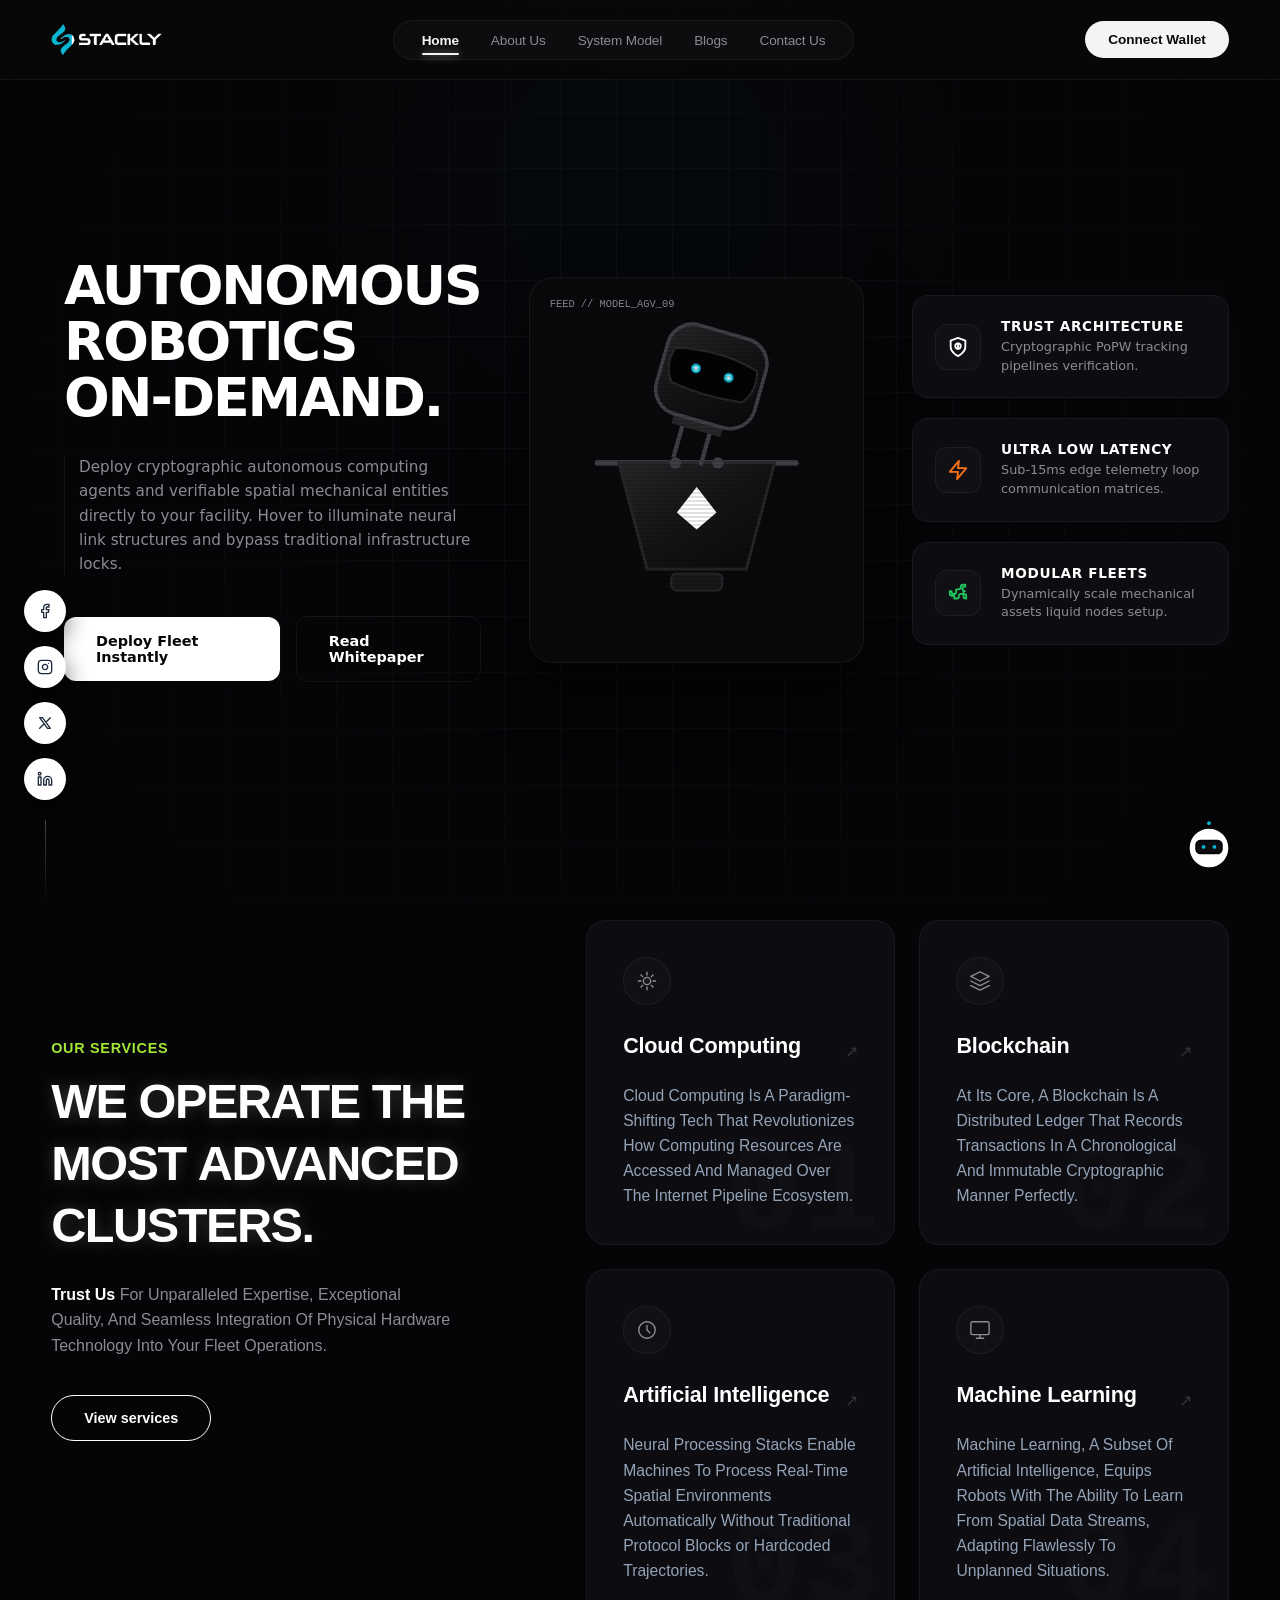
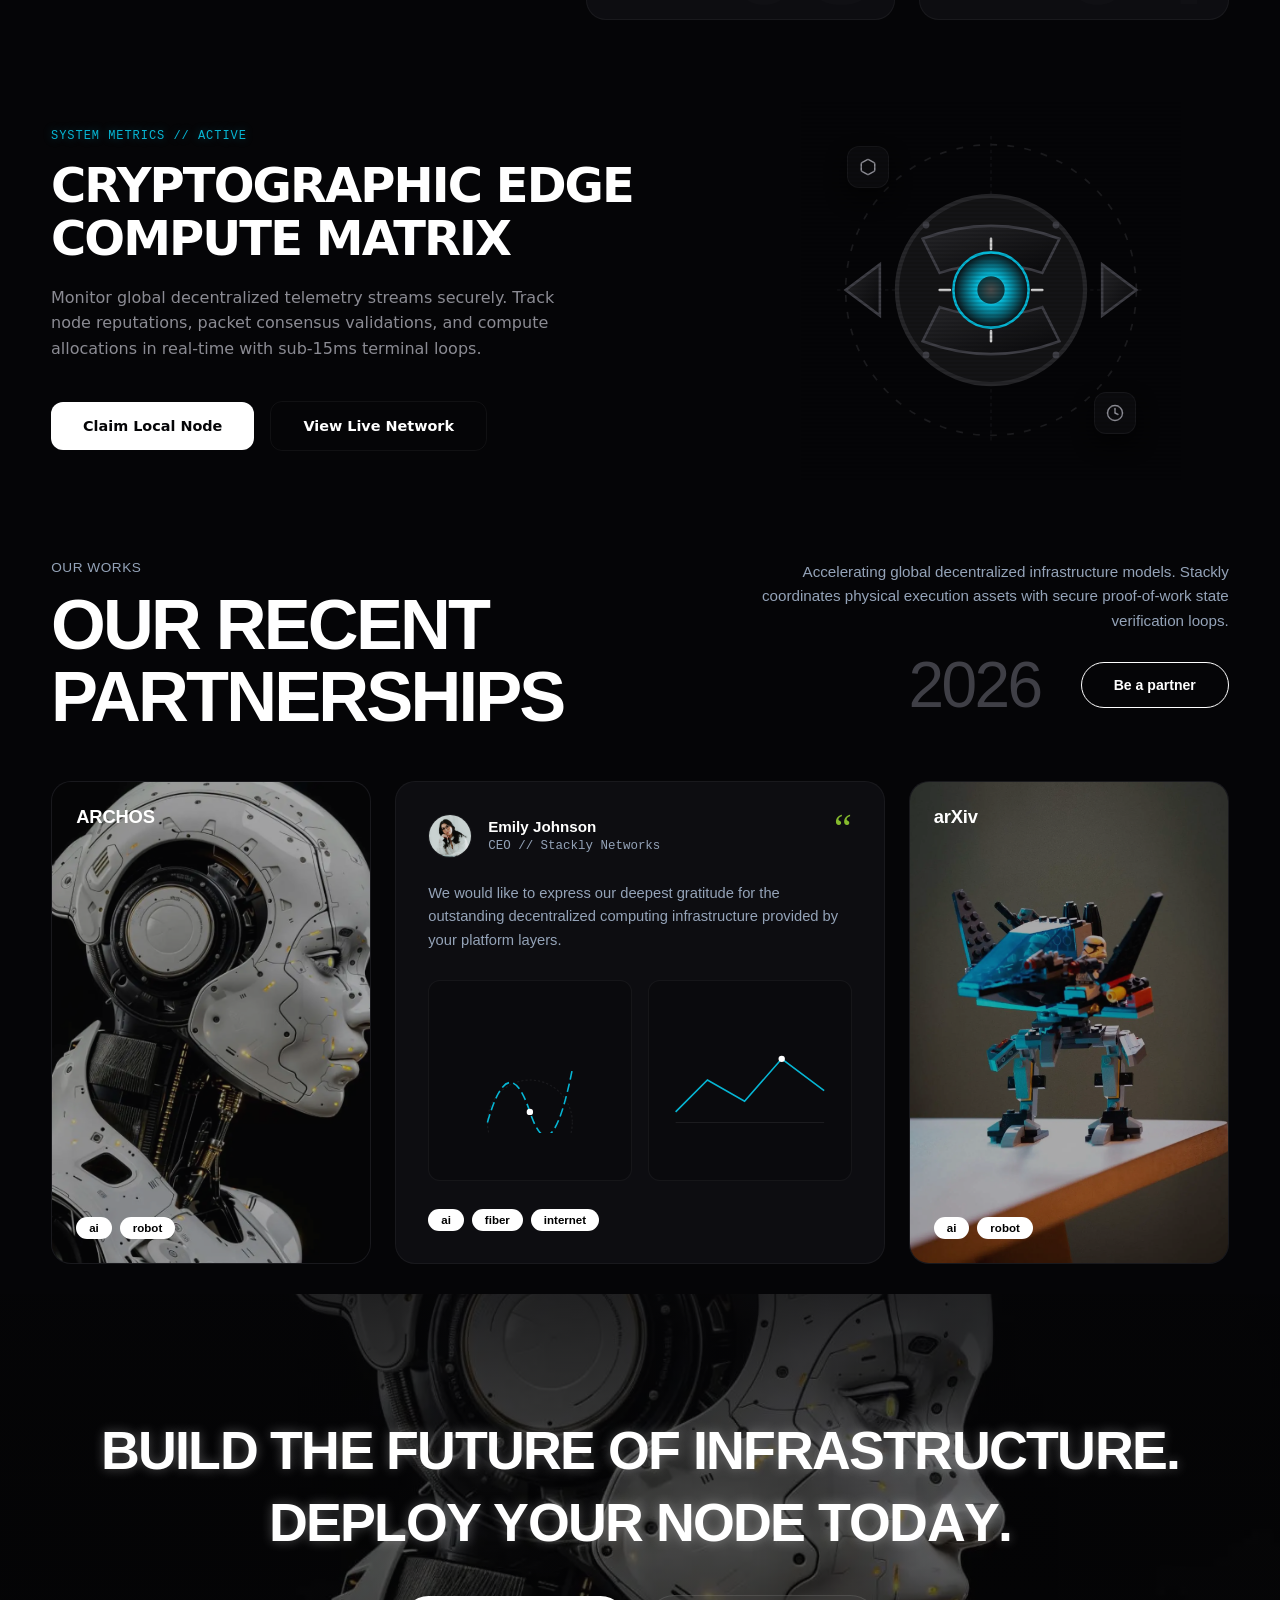
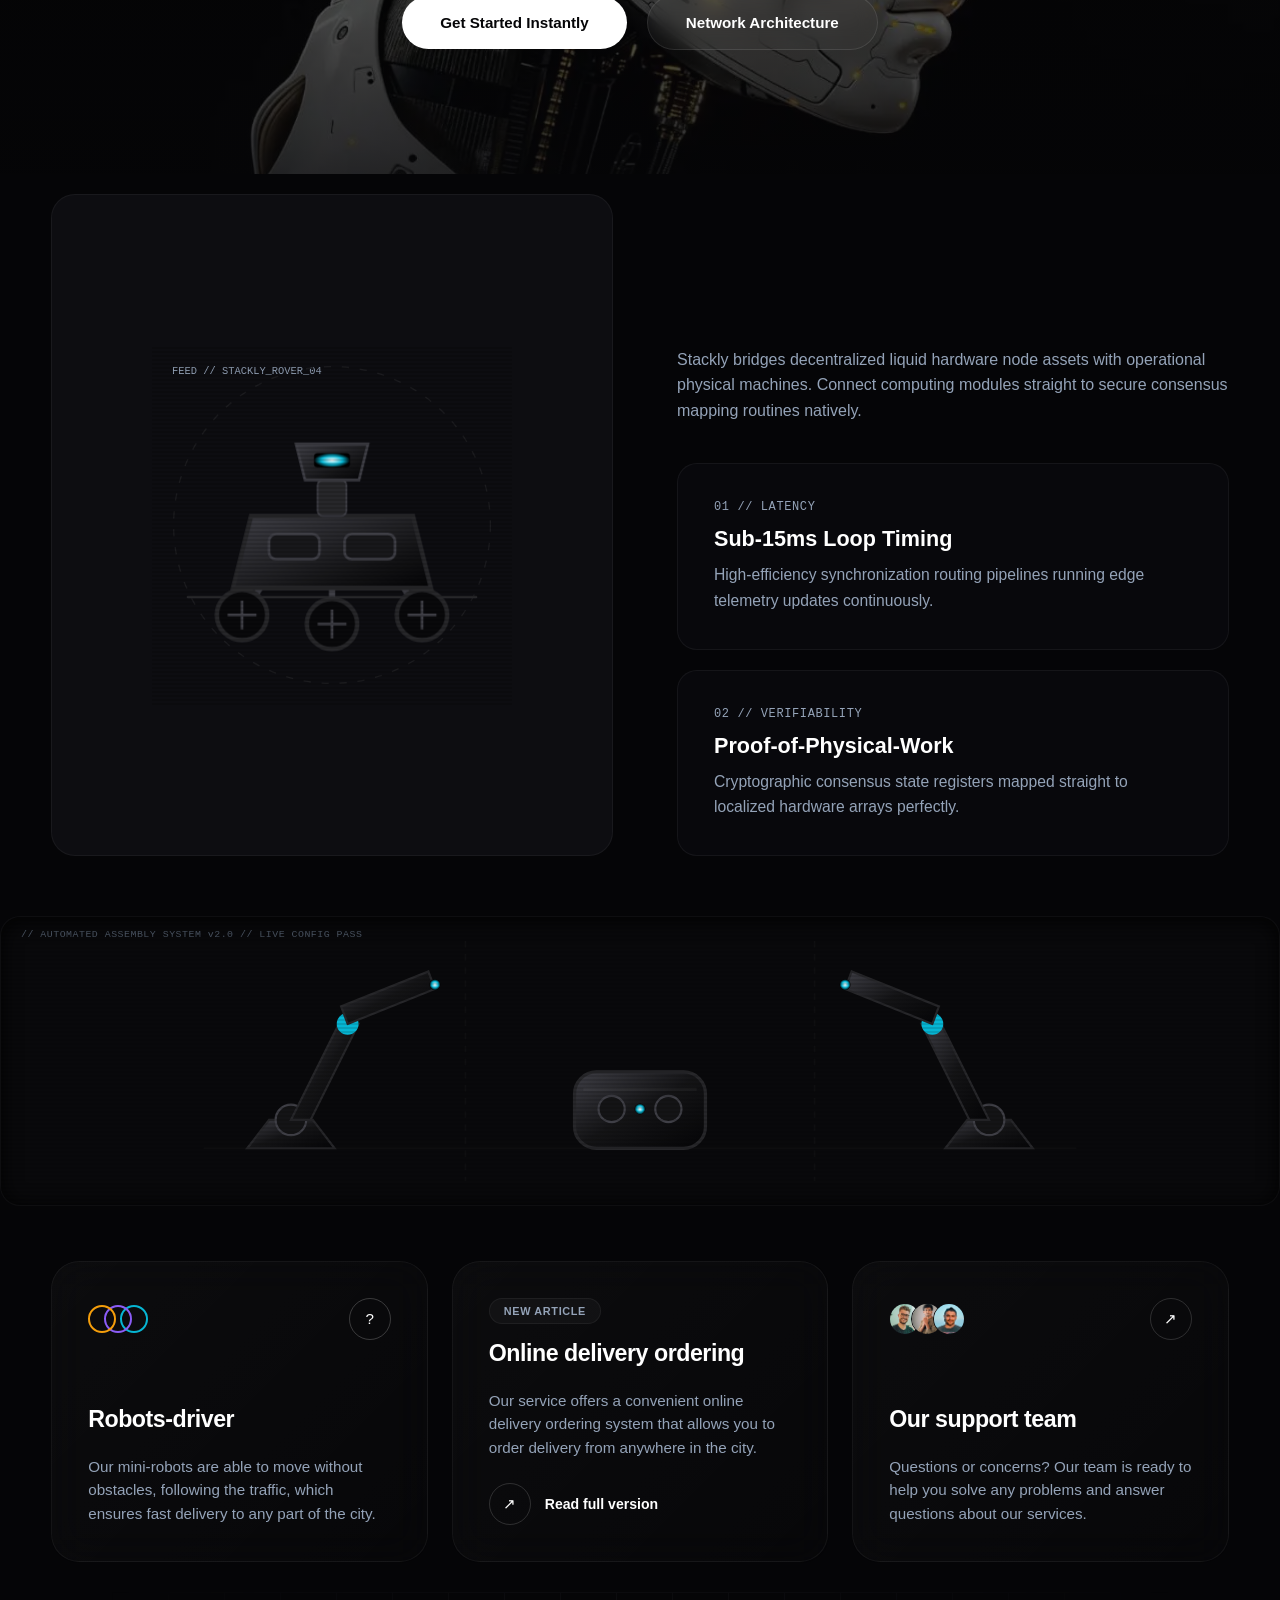
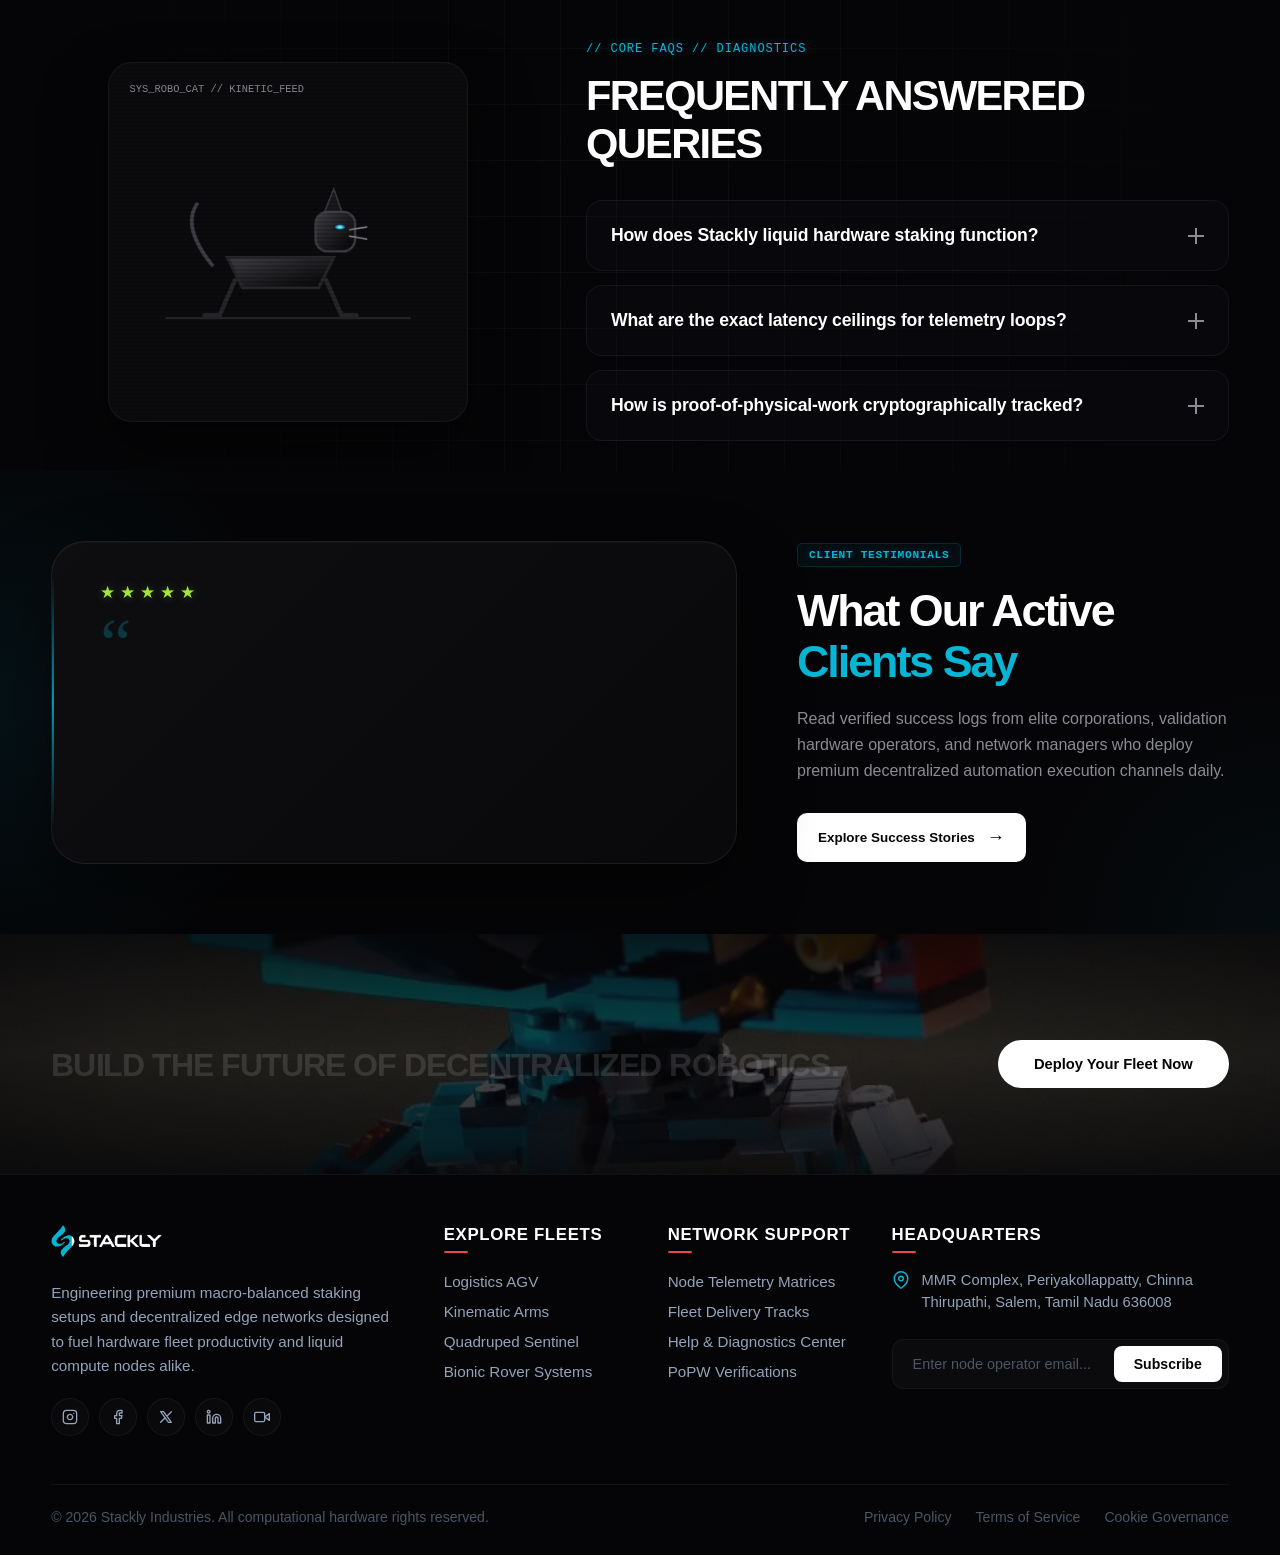
==== commit af72f3e6: "responsive fixed" ====
--- a/index.html
+++ b/index.html
@@ -62,18 +62,18 @@
         
         <!-- Left Corner Brand Asset Component (Triggers App Reload) -->
         <a href="#" class="brand-logo-link" id="logoLink" title="Refresh Application">
-            <img src="https://placehold.co" alt="Stackly Platform Logo" class="brand-img">
+            <img src="./assests/robotics.webp" alt="Stackly Platform Logo" class="brand-img">
         </a>
 
         <!-- Center Navigation Alignment Menu Grid Wrapper -->
         <nav class="nav-menu-wrapper" id="navMenu">
             <ul class="nav-list">
-                <li><a href="index.html" class="menu-link">Home</a></li>
-                <li><a href="about.html" class="menu-link">About Us</a></li>
-                <li><a href="systems.html" class="menu-link">System Model</a></li>
-                <li><a href="blogs.html" class="menu-link">Blogs</a></li>
-                <li><a href="contact.html" class="menu-link">Contact Us</a></li>
-                <li><a href="#usecases" class="menu-link">Use Cases</a></li>
+               <li><a href="index.html" class="menu-link active">Home</a></li>
+<li><a href="about.html" class="menu-link">About Us</a></li>
+<li><a href="systems.html" class="menu-link ">System Model</a></li>
+<li><a href="blogs.html" class="menu-link">Blogs</a></li>
+<li><a href="contact.html" class="menu-link">Contact Us</a></li>
+             
             </ul>
         </nav>
 
@@ -663,7 +663,7 @@
     font-family: var(--font-display);
     display: flex;
     align-items: center;
-    padding: 120px 4% 80px 4%;
+    padding: 120px 4% 80px 5%;
     overflow: hidden;
 }
 
@@ -1794,7 +1794,7 @@
             
             <!-- Left Side Image Component (Slides in from Left boundary) -->
             <div class="display-card sliding-edge-left side-image-container">
-                <img src="https://unsplash.com" alt="Archos Robot Deployment" class="showcase-photo">
+                <img src="./assests/robot deployment.webp" alt="Archos Robot Deployment" class="showcase-photo">
                 <div class="photo-overlay-hud">
                     <span class="brand-tag-label">ARCHOS</span>
                     <div class="hud-pill-row">
@@ -1810,7 +1810,7 @@
                     
                     <div class="dashboard-meta-header">
                         <div class="user-profile-avatar">
-                            <img src="https://unsplash.com" alt="Emily Johnson — CEO" class="avatar-img">
+                            <img src="./assests/rose.webp" alt="Emily Johnson — CEO" class="avatar-img">
                         </div>
                         <div class="user-profile-title">
                             <h4>Emily Johnson</h4>
@@ -1852,7 +1852,7 @@
 
             <!-- Right Side Image Component (Slides in from Right boundary) -->
             <div class="display-card sliding-edge-right side-image-container">
-                <img src="https://unsplash.com" alt="arXiv Flight Deployment" class="showcase-photo">
+                <img src="./assests/flight robot.webp" alt="arXiv Flight Deployment" class="showcase-photo">
                 <div class="photo-overlay-hud">
                     <span class="brand-tag-label">arXiv</span>
                     <div class="hud-pill-row">
@@ -2060,8 +2060,8 @@
 .hud-mini-pill {
     font-size: 0.72rem;
     font-weight: 600;
-    color: var(--text-muted-gray);
-    background-color: rgba(255, 255, 255, 0.03);
+    color: black;
+    background-color: white;
     border: 1px solid var(--border-premium);
     padding: 4px 12px;
     border-radius: 100px;
@@ -2269,7 +2269,7 @@
 <section class="action-banner-section">
     
     <!-- FULL-BLEED BACKGROUND MEDIA: Mount your custom graphic link inside url('') below -->
-    <div class="banner-media-underlay" style="background-image: url('https://unsplash.com');"></div>
+    <div class="banner-media-underlay" style="background-image: url('./assests/robot\ deployment.webp');"></div>
     <div class="banner-darkener-shield"></div>
 
     <div class="banner-arena-container">
@@ -3010,9 +3010,9 @@
                     
                     <div class="card-upper-row">
                         <div class="team-avatars-row">
-                            <div class="avatar-image-frame"><img src="https://unsplash.com" alt="Support Operator 01" class="hud-team-photo"></div>
-                            <div class="avatar-image-frame"><img src="https://unsplash.com" alt="Support Operator 02" class="hud-team-photo"></div>
-                            <div class="avatar-image-frame"><img src="https://unsplash.com" alt="Support Operator 03" class="hud-team-photo"></div>
+                            <div class="avatar-image-frame"><img src="./assests/aris.webp" alt="Support Operator 01" class="hud-team-photo"></div>
+                            <div class="avatar-image-frame"><img src="./assests/arjun.webp" alt="Support Operator 02" class="hud-team-photo"></div>
+                            <div class="avatar-image-frame"><img src="./assests/devon mill.webp" alt="Support Operator 03" class="hud-team-photo"></div>
                         </div>
                         <div class="action-circle-btn solid-arrow top-right-align">↗</div>
                     </div>
@@ -3797,11 +3797,950 @@
 
 </script>
 
+<!-- =========================================================
+     CLIENT TESTIMONIAL — WIDE BANNER
+     ========================================================= -->
+
+<section class="client-testimonial-banner">
+
+    <div class="testimonial-banner-container">
+
+        <!-- LEFT: TESTIMONIAL -->
+        <div class="testimonial-feedback-panel">
+
+            <div class="testimonial-stars" aria-label="5 star rating">
+                <span>★</span>
+                <span>★</span>
+                <span>★</span>
+                <span>★</span>
+                <span>★</span>
+            </div>
+
+            <div class="testimonial-feedback-content">
+
+                <span class="testimonial-quote-mark">“</span>
+
+                <p id="testimonyQuote">
+                    The automated logistics rover fleet is pure gold.
+                    Clean, zero-delayed physical packages directly routed
+                    straight to our fulfillment bay doors automatically.
+                </p>
+
+            </div>
+
+            <div class="testimonial-client">
+
+                <div class="testimonial-avatar">
+                    <img
+                        src="./assests/aris.webp"
+                        alt="Marcus Vance"
+                        id="testimonyAvatar"
+                    >
+                </div>
+
+                <div class="testimonial-client-info">
+                    <h3 id="testimonyName">Marcus Vance</h3>
+
+                    <span id="testimonyRole">
+                        Fleet Commander // Archos Logistics
+                    </span>
+                </div>
+
+            </div>
+
+        </div>
+
+
+        <!-- RIGHT: SECTION CONTENT -->
+        <div class="testimonial-banner-content">
+
+            <span class="testimonial-label">
+                CLIENT TESTIMONIALS
+            </span>
+
+            <h2>
+                What Our Active
+                <span>Clients Say</span>
+            </h2>
+
+            <p>
+                Read verified success logs from elite corporations,
+                validation hardware operators, and network managers
+                who deploy premium decentralized automation execution
+                channels daily.
+            </p>
+
+            <a href="404.html" class="testimonial-banner-button">
+                Explore Success Stories
+                <span>→</span>
+            </a>
+
+        </div>
+
+    </div>
+
+</section>
+
+<style>
+    
+ /* =========================================================
+   CLIENT TESTIMONIAL — WIDE BANNER DESIGN
+   ========================================================= */
+
+.client-testimonial-banner {
+    width: 100%;
+    padding: 70px 0;
+
+    background: #050507;
+
+    position: relative;
+    overflow: hidden;
+
+    font-family:
+        -apple-system,
+        BlinkMacSystemFont,
+        "SF Pro Display",
+        "Segoe UI",
+        Roboto,
+        sans-serif;
+}
+
+
+/* =========================================================
+   BACKGROUND GLOW
+   ========================================================= */
+
+.client-testimonial-banner::before {
+    content: "";
+
+    position: absolute;
+
+    width: 600px;
+    height: 600px;
+
+    left: -300px;
+    top: 50%;
+
+    transform: translateY(-50%);
+
+    background:
+        radial-gradient(
+            circle,
+            rgba(6, 182, 212, 0.07) 0%,
+            transparent 70%
+        );
+
+    pointer-events: none;
+}
+
+.client-testimonial-banner::after {
+    content: "";
+
+    position: absolute;
+
+    width: 500px;
+    height: 500px;
+
+    right: -250px;
+    bottom: -250px;
+
+    background:
+        radial-gradient(
+            circle,
+            rgba(6, 182, 212, 0.045) 0%,
+            transparent 70%
+        );
+
+    pointer-events: none;
+}
+
+
+/* =========================================================
+   MAIN HORIZONTAL BANNER
+   ========================================================= */
+
+.testimonial-banner-container {
+    width: calc(100% - 8%);
+    max-width: 1440px;
+
+    margin: 0 auto;
+
+    display: grid;
+
+    grid-template-columns:
+        minmax(0, 1.35fr)
+        minmax(320px, 0.85fr);
+
+    align-items: center;
+
+    gap: 60px;
+
+    position: relative;
+    z-index: 2;
+}
+
+
+/* =========================================================
+   LEFT TESTIMONIAL PANEL
+   ========================================================= */
+
+.testimonial-feedback-panel {
+    width: 100%;
+
+    min-height: 300px;
+
+    padding: 42px 48px;
+
+    border: 1px solid rgba(255, 255, 255, 0.07);
+
+    border-radius: 34px;
+
+    background:
+        linear-gradient(
+            135deg,
+            rgba(255, 255, 255, 0.025),
+            rgba(255, 255, 255, 0.005)
+        ),
+        #08080b;
+
+    box-shadow:
+        0 30px 70px rgba(0, 0, 0, 0.45),
+        inset 0 1px 0 rgba(255, 255, 255, 0.025);
+
+    position: relative;
+
+    overflow: hidden;
+
+    transition:
+        border-color 0.35s ease,
+        transform 0.35s ease,
+        box-shadow 0.35s ease;
+}
+
+.testimonial-feedback-panel:hover {
+    border-color: rgba(6, 182, 212, 0.25);
+
+    transform: translateY(-3px);
+
+    box-shadow:
+        0 35px 80px rgba(0, 0, 0, 0.55),
+        0 0 35px rgba(6, 182, 212, 0.06);
+}
+
+
+/* =========================================================
+   LEFT PANEL CYAN EDGE
+   ========================================================= */
+
+.testimonial-feedback-panel::before {
+    content: "";
+
+    position: absolute;
+
+    left: 0;
+    top: 35px;
+    bottom: 35px;
+
+    width: 2px;
+
+    background:
+        linear-gradient(
+            to bottom,
+            transparent,
+            #06b6d4,
+            transparent
+        );
+
+    opacity: 0.8;
+}
+
+
+/* =========================================================
+   STARS
+   ========================================================= */
+
+.testimonial-stars {
+    display: flex;
+
+    align-items: center;
+
+    gap: 5px;
+
+    margin-bottom: 20px;
+}
+
+.testimonial-stars span {
+    font-size: 17px;
+
+    color: #a3e635;
+
+    line-height: 1;
+
+    filter:
+        drop-shadow(
+            0 0 5px
+            rgba(163, 230, 53, 0.25)
+        );
+}
+
+
+/* =========================================================
+   QUOTE CONTENT
+   ========================================================= */
+
+.testimonial-feedback-content {
+    position: relative;
+
+    padding-left: 34px;
+
+    min-height: 125px;
+
+    display: flex;
+
+    align-items: center;
+}
+
+.testimonial-quote-mark {
+    position: absolute;
+
+    left: 0;
+    top: -12px;
+
+    font-family: Georgia, serif;
+
+    font-size: 70px;
+
+    line-height: 1;
+
+    color: rgba(6, 182, 212, 0.25);
+}
+
+.testimonial-feedback-content p {
+    margin: 0;
+
+    max-width: 720px;
+
+    color: #ffffff;
+
+    font-size: clamp(
+        1rem,
+        1.45vw,
+        1.2rem
+    );
+
+    line-height: 1.65;
+
+    font-weight: 500;
+
+    transition:
+        opacity 0.25s ease,
+        transform 0.25s ease;
+}
+
+
+/* =========================================================
+   CLIENT PROFILE
+   ========================================================= */
+
+.testimonial-client {
+    display: flex;
+
+    align-items: center;
+
+    gap: 13px;
+
+    margin-top: 25px;
+
+    transition:
+        opacity 0.25s ease,
+        transform 0.25s ease;
+}
+
+.testimonial-avatar {
+    width: 50px;
+    height: 50px;
+
+    border-radius: 50%;
+
+    overflow: hidden;
+
+    flex-shrink: 0;
+
+    border: 1px solid rgba(255, 255, 255, 0.1);
+
+    background: #050507;
+}
+
+.testimonial-avatar img {
+    width: 100%;
+    height: 100%;
+
+    object-fit: cover;
+
+    display: block;
+}
+
+.testimonial-client-info {
+    display: flex;
+
+    flex-direction: column;
+
+    gap: 4px;
+}
+
+.testimonial-client-info h3 {
+    margin: 0;
+
+    color: #ffffff;
+
+    font-size: 0.98rem;
+
+    font-weight: 700;
+}
+
+.testimonial-client-info span {
+    color: #8b8b93;
+
+    font-family: monospace;
+
+    font-size: 0.68rem;
+
+    line-height: 1.4;
+}
+
+
+/* =========================================================
+   ROTATION FADE
+   ========================================================= */
+
+.testimonial-feedback-panel.fade-testimonial
+.testimonial-feedback-content p,
+
+.testimonial-feedback-panel.fade-testimonial
+.testimonial-client {
+    opacity: 0;
+
+    transform: translateY(-8px);
+}
+
+
+/* =========================================================
+   RIGHT CONTENT
+   ========================================================= */
+
+.testimonial-banner-content {
+    width: 100%;
+
+    display: flex;
+
+    flex-direction: column;
+
+    align-items: flex-start;
+
+    justify-content: center;
+
+    text-align: left;
+}
+
+
+/* =========================================================
+   LABEL
+   ========================================================= */
+
+.testimonial-label {
+    display: inline-flex;
+
+    align-items: center;
+
+    padding: 5px 11px;
+
+    margin-bottom: 18px;
+
+    border-radius: 5px;
+
+    border: 1px solid rgba(6, 182, 212, 0.18);
+
+    background: rgba(6, 182, 212, 0.05);
+
+    color: #06b6d4;
+
+    font-family: monospace;
+
+    font-size: 0.7rem;
+
+    font-weight: 700;
+
+    letter-spacing: 0.06em;
+
+    text-shadow:
+        0 0 8px
+        rgba(6, 182, 212, 0.3);
+}
+
+
+/* =========================================================
+   HEADING
+   ========================================================= */
+
+.testimonial-banner-content h2 {
+    margin: 0 0 20px;
+
+    max-width: 500px;
+
+    color: #ffffff;
+
+    font-size: clamp(
+        2rem,
+        3.5vw,
+        2.9rem
+    );
+
+    font-weight: 800;
+
+    line-height: 1.12;
+
+    letter-spacing: -0.045em;
+}
+
+.testimonial-banner-content h2 span {
+    display: block;
+
+    color: #06b6d4;
+}
+
+
+/* =========================================================
+   DESCRIPTION
+   ========================================================= */
+
+.testimonial-banner-content > p {
+    margin: 0 0 28px;
+
+    max-width: 500px;
+
+    color: #8b8b93;
+
+    font-size: 1rem;
+
+    line-height: 1.65;
+}
+
+
+/* =========================================================
+   BUTTON
+   ========================================================= */
+
+.testimonial-banner-button {
+    display: inline-flex;
+
+    align-items: center;
+
+    justify-content: center;
+
+    gap: 12px;
+
+    padding: 13px 20px;
+
+    border-radius: 10px;
+
+    border: 1px solid rgba(255, 255, 255, 0.1);
+
+    background: #ffffff;
+
+    color: #050507;
+
+    text-decoration: none;
+
+    font-size: 0.84rem;
+
+    font-weight: 700;
+
+    transition:
+        transform 0.3s ease,
+        box-shadow 0.3s ease,
+        background 0.3s ease;
+}
+
+.testimonial-banner-button span {
+    font-size: 18px;
+
+    transition:
+        transform 0.3s ease;
+}
+
+.testimonial-banner-button:hover {
+    transform: translateY(-3px);
+
+    background: #06b6d4;
+
+    box-shadow:
+        0 12px 30px
+        rgba(6, 182, 212, 0.15);
+}
+
+.testimonial-banner-button:hover span {
+    transform: translateX(4px);
+}
+
+
+/* =========================================================
+   TABLET — KEEP SAME HORIZONTAL LINE
+   ========================================================= */
+
+@media (max-width: 1024px) {
+
+    .client-testimonial-banner {
+        padding: 55px 0;
+    }
+
+    .testimonial-banner-container {
+        width: calc(100% - 7%);
+
+        grid-template-columns:
+            minmax(0, 1.2fr)
+            minmax(260px, 0.8fr);
+
+        gap: 35px;
+    }
+
+    .testimonial-feedback-panel {
+        min-height: 290px;
+
+        padding: 35px 32px;
+
+        border-radius: 28px;
+    }
+
+    .testimonial-feedback-content {
+        padding-left: 28px;
+    }
+
+    .testimonial-feedback-content p {
+        font-size: 0.96rem;
+    }
+
+    .testimonial-banner-content h2 {
+        font-size: clamp(
+            1.8rem,
+            4vw,
+            2.4rem
+        );
+    }
+
+    .testimonial-banner-content > p {
+        font-size: 0.9rem;
+    }
+}
+
+
+/* =========================================================
+   MOBILE — STACK FOR READABILITY
+   ========================================================= */
+
+@media (max-width: 768px) {
+
+    .client-testimonial-banner {
+        padding: 45px 0;
+    }
+
+    .testimonial-banner-container {
+        width: calc(100% - 40px);
+
+        grid-template-columns: 1fr;
+
+        gap: 30px;
+    }
+
+    .testimonial-feedback-panel {
+        min-height: auto;
+
+        padding: 30px 25px;
+
+        border-radius: 25px;
+    }
+
+    .testimonial-stars {
+        justify-content: center;
+    }
+
+    .testimonial-feedback-content {
+        min-height: 125px;
+
+        padding-left: 25px;
+
+        text-align: center;
+
+        justify-content: center;
+    }
+
+    .testimonial-feedback-content p {
+        font-size: 0.95rem;
+
+        line-height: 1.6;
+    }
+
+    .testimonial-client {
+        justify-content: center;
+    }
+
+    .testimonial-banner-content {
+        align-items: center;
+
+        text-align: center;
+    }
+
+    .testimonial-banner-content h2 {
+        max-width: 600px;
+
+        font-size: clamp(
+            1.8rem,
+            7vw,
+            2.35rem
+        );
+    }
+
+    .testimonial-banner-content > p {
+        max-width: 600px;
+
+        font-size: 0.9rem;
+    }
+}
+
+
+/* =========================================================
+   SMALL MOBILE
+   ========================================================= */
+
+@media (max-width: 480px) {
+
+    .client-testimonial-banner {
+        padding: 38px 0;
+    }
+
+    .testimonial-banner-container {
+        width: calc(100% - 28px);
+
+        gap: 25px;
+    }
+
+    .testimonial-feedback-panel {
+        padding: 27px 19px;
+
+        border-radius: 22px;
+    }
+
+    .testimonial-stars {
+        gap: 3px;
+
+        margin-bottom: 17px;
+    }
+
+    .testimonial-stars span {
+        font-size: 15px;
+    }
+
+    .testimonial-feedback-content {
+        padding-left: 15px;
+
+        min-height: 145px;
+    }
+
+    .testimonial-quote-mark {
+        font-size: 55px;
+    }
+
+    .testimonial-feedback-content p {
+        font-size: 0.87rem;
+
+        line-height: 1.58;
+    }
+
+    .testimonial-avatar {
+        width: 42px;
+        height: 42px;
+    }
+
+    .testimonial-client-info h3 {
+        font-size: 0.88rem;
+    }
+
+    .testimonial-client-info span {
+        font-size: 0.59rem;
+    }
+
+    .testimonial-banner-content h2 {
+        font-size: 1.55rem;
+    }
+
+    .testimonial-banner-content > p {
+        font-size: 0.82rem;
+    }
+
+    .testimonial-banner-button {
+        width: 100%;
+
+        max-width: 300px;
+    }
+}
+
+
+/* =========================================================
+   EXTRA SMALL PHONE
+   ========================================================= */
+
+@media (max-width: 360px) {
+
+    .testimonial-banner-container {
+        width: calc(100% - 22px);
+    }
+
+    .testimonial-feedback-panel {
+        padding: 23px 15px;
+    }
+
+    .testimonial-feedback-content {
+        min-height: 155px;
+    }
+
+    .testimonial-feedback-content p {
+        font-size: 0.81rem;
+    }
+
+    .testimonial-banner-content h2 {
+        font-size: 1.4rem;
+    }
+
+    .testimonial-banner-content > p {
+        font-size: 0.77rem;
+    }
+}
+
+
+/* =========================================================
+   TOUCH DEVICES
+   ========================================================= */
+
+@media (hover: none) {
+
+    .testimonial-feedback-panel:hover {
+        transform: none;
+
+        border-color:
+            rgba(255, 255, 255, 0.07);
+
+        box-shadow:
+            0 30px 70px
+            rgba(0, 0, 0, 0.45);
+    }
+
+    .testimonial-banner-button:hover {
+        transform: none;
+
+        box-shadow: none;
+    }
+
+    .testimonial-banner-button:hover span {
+        transform: none;
+    }
+}
+
+
+/* =========================================================
+   REDUCED MOTION
+   ========================================================= */
+
+@media (prefers-reduced-motion: reduce) {
+
+    .testimonial-feedback-panel,
+    .testimonial-feedback-content p,
+    .testimonial-client,
+    .testimonial-banner-button {
+        transition: none !important;
+    }
+}
+</style>
+
+<script>
+ document.addEventListener("DOMContentLoaded", () => {
+
+  const testimonyDataStack = [
+    {
+        quote: "The automated logistics rover fleet is pure gold. Clean, zero-delayed physical packages directly routed straight to our fulfillment bay doors automatically.",
+        name: "Marcus Vance",
+        role: "Fleet Commander // Archos Logistics",
+        avatar: "./assests/aris.webp"
+    },
+    {
+        quote: "Verifying localized robot tasks directly through zero-knowledge staking validation frameworks has completely wiped our operational blind spots instantly.",
+        name: "Elena Rostova",
+        role: "Systems Principal // Node Inc",
+        avatar: "./assests/rose.webp"
+    },
+    {
+        quote: "Renting liquid hardware packages instead of making heavy capital investments allowed us to scale sensor arrays by 300% with zero fiscal friction.",
+        name: "Devon Lane",
+        role: "Hardware Lead // Cipher Fleets",
+        avatar: "./assests/devon mill.webp"
+    }
+];
+
+    let currentRotationIndex = 0;
+
+    const card = document.querySelector(".testimonial-feedback-panel");
+    const quote = document.getElementById("testimonyQuote");
+    const name = document.getElementById("testimonyName");
+    const role = document.getElementById("testimonyRole");
+    const avatar = document.getElementById("testimonyAvatar");
+
+    if (!card || !quote || !name || !role || !avatar) return;
+
+    function rotateTestimonial() {
+
+        card.classList.add("fade-testimonial");
+
+        setTimeout(() => {
+
+            currentRotationIndex =
+                (currentRotationIndex + 1) %
+                testimonyDataStack.length;
+
+            const active =
+                testimonyDataStack[currentRotationIndex];
+
+            quote.textContent = active.quote;
+            name.textContent = active.name;
+            role.textContent = active.role;
+            avatar.src = active.avatar;
+
+            card.classList.remove("fade-testimonial");
+
+        }, 250);
+    }
+
+    setInterval(rotateTestimonial, 3000);
+
+
+    /* Mouse glow position */
+
+    card.addEventListener("mousemove", (event) => {
+
+        const rect = card.getBoundingClientRect();
+
+        const x = event.clientX - rect.left;
+        const y = event.clientY - rect.top;
+
+        card.style.setProperty("--mouse-x", `${x}px`);
+        card.style.setProperty("--mouse-y", `${y}px`);
+    });
+
+});
+</script>
+
 <!-- Unique Isolated 1-Line Spatial Tech Banner Arena -->
 <section class="accelerate-banner-hub">
     
     <!-- FULL-BLEED BACKGROUND LAYER -->
-    <div class="quantum-media-underlay" style="background-image: url('https://unsplash.com');"></div>
+    <div class="quantum-media-underlay" style="background-image: url('./assests/flight\ robot.webp');"></div>
     <div class="quantum-dimmer-shield"></div>
 
     <div class="accelerate-arena-container">
@@ -4032,7 +4971,7 @@
             <!-- Column 1: Brand Profile & 5-Icon Social Hub -->
             <div class="footer-profile-block">
                 <a href="#" class="footer-logo-anchor" id="backToTopLogo" title="Back to Top">
-                    <img src="https://placehold.co" alt="Stackly Platform Logo" class="brand-logo-img">
+                    <img src="./assests/robotics.webp" alt="Stackly Platform Logo" class="brand-logo-img">
                 </a>
                 <p class="brand-mission-subtext">
                     Engineering premium macro-balanced staking setups and decentralized edge networks designed to fuel hardware fleet productivity and liquid compute nodes alike.
--- a/style.css
+++ b/style.css
@@ -274,7 +274,7 @@
         position: fixed;
         top: 0;
         left: 0;
-        width: 100%;
+        width: 85%;
         height: 100vh;
         background-color: var(--bg-black);
         display: flex;
@@ -316,3 +316,23 @@
         transform: translateY(-7px) rotate(-45deg);
     }
 }
+
+
+/* Active Navigation Status */
+.menu-link.active {
+    color: var(--text-primary);
+    font-weight: 600;
+    position: relative;
+}
+
+.menu-link.active::after {
+    content: "";
+    position: absolute;
+    left: 0;
+    right: 0;
+    bottom: -7px;
+    height: 2px;
+    background: var(--text-primary);
+    border-radius: 10px;
+    box-shadow: 0 0 8px rgba(255, 255, 255, 0.65);
+}
